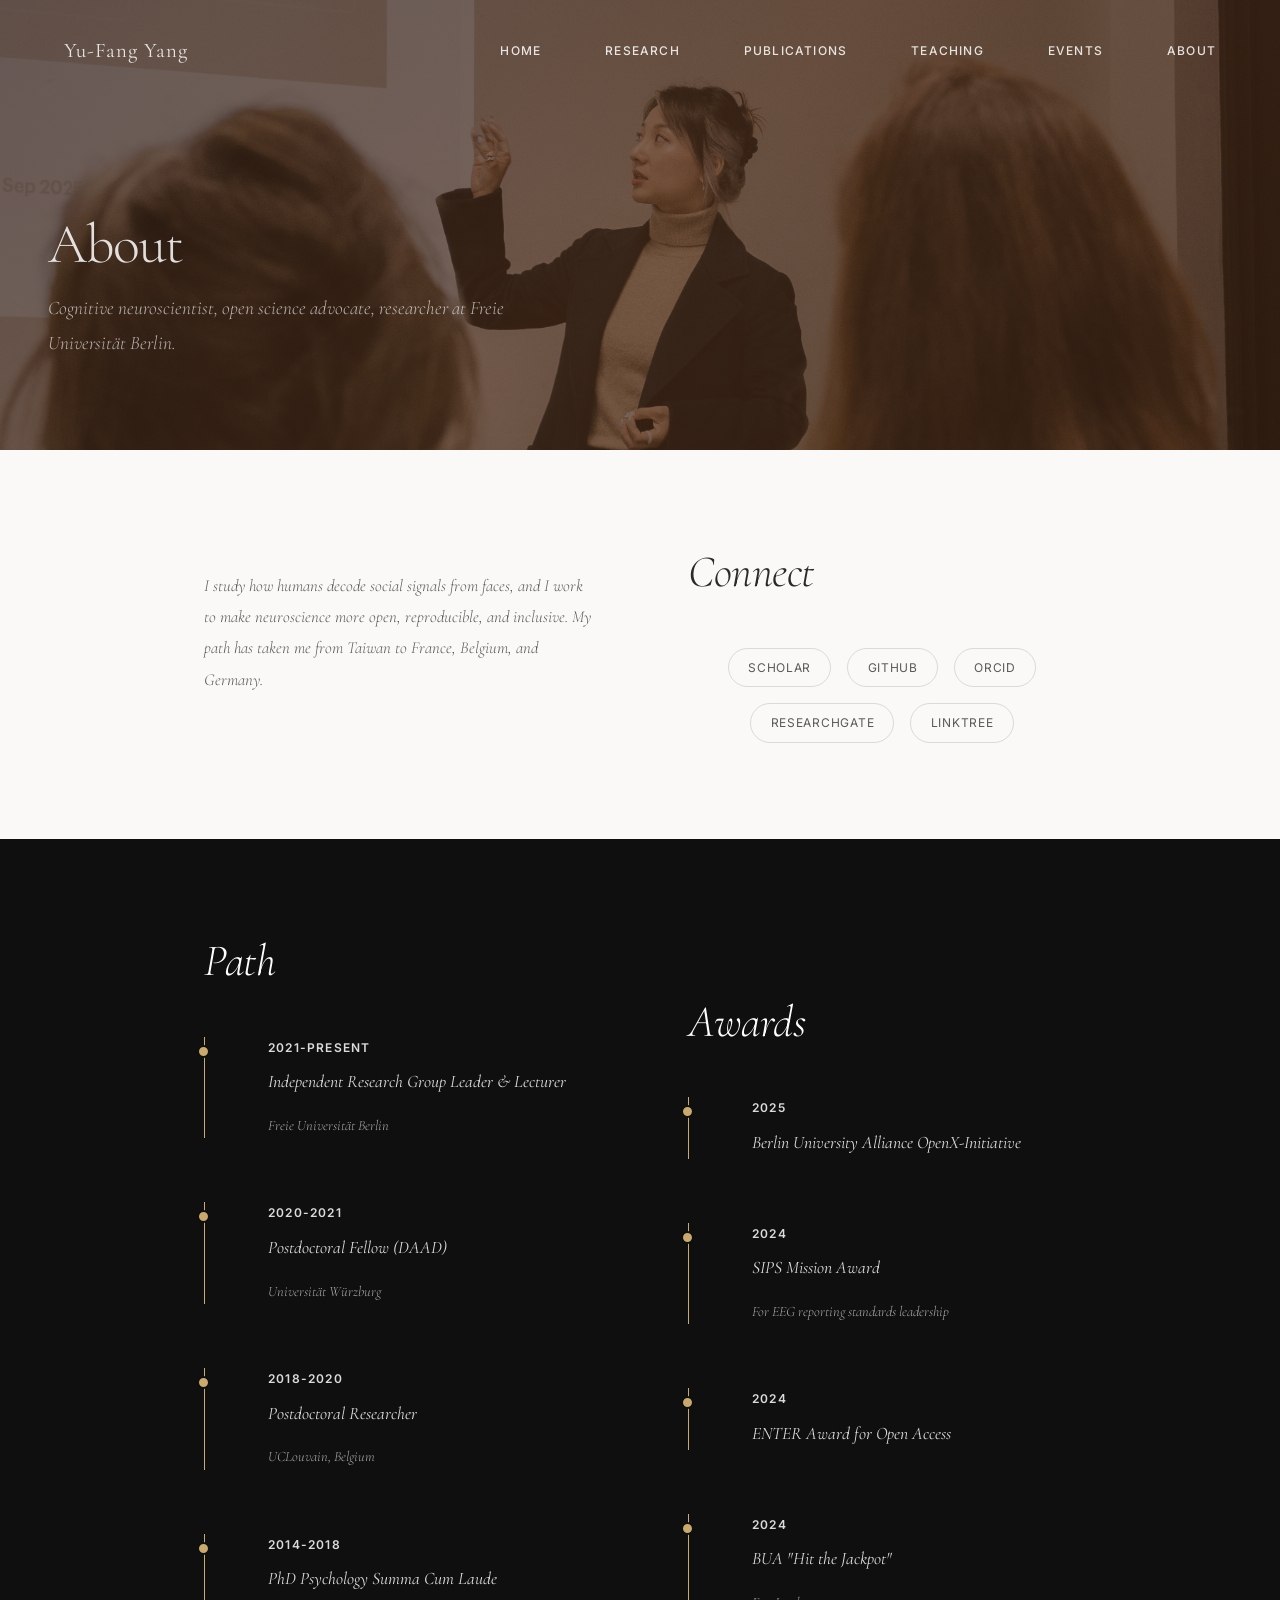
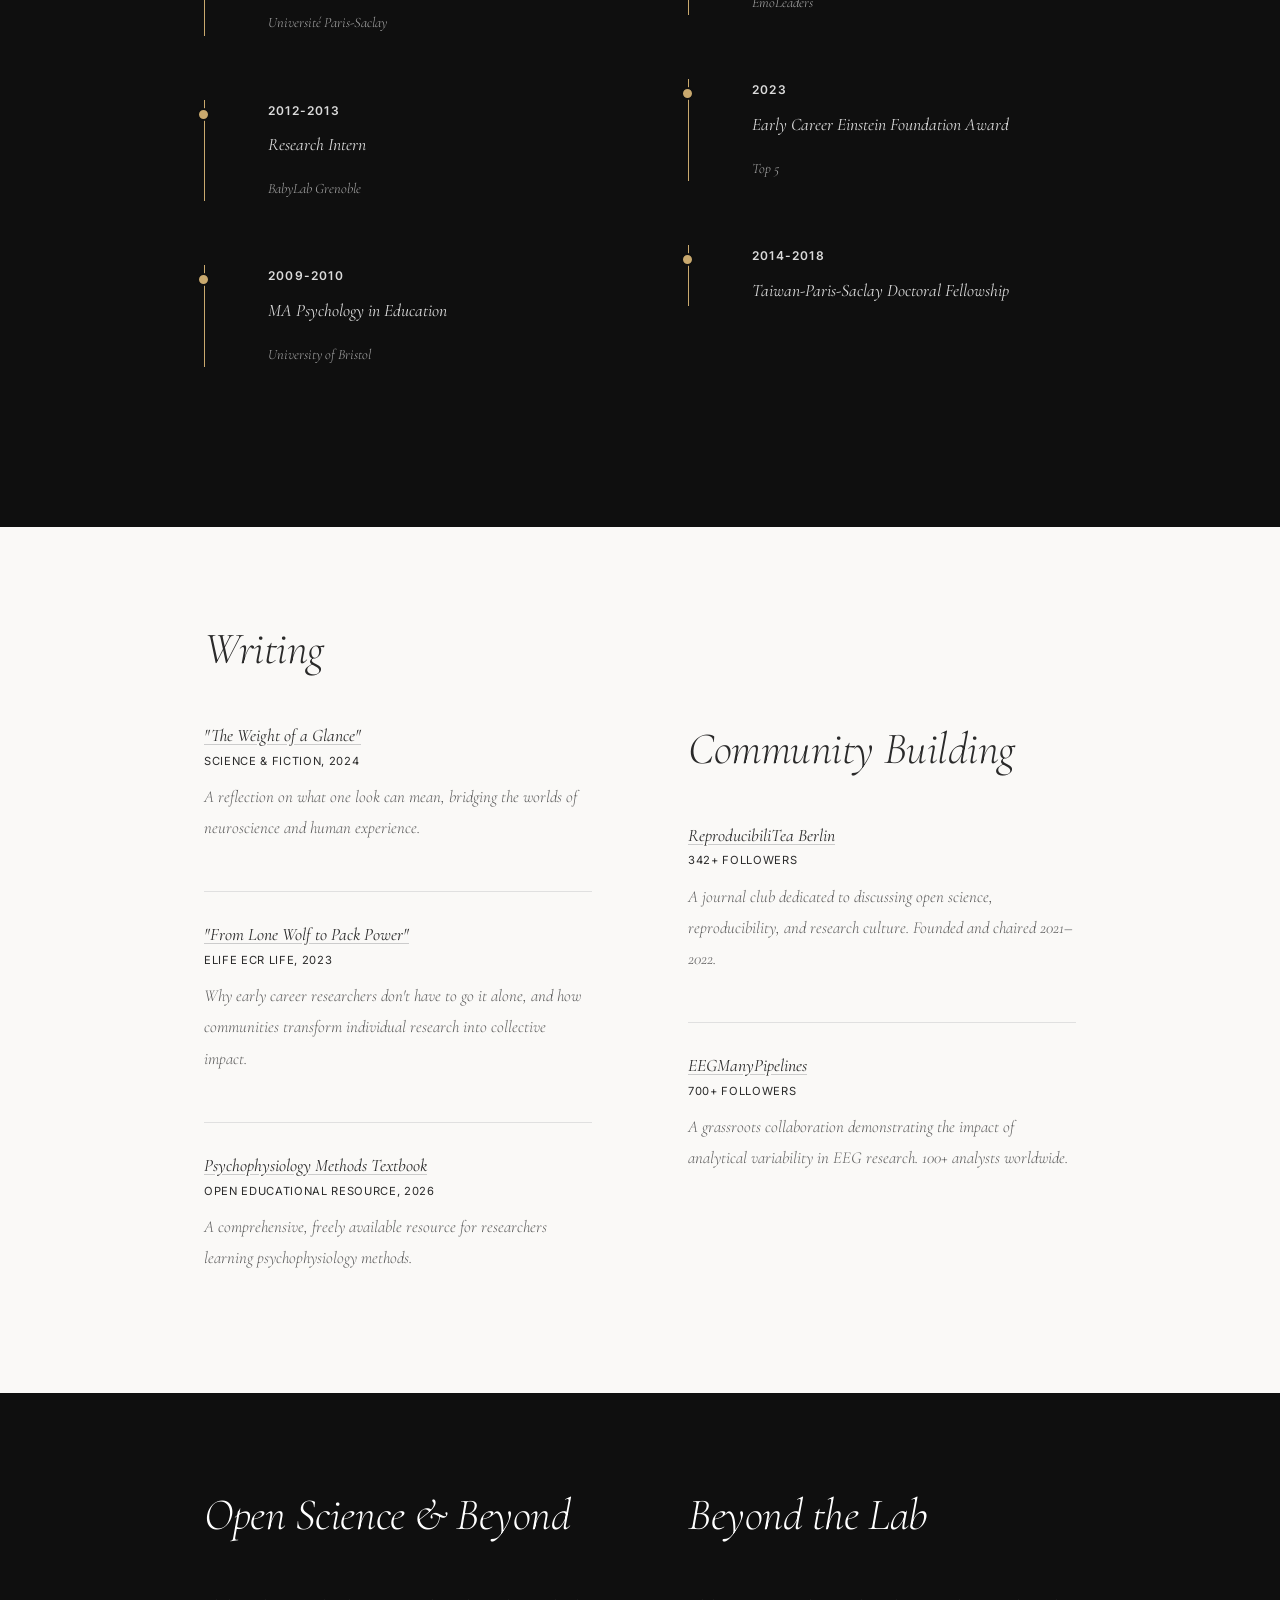
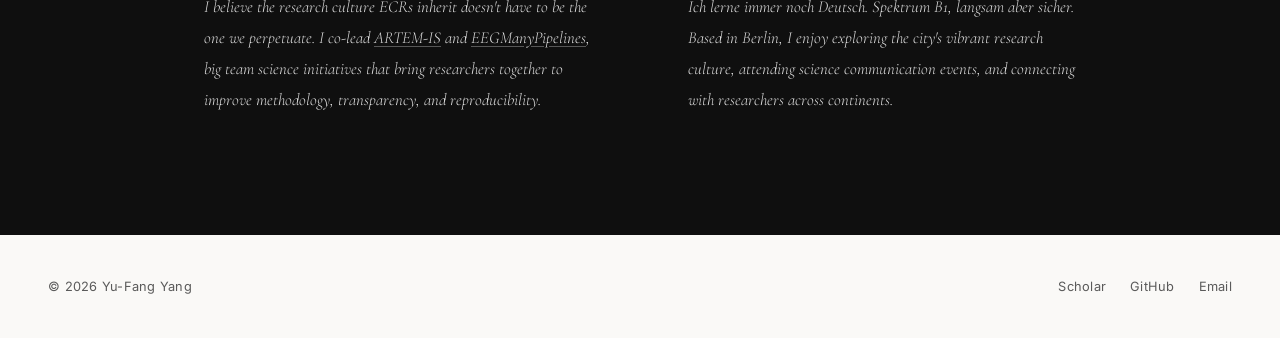
==== about.html @ 22cef68e "Add academic website Static HTML/CSS site: research, publications, teaching, events, about pages. Wa" ====
<!DOCTYPE html>
<html lang="en">
<head>
    <meta charset="UTF-8">
    <meta name="viewport" content="width=device-width, initial-scale=1.0">
    <title>About | Yu-Fang Yang</title>
    <link rel="preconnect" href="https://fonts.googleapis.com">
    <link rel="preconnect" href="https://fonts.gstatic.com" crossorigin>
    <link href="https://fonts.googleapis.com/css2?family=Cormorant+Garamond:ital,wght@0,300;0,400;0,500;0,600;1,300;1,400;1,500&family=Inter:wght@300;400&display=swap" rel="stylesheet">
    <link rel="stylesheet" href="style.css">
</head>
<body>
    <nav id="navbar">
        <a href="index.html" class="nav-logo">Yu-Fang Yang</a>
        <div class="nav-links" id="navLinks">
            <a href="index.html">Home</a>
            <a href="research.html">Research</a>
            <a href="publications.html">Publications</a>
            <a href="teaching.html">Teaching</a>
            <a href="events.html">Events</a>
            <a href="about.html" class="active">About</a>
        </div>
        <button class="nav-toggle" id="navToggle" aria-label="Toggle menu"><span></span><span></span><span></span></button>
    </nav>

    <section class="page-hero">
        <div class="hero-bg" style="background: linear-gradient(135deg, rgba(45, 24, 16, 0.7) 0%, rgba(74, 44, 26, 0.7) 50%, rgba(61, 35, 20, 0.7) 100%), url('img/@storiesbyshab-Charite(Berlin)-126.jpg') center/cover; filter:brightness(1);"></div>
        <div class="hero-content fade-in">
            <h1>About</h1>
            <p class="hero-sub">Cognitive neuroscientist, open science advocate, researcher at Freie Universität Berlin.</p>
        </div>
    </section>

    <section class="section-light">
        <div class="section-inner">
            <div class="two-col">
                <div class="fade-in">
                    <div class="serif-text">
                        <p>I study how humans decode social signals from faces, and I work to make neuroscience more open, reproducible, and inclusive. My path has taken me from Taiwan to France, Belgium, and Germany.</p>
                    </div>
                </div>

                <div class="fade-in">
                    <h2 class="section-title">Connect</h2>
                    <div class="social-row">
                        <a href="https://scholar.google.com/citations?user=dWGl1PAAAAAJ" target="_blank">Scholar</a>
                        <a href="https://github.com/ufangYang" target="_blank">GitHub</a>
                        <a href="https://orcid.org/0000-0002-8894-4541" target="_blank">ORCID</a>
                        <a href="https://www.researchgate.net/profile/Yu-Fang-Yang" target="_blank">ResearchGate</a>
                        <a href="https://linktr.ee/yufangxyang" target="_blank">Linktree</a>
                    </div>
                </div>
            </div>
        </div>
    </section>

    <section class="section-dark">
        <div class="section-inner">
            <div class="two-col">
                <div class="fade-in">
                    <h2 class="section-title" style="color: #fff;">Path</h2>
                    <div class="timeline-item">
                        <div class="timeline-date">2021-present</div>
                        <div class="timeline-title">Independent Research Group Leader & Lecturer</div>
                        <div class="timeline-desc">Freie Universität Berlin</div>
                    </div>
                    <div class="timeline-item">
                        <div class="timeline-date">2020-2021</div>
                        <div class="timeline-title">Postdoctoral Fellow (DAAD)</div>
                        <div class="timeline-desc">Universität Würzburg</div>
                    </div>
                    <div class="timeline-item">
                        <div class="timeline-date">2018-2020</div>
                        <div class="timeline-title">Postdoctoral Researcher</div>
                        <div class="timeline-desc">UCLouvain, Belgium</div>
                    </div>
                    <div class="timeline-item">
                        <div class="timeline-date">2014-2018</div>
                        <div class="timeline-title">PhD Psychology Summa Cum Laude</div>
                        <div class="timeline-desc">Université Paris-Saclay</div>
                    </div>
                    <div class="timeline-item">
                        <div class="timeline-date">2012-2013</div>
                        <div class="timeline-title">Research Intern</div>
                        <div class="timeline-desc">BabyLab Grenoble</div>
                    </div>
                    <div class="timeline-item">
                        <div class="timeline-date">2009-2010</div>
                        <div class="timeline-title">MA Psychology in Education</div>
                        <div class="timeline-desc">University of Bristol</div>
                    </div>
                </div>

                <div class="fade-in">
                    <h2 class="section-title" style="color: #fff;">Awards</h2>
                    <div class="timeline-item">
                        <div class="timeline-date">2025</div>
                        <div class="timeline-title">Berlin University Alliance OpenX-Initiative</div>
                    </div>
                    <div class="timeline-item">
                        <div class="timeline-date">2024</div>
                        <div class="timeline-title">SIPS Mission Award</div>
                        <div class="timeline-desc">For EEG reporting standards leadership</div>
                    </div>
                    <div class="timeline-item">
                        <div class="timeline-date">2024</div>
                        <div class="timeline-title">ENTER Award for Open Access</div>
                    </div>
                    <div class="timeline-item">
                        <div class="timeline-date">2024</div>
                        <div class="timeline-title">BUA "Hit the Jackpot"</div>
                        <div class="timeline-desc">EmoLeaders</div>
                    </div>
                    <div class="timeline-item">
                        <div class="timeline-date">2023</div>
                        <div class="timeline-title">Early Career Einstein Foundation Award</div>
                        <div class="timeline-desc">Top 5</div>
                    </div>
                    <div class="timeline-item">
                        <div class="timeline-date">2014-2018</div>
                        <div class="timeline-title">Taiwan-Paris-Saclay Doctoral Fellowship</div>
                    </div>
                </div>
            </div>
        </div>
    </section>

    <section class="section-light">
        <div class="section-inner">
            <div class="two-col">
                <div class="fade-in">
                    <h2 class="section-title">Writing</h2>
                    <div style="margin-bottom: 2rem; padding-bottom: 1.5rem; border-bottom: 1px solid #e0e0e0;">
                        <h3 style="font-family:var(--font-serif);font-size:1.1rem;font-weight:400;font-style:italic;color:var(--black);margin-bottom:0.3rem;">
                            <a href="https://scienceandfiction.net/stories/23_the-weight-of-a-glance/" target="_blank" style="color:var(--black);text-decoration:underline;text-decoration-color:#ccc;text-underline-offset:3px;">"The Weight of a Glance"</a>
                        </h3>
                        <p style="font-family:var(--font-sans);font-size:0.7rem;letter-spacing:0.06em;text-transform:uppercase;color:var(--grey-light);margin-bottom:0.6rem;">Science &amp; Fiction, 2024</p>
                        <p class="serif-text">A reflection on what one look can mean, bridging the worlds of neuroscience and human experience.</p>
                    </div>

                    <div style="margin-bottom: 2rem; padding-bottom: 1.5rem; border-bottom: 1px solid #e0e0e0;">
                        <h3 style="font-family:var(--font-serif);font-size:1.1rem;font-weight:400;font-style:italic;color:var(--black);margin-bottom:0.3rem;">
                            <a href="https://ecrlife.org/ecrs-and-scientific-communities/" target="_blank" style="color:var(--black);text-decoration:underline;text-decoration-color:#ccc;text-underline-offset:3px;">"From Lone Wolf to Pack Power"</a>
                        </h3>
                        <p style="font-family:var(--font-sans);font-size:0.7rem;letter-spacing:0.06em;text-transform:uppercase;color:var(--grey-light);margin-bottom:0.6rem;">eLife ECR Life, 2023</p>
                        <p class="serif-text">Why early career researchers don't have to go it alone, and how communities transform individual research into collective impact.</p>
                    </div>

                    <div>
                        <h3 style="font-family:var(--font-serif);font-size:1.1rem;font-weight:400;font-style:italic;color:var(--black);margin-bottom:0.3rem;">
                            <a href="https://ufangyang.github.io/psychophysio-methods-textbook/" target="_blank" style="color:var(--black);text-decoration:underline;text-decoration-color:#ccc;text-underline-offset:3px;">Psychophysiology Methods Textbook</a>
                        </h3>
                        <p style="font-family:var(--font-sans);font-size:0.7rem;letter-spacing:0.06em;text-transform:uppercase;color:var(--grey-light);margin-bottom:0.6rem;">Open Educational Resource, 2026</p>
                        <p class="serif-text">A comprehensive, freely available resource for researchers learning psychophysiology methods.</p>
                    </div>
                </div>

                <div class="fade-in">
                    <h2 class="section-title">Community Building</h2>
                    <div style="margin-bottom: 2rem; padding-bottom: 1.5rem; border-bottom: 1px solid #e0e0e0;">
                        <h3 style="font-family:var(--font-serif);font-size:1.1rem;font-weight:400;font-style:italic;color:var(--black);margin-bottom:0.3rem;">
                            <a href="https://twitter.com/reproberlintea" target="_blank" style="color:var(--black);text-decoration:underline;text-decoration-color:#ccc;text-underline-offset:3px;">ReproducibiliTea Berlin</a>
                        </h3>
                        <p style="font-family:var(--font-sans);font-size:0.7rem;letter-spacing:0.06em;text-transform:uppercase;color:var(--grey-light);margin-bottom:0.6rem;">342+ followers</p>
                        <p class="serif-text">A journal club dedicated to discussing open science, reproducibility, and research culture. Founded and chaired 2021&ndash;2022.</p>
                    </div>

                    <div>
                        <h3 style="font-family:var(--font-serif);font-size:1.1rem;font-weight:400;font-style:italic;color:var(--black);margin-bottom:0.3rem;">
                            <a href="https://github.com/eegmanypipelines" target="_blank" style="color:var(--black);text-decoration:underline;text-decoration-color:#ccc;text-underline-offset:3px;">EEGManyPipelines</a>
                        </h3>
                        <p style="font-family:var(--font-sans);font-size:0.7rem;letter-spacing:0.06em;text-transform:uppercase;color:var(--grey-light);margin-bottom:0.6rem;">700+ followers</p>
                        <p class="serif-text">A grassroots collaboration demonstrating the impact of analytical variability in EEG research. 100+ analysts worldwide.</p>
                    </div>
                </div>
            </div>
        </div>
    </section>

    <section class="section-dark">
        <div class="section-inner">
            <div class="two-col">
                <div class="fade-in">
                    <h2 class="section-title" style="color: #fff;">Open Science & Beyond</h2>
                    <div class="serif-text" style="color: #ddd;">
                        <p>I believe the research culture ECRs inherit doesn't have to be the one we perpetuate. I co-lead <a href="https://artemis.incf.org/about" style="color: #ddd; text-decoration: underline; text-decoration-color: rgba(255,255,255,0.3);">ARTEM-IS</a> and <a href="https://eegmanypipelines.github.io/" style="color: #ddd; text-decoration: underline; text-decoration-color: rgba(255,255,255,0.3);">EEGManyPipelines</a>, big team science initiatives that bring researchers together to improve methodology, transparency, and reproducibility.</p>
                    </div>
                </div>

                <div class="fade-in">
                    <h2 class="section-title" style="color: #fff;">Beyond the Lab</h2>
                    <div class="serif-text" style="color: #ddd;">
                        <p>Ich lerne immer noch Deutsch. Spektrum B1, langsam aber sicher. Based in Berlin, I enjoy exploring the city's vibrant research culture, attending science communication events, and connecting with researchers across continents.</p>
                    </div>
                </div>
            </div>
        </div>
    </section>

    <footer>
        <span>&copy; 2026 Yu-Fang Yang</span>
        <div class="footer-right">
            <a href="https://scholar.google.com/citations?user=dWGl1PAAAAAJ" target="_blank">Scholar</a>
            <a href="https://github.com/ufangYang" target="_blank">GitHub</a>
            <a href="mailto:yu-fang.yang@fu-berlin.de">Email</a>
        </div>
    </footer>

    <script>
        const navbar = document.getElementById('navbar');
        window.addEventListener('scroll', () => { navbar.classList.toggle('scrolled', window.scrollY > 80); });
        const navToggle = document.getElementById('navToggle');
        const navLinks = document.getElementById('navLinks');
        navToggle.addEventListener('click', () => { navLinks.classList.toggle('open'); });
        navLinks.querySelectorAll('a').forEach(link => { link.addEventListener('click', () => navLinks.classList.remove('open')); });
        const observer = new IntersectionObserver((entries) => { entries.forEach(entry => { if (entry.isIntersecting) entry.target.classList.add('visible'); }); }, { threshold: 0.12 });
        document.querySelectorAll('.fade-in').forEach(el => { observer.observe(el); if (el.getBoundingClientRect().top < window.innerHeight) el.classList.add('visible'); });
    </script>
</body>
</html>
---- style.css ----
/* ====================================
   COGNITIVE NEUROSCIENCE ACADEMIC WEBSITE
   Lucid Vision Coaching Style
   ==================================== */

/* ROOT VARIABLES */
:root {
  /* Colors */
  --color-dark-bg: #0f0f0f;
  --color-dark-bg-alt: #1a1a1a;
  --color-light-bg: #faf9f7;
  --color-accent: #c9a96e;
  --color-accent-alt: #d4af8a;
  --color-text-light: rgba(255, 255, 255, 0.85);
  --color-text-light-muted: rgba(255, 255, 255, 0.65);
  --color-text-dark: #2a2a2a;
  --color-text-dark-muted: #5a5a5a;
  --color-border-light: rgba(255, 255, 255, 0.1);
  --color-border-dark: rgba(42, 42, 42, 0.15);

  /* Typography */
  --font-serif: 'Cormorant Garamond', serif;
  --font-sans: 'Inter', -apple-system, BlinkMacSystemFont, 'Segoe UI', sans-serif;

  /* Spacing */
  --spacing-xs: 0.5rem;
  --spacing-sm: 1rem;
  --spacing-md: 1.5rem;
  --spacing-lg: 2rem;
  --spacing-xl: 3rem;
  --spacing-2xl: 4rem;
  --spacing-3xl: 6rem;

  /* Transitions */
  --transition-fast: 0.3s ease;
  --transition-smooth: 0.5s ease;

  /* Breakpoints */
  --bp-mobile: 768px;
}

/* ====================================
   RESET & BASE STYLES
   ==================================== */

*,
*::before,
*::after {
  margin: 0;
  padding: 0;
  box-sizing: border-box;
}

html {
  scroll-behavior: smooth;
}

body {
  font-family: var(--font-serif);
  font-size: 16px;
  line-height: 1.8;
  color: var(--color-text-light);
  background-color: var(--color-dark-bg);
  overflow-x: hidden;
  -webkit-font-smoothing: antialiased;
}

/* ====================================
   TYPOGRAPHY
   ==================================== */

a {
  color: inherit;
  text-decoration: none;
  transition: all var(--transition-fast);
}

h1, h2, h3, h4, h5, h6 {
  font-family: var(--font-serif);
  font-weight: 400;
  line-height: 1.2;
  margin-bottom: var(--spacing-md);
}

h1 {
  font-size: clamp(2.5rem, 8vw, 4rem);
  letter-spacing: -0.02em;
}

h2 {
  font-size: clamp(1.8rem, 5vw, 2.8rem);
  letter-spacing: -0.015em;
}

h3 {
  font-size: clamp(1.3rem, 3vw, 1.8rem);
}

h4 {
  font-size: 1.2rem;
}

p {
  margin-bottom: var(--spacing-md);
  line-height: 1.85;
}

p + p {
  margin-top: 0;
}

.small-caps {
  font-family: var(--font-sans);
  font-size: 0.75rem;
  font-weight: 600;
  letter-spacing: 0.15em;
  text-transform: uppercase;
  color: var(--color-text-light-muted);
}

.small-caps-dark {
  color: var(--color-text-dark-muted);
}

.heading-italic {
  font-style: italic;
  font-weight: 300;
}

/* ====================================
   NAVIGATION
   ==================================== */

nav.navbar {
  position: fixed;
  top: 0;
  left: 0;
  right: 0;
  z-index: 1000;
  display: flex;
  justify-content: space-between;
  align-items: center;
  padding: var(--spacing-lg) var(--spacing-2xl);
  background-color: transparent;
  transition: all var(--transition-smooth);
}

nav.navbar.scrolled {
  background-color: rgba(15, 15, 15, 0.8);
  backdrop-filter: blur(10px);
  border-bottom: 1px solid var(--color-border-light);
}

.nav-logo {
  font-family: var(--font-serif);
  font-size: 1.3rem;
  font-weight: 400;
  letter-spacing: 0.05em;
  color: var(--color-text-light);
}

.nav-links {
  display: flex;
  list-style: none;
  gap: var(--spacing-2xl);
}

.nav-links a {
  font-family: var(--font-sans);
  font-size: 0.75rem;
  font-weight: 500;
  letter-spacing: 0.1em;
  text-transform: uppercase;
  color: var(--color-text-light);
  position: relative;
}

.nav-links a::after {
  content: '';
  position: absolute;
  bottom: -4px;
  left: 0;
  width: 0;
  height: 1px;
  background-color: var(--color-accent);
  transition: width var(--transition-fast);
}

.nav-links a:hover::after {
  width: 100%;
}

.nav-toggle {
  display: none;
  flex-direction: column;
  gap: 0.4rem;
  background: none;
  border: none;
  cursor: pointer;
  padding: 0;
}

.nav-toggle span {
  width: 24px;
  height: 2px;
  background-color: var(--color-text-light);
  transition: all var(--transition-fast);
}

/* Mobile Menu Toggle */
@media (max-width: 768px) {
  nav.navbar {
    padding: var(--spacing-lg);
  }

  .nav-toggle {
    display: flex;
  }

  .nav-links {
    position: fixed;
    top: 0;
    left: 0;
    right: 0;
    bottom: 0;
    background-color: var(--color-dark-bg);
    flex-direction: column;
    gap: var(--spacing-xl);
    justify-content: center;
    align-items: center;
    opacity: 0;
    pointer-events: none;
    transition: opacity var(--transition-smooth);
    padding: var(--spacing-3xl) var(--spacing-lg);
    z-index: 999;
  }

  .nav-links.active {
    opacity: 1;
    pointer-events: auto;
  }

  .nav-links a {
    font-size: 1rem;
  }
}

/* ====================================
   HERO SECTIONS
   ==================================== */

.hero {
  position: relative;
  display: flex;
  align-items: center;
  justify-content: center;
  width: 100%;
  min-height: 100vh;
  padding-top: 80px;
  overflow: hidden;
}

.hero-home {
  min-height: 100vh;
}

.hero-page {
  min-height: 50vh;
}

.hero-bg {
  position: absolute;
  top: 0;
  left: 0;
  width: 100%;
  height: 100%;
  object-fit: cover;
  z-index: 1;
}

.hero-overlay {
  position: absolute;
  top: 0;
  left: 0;
  width: 100%;
  height: 100%;
  background-color: rgba(15, 15, 15, 0.5);
  z-index: 2;
}

.hero-neural {
  background: radial-gradient(circle at 20% 50%, rgba(201, 169, 110, 0.08) 0%, transparent 50%),
              radial-gradient(circle at 80% 80%, rgba(201, 169, 110, 0.05) 0%, transparent 50%),
              linear-gradient(135deg, #0f0f0f 0%, #1a1a1a 100%);
  position: relative;
}

.hero-neural::before {
  content: '';
  position: absolute;
  top: 0;
  left: 0;
  width: 100%;
  height: 100%;
  background-image:
    repeating-linear-gradient(
      0deg,
      transparent,
      transparent 2px,
      rgba(201, 169, 110, 0.03) 2px,
      rgba(201, 169, 110, 0.03) 4px
    ),
    repeating-linear-gradient(
      90deg,
      transparent,
      transparent 40px,
      rgba(201, 169, 110, 0.02) 40px,
      rgba(201, 169, 110, 0.02) 80px
    );
  pointer-events: none;
  z-index: 0;
}

.hero-gaze {
  background: radial-gradient(circle at 50% 50%, rgba(201, 169, 110, 0.1) 0%, transparent 25%),
              radial-gradient(circle at 50% 50%, rgba(201, 169, 110, 0.05) 25%, transparent 50%),
              radial-gradient(circle at 50% 50%, rgba(201, 169, 110, 0.03) 50%, transparent 75%),
              linear-gradient(135deg, #0f0f0f 0%, #1a1a1a 100%);
  position: relative;
}

.hero-gaze::before {
  content: '';
  position: absolute;
  top: 50%;
  left: 50%;
  width: 400px;
  height: 400px;
  border: 1px solid rgba(201, 169, 110, 0.1);
  border-radius: 50%;
  transform: translate(-50%, -50%);
  z-index: 0;
}

.hero-gaze::after {
  content: '';
  position: absolute;
  top: 50%;
  left: 50%;
  width: 600px;
  height: 600px;
  border: 1px solid rgba(201, 169, 110, 0.05);
  border-radius: 50%;
  transform: translate(-50%, -50%);
  z-index: 0;
}

.hero-content {
  position: relative;
  z-index: 3;
  text-align: center;
  max-width: 900px;
  padding: var(--spacing-2xl);
}

.hero-title {
  font-size: clamp(2.5rem, 10vw, 5rem);
  font-weight: 300;
  letter-spacing: -0.02em;
  margin-bottom: var(--spacing-lg);
  color: var(--color-text-light);
}

.hero-subtitle {
  font-size: clamp(1rem, 3vw, 1.5rem);
  font-weight: 300;
  font-style: italic;
  color: var(--color-text-light-muted);
  margin-bottom: var(--spacing-xl);
  line-height: 1.6;
}

.hero-cta {
  display: inline-block;
  padding: var(--spacing-sm) var(--spacing-xl);
  border: 1px solid var(--color-accent);
  color: var(--color-accent);
  font-family: var(--font-sans);
  font-size: 0.85rem;
  font-weight: 500;
  letter-spacing: 0.1em;
  text-transform: uppercase;
  transition: all var(--transition-smooth);
}

.hero-cta:hover {
  background-color: var(--color-accent);
  color: var(--color-dark-bg);
}

.hero-cta + .hero-cta {
  margin-left: var(--spacing-md);
}

@media (max-width: 768px) {
  .hero {
    min-height: 60vh;
  }

  .hero-home {
    min-height: 70vh;
  }

  .hero-page {
    min-height: 40vh;
  }

  .hero-content {
    padding: var(--spacing-lg);
  }

  .hero-cta + .hero-cta {
    margin-left: 0;
    margin-top: var(--spacing-md);
  }
}

/* ====================================
   SECTIONS
   ==================================== */

section {
  position: relative;
  width: 100%;
}

.section-dark {
  background-color: var(--color-dark-bg);
  color: var(--color-text-light);
}

.section-light {
  background-color: var(--color-light-bg);
  color: var(--color-text-dark);
}

.section-inner {
  max-width: 1000px;
  margin: 0 auto;
  padding: var(--spacing-3xl) var(--spacing-2xl);
}

.section-narrow {
  max-width: 700px;
  margin: 0 auto;
  padding: var(--spacing-3xl) var(--spacing-2xl);
}

@media (max-width: 768px) {
  .section-inner,
  .section-narrow {
    padding: var(--spacing-2xl) var(--spacing-lg);
  }
}

/* Section Headings */
.section-label {
  display: block;
  font-family: var(--font-sans);
  font-size: 0.75rem;
  font-weight: 600;
  letter-spacing: 0.15em;
  text-transform: uppercase;
  margin-bottom: var(--spacing-md);
}

.section-dark .section-label {
  color: var(--color-text-light-muted);
}

.section-light .section-label {
  color: var(--color-text-dark-muted);
}

.section-title {
  font-size: clamp(1.8rem, 5vw, 2.8rem);
  font-style: italic;
  font-weight: 300;
  margin-bottom: var(--spacing-xl);
  letter-spacing: -0.01em;
}

/* ====================================
   GRID LAYOUTS
   ==================================== */

.two-col {
  display: grid;
  grid-template-columns: 1fr 1fr;
  gap: var(--spacing-3xl);
  align-items: center;
}

@media (max-width: 768px) {
  .two-col {
    grid-template-columns: 1fr;
    gap: var(--spacing-2xl);
  }
}

/* Card Grid */
.card-grid {
  display: grid;
  grid-template-columns: repeat(2, 1fr);
  gap: var(--spacing-2xl);
}

@media (max-width: 768px) {
  .card-grid {
    grid-template-columns: 1fr;
  }
}

/* Cards */
.card-dark,
.card-light {
  padding: var(--spacing-2xl);
  transition: all var(--transition-smooth);
}

.card-dark {
  background-color: var(--color-dark-bg-alt);
  border: 1px solid var(--color-border-light);
  color: var(--color-text-light);
}

.card-dark:hover {
  border-color: var(--color-accent);
  box-shadow: 0 8px 24px rgba(201, 169, 110, 0.1);
}

.card-light {
  background-color: white;
  border: 1px solid var(--color-border-dark);
  color: var(--color-text-dark);
}

.card-light:hover {
  border-color: var(--color-accent);
  box-shadow: 0 8px 24px rgba(201, 169, 110, 0.08);
}

.card-title {
  font-size: 1.2rem;
  font-style: italic;
  font-weight: 300;
  margin-bottom: var(--spacing-sm);
}

.card-description {
  line-height: 1.8;
  margin-bottom: var(--spacing-sm);
}

.card-meta {
  font-family: var(--font-sans);
  font-size: 0.75rem;
  font-weight: 500;
  letter-spacing: 0.1em;
  text-transform: uppercase;
}

.card-dark .card-meta {
  color: var(--color-text-light-muted);
}

.card-light .card-meta {
  color: var(--color-text-dark-muted);
}

/* ====================================
   TIMELINE
   ==================================== */

.timeline-item {
  position: relative;
  padding-left: var(--spacing-2xl);
  margin-bottom: var(--spacing-2xl);
}

.timeline-item::before {
  content: '';
  position: absolute;
  left: 0;
  top: 0;
  bottom: 0;
  width: 1px;
  background-color: var(--color-accent);
}

.timeline-item::after {
  content: '';
  position: absolute;
  left: -7px;
  top: 8px;
  width: 13px;
  height: 13px;
  border-radius: 50%;
  background-color: var(--color-accent);
  border: 2px solid var(--color-dark-bg);
}

.section-light .timeline-item::after {
  border-color: var(--color-light-bg);
}

.timeline-date {
  font-family: var(--font-sans);
  font-size: 0.75rem;
  font-weight: 600;
  letter-spacing: 0.1em;
  text-transform: uppercase;
  margin-bottom: var(--spacing-xs);
}

.timeline-title {
  font-size: 1.1rem;
  font-style: italic;
  margin-bottom: var(--spacing-sm);
}

.timeline-description {
  line-height: 1.8;
}

/* ====================================
   PUBLICATIONS
   ==================================== */

.pub-year-group {
  margin-bottom: var(--spacing-3xl);
}

.pub-year-heading {
  font-size: 1.2rem;
  font-weight: 400;
  margin-bottom: var(--spacing-lg);
  padding-bottom: var(--spacing-lg);
  border-bottom: 1px solid var(--color-border-light);
}

.section-light .pub-year-heading {
  border-bottom-color: var(--color-border-dark);
}

.pub-item {
  margin-bottom: var(--spacing-xl);
  line-height: 1.8;
}

.pub-authors {
  font-family: var(--font-sans);
  font-size: 0.95rem;
  margin-bottom: var(--spacing-xs);
}

.pub-authors .me {
  font-weight: 600;
  color: var(--color-accent);
}

.pub-title-text {
  font-style: italic;
  margin: var(--spacing-xs) 0;
}

.pub-venue {
  font-family: var(--font-sans);
  font-size: 0.9rem;
  margin: var(--spacing-xs) 0;
}

.section-dark .pub-venue {
  color: var(--color-text-light-muted);
}

.section-light .pub-venue {
  color: var(--color-text-dark-muted);
}

.doi-link {
  font-family: var(--font-sans);
  font-size: 0.85rem;
  color: var(--color-accent);
  display: inline-block;
  margin-top: var(--spacing-sm);
}

.doi-link:hover {
  opacity: 0.8;
}

/* ====================================
   TALKS & PRESENTATIONS
   ==================================== */

.talk-year-group {
  margin-bottom: var(--spacing-3xl);
}

.talk-year-heading {
  font-size: 1.2rem;
  font-weight: 400;
  margin-bottom: var(--spacing-lg);
  padding-bottom: var(--spacing-lg);
  border-bottom: 1px solid var(--color-border-light);
}

.section-light .talk-year-heading {
  border-bottom-color: var(--color-border-dark);
}

.talk-item {
  margin-bottom: var(--spacing-xl);
}

.talk-meta {
  font-family: var(--font-sans);
  font-size: 0.75rem;
  font-weight: 600;
  letter-spacing: 0.1em;
  text-transform: uppercase;
  margin-bottom: var(--spacing-xs);
}

.section-dark .talk-meta {
  color: var(--color-text-light-muted);
}

.section-light .talk-meta {
  color: var(--color-text-dark-muted);
}

.talk-title {
  font-size: 1.1rem;
  font-style: italic;
  margin-bottom: var(--spacing-sm);
}

.talk-venue {
  font-family: var(--font-sans);
  font-size: 0.9rem;
}

.section-dark .talk-venue {
  color: var(--color-text-light-muted);
}

.section-light .talk-venue {
  color: var(--color-text-dark-muted);
}

/* ====================================
   TAGS
   ==================================== */

.tags {
  display: flex;
  flex-wrap: wrap;
  gap: var(--spacing-sm);
  margin: var(--spacing-lg) 0;
}

.tag {
  display: inline-block;
  padding: var(--spacing-xs) var(--spacing-md);
  border: 1px solid var(--color-border-light);
  font-family: var(--font-sans);
  font-size: 0.75rem;
  font-weight: 500;
  letter-spacing: 0.05em;
  text-transform: uppercase;
  border-radius: 20px;
  transition: all var(--transition-fast);
}

.section-dark .tag {
  color: var(--color-text-light-muted);
}

.section-dark .tag:hover {
  border-color: var(--color-accent);
  color: var(--color-accent);
}

.section-light .tag {
  border-color: var(--color-border-dark);
  color: var(--color-text-dark-muted);
}

.section-light .tag:hover {
  border-color: var(--color-accent);
  color: var(--color-accent);
}

/* ====================================
   STAT ROW
   ==================================== */

.stat-row {
  display: grid;
  grid-template-columns: repeat(4, 1fr);
  gap: var(--spacing-2xl);
  text-align: center;
}

@media (max-width: 768px) {
  .stat-row {
    grid-template-columns: repeat(2, 1fr);
    gap: var(--spacing-lg);
  }
}

.stat-item {
  display: flex;
  flex-direction: column;
  align-items: center;
}

.stat-number {
  font-size: clamp(2rem, 5vw, 3.5rem);
  font-style: italic;
  font-weight: 300;
  color: var(--color-accent);
  margin-bottom: var(--spacing-sm);
}

.stat-label {
  font-family: var(--font-sans);
  font-size: 0.75rem;
  font-weight: 600;
  letter-spacing: 0.1em;
  text-transform: uppercase;
}

.section-dark .stat-label {
  color: var(--color-text-light-muted);
}

.section-light .stat-label {
  color: var(--color-text-dark-muted);
}

/* ====================================
   SOCIAL LINKS
   ==================================== */

.social-links {
  display: flex;
  gap: var(--spacing-md);
  justify-content: center;
  margin: var(--spacing-xl) 0;
  flex-wrap: wrap;
}

.social-link {
  padding: var(--spacing-sm) var(--spacing-lg);
  border: 1px solid var(--color-border-light);
  font-family: var(--font-sans);
  font-size: 0.8rem;
  font-weight: 500;
  letter-spacing: 0.05em;
  text-transform: uppercase;
  border-radius: 25px;
  transition: all var(--transition-smooth);
}

.section-dark .social-link {
  color: var(--color-text-light);
}

.section-dark .social-link:hover {
  background-color: var(--color-accent);
  border-color: var(--color-accent);
  color: var(--color-dark-bg);
}

.section-light .social-link {
  border-color: var(--color-border-dark);
  color: var(--color-text-dark);
}

.section-light .social-link:hover {
  background-color: var(--color-accent);
  border-color: var(--color-accent);
  color: white;
}

/* ====================================
   IMAGE DIVIDER
   ==================================== */

.image-divider {
  position: relative;
  width: 100%;
  height: 400px;
  overflow: hidden;
}

@media (max-width: 768px) {
  .image-divider {
    height: 250px;
  }
}

.image-divider img {
  width: 100%;
  height: 100%;
  object-fit: cover;
  display: block;
}

.image-divider-overlay {
  position: absolute;
  top: 0;
  left: 0;
  width: 100%;
  height: 100%;
  background-color: rgba(15, 15, 15, 0.4);
  display: flex;
  align-items: center;
  justify-content: center;
  z-index: 2;
}

.image-divider-text {
  text-align: center;
  color: white;
  font-size: clamp(1.5rem, 4vw, 2.5rem);
  font-style: italic;
  font-weight: 300;
  max-width: 80%;
}

/* ====================================
   PORTRAIT SECTION
   ==================================== */

.portrait-section {
  display: grid;
  grid-template-columns: 1fr 1fr;
  gap: var(--spacing-3xl);
  align-items: center;
}

@media (max-width: 768px) {
  .portrait-section {
    grid-template-columns: 1fr;
    gap: var(--spacing-2xl);
  }
}

.portrait-image {
  position: relative;
  overflow: hidden;
}

.portrait-image img {
  width: 100%;
  height: auto;
  display: block;
}

.portrait-content h2 {
  margin-top: 0;
}

/* ====================================
   WRITING CARDS
   ==================================== */

.writing-card {
  transition: all var(--transition-smooth);
}

.writing-card a {
  display: block;
}

.section-dark .writing-card a:hover {
  color: var(--color-accent);
}

.section-light .writing-card a:hover {
  color: var(--color-accent);
}

.writing-date {
  font-family: var(--font-sans);
  font-size: 0.75rem;
  font-weight: 600;
  letter-spacing: 0.1em;
  text-transform: uppercase;
  margin-bottom: var(--spacing-sm);
}

.section-dark .writing-date {
  color: var(--color-text-light-muted);
}

.section-light .writing-date {
  color: var(--color-text-dark-muted);
}

.writing-title {
  font-size: 1.3rem;
  font-style: italic;
  margin-bottom: var(--spacing-sm);
}

.writing-description {
  line-height: 1.8;
  margin-bottom: var(--spacing-md);
}

.writing-link {
  display: inline-block;
  font-family: var(--font-sans);
  font-size: 0.8rem;
  font-weight: 600;
  letter-spacing: 0.08em;
  text-transform: uppercase;
  color: var(--color-accent);
}

.writing-link::after {
  content: ' →';
  margin-left: var(--spacing-xs);
}

/* ====================================
   FOOTER
   ==================================== */

footer {
  background-color: var(--color-light-bg);
  color: var(--color-text-dark);
  padding: var(--spacing-3xl) var(--spacing-2xl);
}

.footer-content {
  max-width: 1200px;
  margin: 0 auto;
  display: grid;
  grid-template-columns: repeat(3, 1fr);
  gap: var(--spacing-2xl);
  margin-bottom: var(--spacing-2xl);
}

@media (max-width: 768px) {
  .footer-content {
    grid-template-columns: 1fr;
    gap: var(--spacing-xl);
  }
}

.footer-section h4 {
  margin-bottom: var(--spacing-md);
  color: var(--color-text-dark);
}

.footer-section ul {
  list-style: none;
}

.footer-section ul li {
  margin-bottom: var(--spacing-sm);
}

.footer-section a {
  color: var(--color-text-dark-muted);
  transition: all var(--transition-fast);
}

.footer-section a:hover {
  color: var(--color-accent);
}

.footer-divider {
  border-top: 1px solid var(--color-border-dark);
  padding-top: var(--spacing-xl);
  text-align: center;
  color: var(--color-text-dark-muted);
  font-family: var(--font-sans);
  font-size: 0.85rem;
}

/* ====================================
   ANIMATIONS
   ==================================== */

@keyframes fadeInUp {
  from {
    opacity: 0;
    transform: translateY(30px);
  }
  to {
    opacity: 1;
    transform: translateY(0);
  }
}

.fade-in {
  opacity: 0;
  animation: fadeInUp 0.8s ease forwards;
}

.fade-in.visible {
  opacity: 1;
  animation: none;
}

.fade-in:nth-child(1) { animation-delay: 0s; }
.fade-in:nth-child(2) { animation-delay: 0.1s; }
.fade-in:nth-child(3) { animation-delay: 0.2s; }
.fade-in:nth-child(4) { animation-delay: 0.3s; }
.fade-in:nth-child(5) { animation-delay: 0.4s; }

/* ====================================
   UTILITY CLASSES
   ==================================== */

.container {
  max-width: 1200px;
  margin: 0 auto;
  padding: 0 var(--spacing-2xl);
}

.container-narrow {
  max-width: 900px;
  margin: 0 auto;
  padding: 0 var(--spacing-2xl);
}

.text-center {
  text-align: center;
}

.text-italic {
  font-style: italic;
}

.text-accent {
  color: var(--color-accent);
}

.muted {
  opacity: 0.7;
}

.spacer {
  margin-top: var(--spacing-2xl);
  margin-bottom: var(--spacing-2xl);
}

.spacer-lg {
  margin-top: var(--spacing-3xl);
  margin-bottom: var(--spacing-3xl);
}

/* ====================================
   FORMS
   ==================================== */

input,
textarea,
select {
  font-family: var(--font-sans);
  font-size: 1rem;
  background-color: rgba(255, 255, 255, 0.05);
  border: 1px solid var(--color-border-light);
  color: var(--color-text-light);
  padding: var(--spacing-sm) var(--spacing-md);
  margin-bottom: var(--spacing-md);
  transition: all var(--transition-fast);
}

.section-light input,
.section-light textarea,
.section-light select {
  background-color: rgba(42, 42, 42, 0.03);
  border-color: var(--color-border-dark);
  color: var(--color-text-dark);
}

input:focus,
textarea:focus,
select:focus {
  outline: none;
  border-color: var(--color-accent);
  box-shadow: 0 0 0 2px rgba(201, 169, 110, 0.1);
}

button {
  font-family: var(--font-sans);
  font-size: 1rem;
  font-weight: 500;
  padding: var(--spacing-sm) var(--spacing-lg);
  background-color: var(--color-accent);
  color: var(--color-dark-bg);
  border: none;
  cursor: pointer;
  transition: all var(--transition-fast);
  letter-spacing: 0.05em;
  text-transform: uppercase;
}

button:hover {
  opacity: 0.9;
  transform: translateY(-2px);
}

button:active {
  transform: translateY(0);
}

/* ====================================
   BLOCKQUOTES & CALLOUTS
   ==================================== */

blockquote {
  border-left: 3px solid var(--color-accent);
  padding-left: var(--spacing-lg);
  margin: var(--spacing-lg) 0;
  font-style: italic;
  line-height: 1.8;
}

.section-dark blockquote {
  color: var(--color-text-light-muted);
}

.section-light blockquote {
  color: var(--color-text-dark-muted);
}

.callout {
  padding: var(--spacing-lg);
  border-left: 3px solid var(--color-accent);
  background-color: rgba(201, 169, 110, 0.05);
  margin: var(--spacing-lg) 0;
}

.section-light .callout {
  background-color: rgba(201, 169, 110, 0.03);
}

/* ====================================
   PRINT STYLES
   ==================================== */

@media print {
  nav,
  footer,
  .nav-toggle {
    display: none;
  }

  .hero {
    min-height: auto;
    padding-top: 0;
  }

  body {
    background-color: white;
    color: black;
  }
}

/* ====================================
   ACCESSIBILITY
   ==================================== */

.sr-only {
  position: absolute;
  width: 1px;
  height: 1px;
  padding: 0;
  margin: -1px;
  overflow: hidden;
  clip: rect(0, 0, 0, 0);
  white-space: nowrap;
  border-width: 0;
}

@media (prefers-contrast: more) {
  :root {
    --color-border-light: rgba(255, 255, 255, 0.2);
    --color-border-dark: rgba(42, 42, 42, 0.3);
    --color-text-light-muted: rgba(255, 255, 255, 0.75);
    --color-text-dark-muted: rgba(42, 42, 42, 0.75);
  }
}

@media (prefers-reduced-motion: reduce) {
  * {
    animation-duration: 0.01ms !important;
    animation-iteration-count: 1 !important;
    transition-duration: 0.01ms !important;
    scroll-behavior: auto !important;
  }
}

/* ====================================
   HTML COMPATIBILITY LAYER
   Bridges CSS class names with actual HTML markup
   ==================================== */

/* Nav: HTML uses <nav id="navbar"> not <nav class="navbar"> */
nav {
  position: fixed;
  top: 0;
  left: 0;
  right: 0;
  z-index: 1000;
  display: flex;
  justify-content: space-between;
  align-items: center;
  padding: var(--spacing-lg) var(--spacing-2xl);
  background-color: transparent;
  transition: all var(--transition-smooth);
}

nav.scrolled {
  background-color: rgba(15, 15, 15, 0.92);
  backdrop-filter: blur(10px);
  border-bottom: 1px solid var(--color-border-light);
}

/* Mobile nav: JS toggles .open not .active */
.nav-links.open {
  opacity: 1;
  pointer-events: auto;
  display: flex;
}

@media (max-width: 768px) {
  nav { padding: var(--spacing-lg); }
  .nav-links {
    display: none;
    position: fixed;
    top: 0; left: 0; right: 0; bottom: 0;
    background-color: rgba(15, 15, 15, 0.97);
    flex-direction: column;
    justify-content: center;
    align-items: center;
    gap: var(--spacing-xl);
    z-index: 999;
  }
  .nav-links.open { display: flex; }
  .nav-links.open a { font-size: 1rem; }
  .nav-toggle { display: flex; }
}

/* Hero: index.html puts background-image on section.hero directly */
.hero {
  background-size: cover;
  background-position: center;
  background-repeat: no-repeat;
}

/* Hero buttons */
.hero-buttons {
  display: flex;
  gap: var(--spacing-sm);
  justify-content: center;
  flex-wrap: wrap;
  margin-top: var(--spacing-xl);
}

.btn-bordered {
  display: inline-block;
  padding: 0.75rem 1.8rem;
  border: 1px solid rgba(255,255,255,0.3);
  color: var(--color-text-light);
  font-family: var(--font-serif);
  font-size: 0.95rem;
  font-weight: 400;
  transition: all var(--transition-fast);
}

.btn-bordered:hover {
  background: rgba(255,255,255,0.08);
  border-color: var(--color-accent);
  color: var(--color-accent);
}

/* Page hero for inner pages */
.page-hero {
  position: relative;
  min-height: 50vh;
  display: flex;
  flex-direction: column;
  justify-content: flex-end;
  padding: 6rem 3rem 4rem;
  overflow: hidden;
}

.page-hero .hero-bg {
  position: absolute;
  inset: 0;
  background-size: cover;
  background-position: center;
  z-index: 0;
}

.page-hero .hero-content {
  position: relative;
  z-index: 1;
  max-width: 900px;
  text-align: left;
  padding: 0;
}

.page-hero h1 {
  font-size: clamp(2.2rem, 5vw, 3.5rem);
  font-weight: 300;
  margin-bottom: 0.8rem;
}

.page-hero .hero-sub {
  font-family: var(--font-serif);
  font-size: clamp(1rem, 2vw, 1.2rem);
  font-weight: 300;
  font-style: italic;
  color: var(--color-text-light-muted);
  max-width: 520px;
}

@media (max-width: 768px) {
  .page-hero { padding: 5rem 1.5rem 3rem; min-height: 40vh; }
}

/* Stat row on section directly (index.html) */
section.stat-row {
  display: grid;
  grid-template-columns: repeat(4, 1fr);
  gap: var(--spacing-2xl);
  text-align: center;
  padding: var(--spacing-3xl) var(--spacing-2xl);
  max-width: 1000px;
  margin: 0 auto;
}

@media (max-width: 768px) {
  section.stat-row { grid-template-columns: repeat(2, 1fr); gap: var(--spacing-lg); padding: var(--spacing-2xl) var(--spacing-lg); }
}

/* About roles section (index.html) */
.about-roles { padding: var(--spacing-3xl) var(--spacing-2xl); }
.about-roles-container {
  max-width: 1000px;
  margin: 0 auto;
  display: grid;
  grid-template-columns: 1fr 1fr;
  gap: var(--spacing-3xl);
  align-items: start;
}
@media (max-width: 768px) { .about-roles-container { grid-template-columns: 1fr; gap: var(--spacing-2xl); } }

.serif-text {
  font-family: var(--font-serif);
  font-size: 1.05rem;
  font-weight: 300;
  font-style: italic;
  line-height: 1.85;
  color: var(--color-text-light-muted);
}
.section-light .serif-text { color: var(--color-text-dark-muted); }
.section-dark .serif-text a {
  color: var(--color-text-light-muted);
  text-decoration: underline;
  text-decoration-color: rgba(255,255,255,0.3);
  text-underline-offset: 3px;
}
.section-dark .serif-text a:hover { color: var(--color-accent); text-decoration-color: var(--color-accent); }

.roles-tags, .tags {
  display: flex;
  flex-wrap: wrap;
  gap: 0.6rem;
  margin-top: var(--spacing-md);
}

.role-tag {
  padding: 0.4rem 1rem;
  border: 1px solid rgba(255,255,255,0.15);
  font-family: var(--font-sans);
  font-size: 0.75rem;
  font-weight: 400;
  letter-spacing: 0.05em;
  text-transform: uppercase;
  color: var(--color-text-light-muted);
  border-radius: 20px;
  transition: all var(--transition-fast);
}
.role-tag:hover { border-color: var(--color-accent); color: var(--color-accent); }

/* Recent work section (index.html) */
.recent-work { padding: var(--spacing-3xl) var(--spacing-2xl); }
.section-heading {
  font-family: var(--font-sans);
  font-size: 0.75rem;
  font-weight: 600;
  letter-spacing: 0.15em;
  text-transform: uppercase;
  color: var(--color-text-dark-muted);
  margin-bottom: var(--spacing-xl);
}

.work-grid {
  display: grid;
  grid-template-columns: 1fr 1fr;
  gap: var(--spacing-lg);
  max-width: 1000px;
  margin: 0 auto;
}
@media (max-width: 768px) { .work-grid { grid-template-columns: 1fr; } }

.work-card {
  background: white;
  border: 1px solid rgba(42,42,42,0.1);
  padding: var(--spacing-2xl);
  transition: all var(--transition-fast);
}
.work-card:hover { border-color: var(--color-accent); box-shadow: 0 8px 24px rgba(201,169,110,0.08); }
.work-card .card-title { color: var(--color-text-dark); }
.work-card .card-description { color: var(--color-text-dark-muted); font-style: italic; }
.work-card .card-meta { color: var(--color-text-dark-muted); }
.work-card a { color: var(--color-text-dark-muted); text-decoration: underline; text-underline-offset: 3px; }
.work-card a:hover { color: var(--color-accent); }

/* Image divider (index.html) */
.image-divider {
  position: relative;
  height: 400px;
  background-size: cover;
  background-position: center;
  overflow: hidden;
}
@media (max-width: 768px) { .image-divider { height: 280px; } }

.divider-overlay {
  position: absolute;
  inset: 0;
  background: rgba(15,15,15,0.55);
  z-index: 1;
}

.divider-quote {
  position: relative;
  z-index: 2;
  display: flex;
  align-items: center;
  justify-content: center;
  height: 100%;
  padding: 0 var(--spacing-2xl);
}

.quote-text {
  font-family: var(--font-serif);
  font-size: clamp(1.3rem, 3vw, 2rem);
  font-weight: 300;
  font-style: italic;
  color: var(--color-text-light);
  text-align: center;
  max-width: 650px;
  line-height: 1.5;
}

/* Connect section (index.html) */
.connect {
  padding: var(--spacing-3xl) var(--spacing-2xl);
  text-align: center;
}

.social-row {
  display: flex;
  gap: var(--spacing-sm);
  flex-wrap: wrap;
  justify-content: center;
  margin-top: var(--spacing-md);
}

.social-row a, .social-link {
  padding: 0.5rem 1.2rem;
  border: 1px solid rgba(255,255,255,0.2);
  font-family: var(--font-sans);
  font-size: 0.75rem;
  font-weight: 400;
  letter-spacing: 0.06em;
  text-transform: uppercase;
  color: var(--color-text-light-muted);
  border-radius: 20px;
  transition: all var(--transition-fast);
}

.social-row a:hover, .social-link:hover {
  border-color: var(--color-accent);
  color: var(--color-accent);
}

.section-light .social-row a {
  border-color: rgba(42,42,42,0.15);
  color: var(--color-text-dark-muted);
}
.section-light .social-row a:hover {
  border-color: var(--color-accent);
  color: var(--color-accent);
}

/* Simple footer (used in most pages) */
footer {
  background: var(--color-light-bg);
  color: var(--color-text-dark-muted);
  padding: 2.5rem 3rem;
  display: flex;
  justify-content: space-between;
  align-items: center;
  font-family: var(--font-sans);
  font-size: 0.8rem;
  font-weight: 400;
  letter-spacing: 0.02em;
}
footer a { color: var(--color-text-dark-muted); }
footer a:hover { color: var(--color-accent); }
.footer-right { display: flex; gap: 1.5rem; align-items: center; }
@media (max-width: 768px) {
  footer { flex-direction: column; gap: 1rem; text-align: center; padding: 2rem 1.5rem; }
  .footer-right { flex-direction: column; gap: 0.5rem; }
}

/* Research page: card and layout compat */
.research-card {
  background-color: var(--color-dark-bg-alt);
  border: 1px solid var(--color-border-light);
  padding: var(--spacing-2xl);
  transition: all var(--transition-fast);
}
.research-card:hover { border-color: var(--color-accent); }
.research-card h3 {
  font-family: var(--font-serif);
  font-size: 1.2rem;
  font-weight: 400;
  font-style: italic;
  color: var(--color-text-light);
  margin-bottom: var(--spacing-sm);
}
.research-card p {
  font-family: var(--font-serif);
  font-size: 0.95rem;
  font-weight: 300;
  font-style: italic;
  color: var(--color-text-light-muted);
  line-height: 1.8;
}
.research-card .card-meta {
  font-family: var(--font-sans);
  font-size: 0.7rem;
  color: var(--color-text-light-muted);
  letter-spacing: 0.05em;
  text-transform: uppercase;
  margin-top: var(--spacing-sm);
  font-style: normal;
}

.two-column-layout {
  display: grid;
  grid-template-columns: 1fr 1fr;
  gap: var(--spacing-3xl);
  max-width: 1000px;
  margin: 0 auto;
}
@media (max-width: 768px) { .two-column-layout { grid-template-columns: 1fr; } }

/* Section padding for pages using section-dark/light directly */
.section-dark, .section-light {
  padding: 0;
}
.section-dark > .section-inner,
.section-dark > .section-narrow,
.section-light > .section-inner,
.section-light > .section-narrow {
  padding: var(--spacing-3xl) var(--spacing-2xl);
}

/* Research page sections without .section-inner */
.section-dark > .card-grid,
.section-dark > .two-column-layout,
.section-light > .card-grid,
.section-light > .two-column-layout {
  max-width: 1000px;
  margin: 0 auto;
  padding: var(--spacing-3xl) var(--spacing-2xl);
}

/* Publication inline styles compat */
.pub-item {
  display: flex;
  gap: 0.7rem;
  margin-bottom: var(--spacing-lg);
  line-height: 1.75;
}

.pub-item .bullet {
  flex-shrink: 0;
  color: var(--color-text-light-muted);
}

.pub-item .pub-authors {
  display: block;
  font-size: 0.9rem;
  color: var(--color-text-light-muted);
}

.pub-item .pub-title-text {
  display: block;
  font-family: var(--font-serif);
  font-style: italic;
  color: var(--color-text-light);
}

.pub-item .pub-venue {
  display: block;
  font-size: 0.85rem;
}

.pub-footer {
  margin-top: var(--spacing-2xl);
  padding-top: var(--spacing-lg);
  border-top: 1px solid var(--color-border-light);
}
.pub-footer a {
  font-family: var(--font-sans);
  font-size: 0.85rem;
  color: var(--color-accent);
  letter-spacing: 0.04em;
}
.pub-footer a:hover { opacity: 0.8; }

/* Timeline desc alias */
.timeline-desc {
  font-family: var(--font-serif);
  font-size: 0.9rem;
  font-weight: 300;
  font-style: italic;
  color: var(--color-text-light-muted);
  line-height: 1.7;
}
.section-light .timeline-desc { color: var(--color-text-dark-muted); }
.section-light .timeline-item::before { background-color: var(--color-accent); }
.section-light .timeline-item::after { border-color: var(--color-light-bg); }
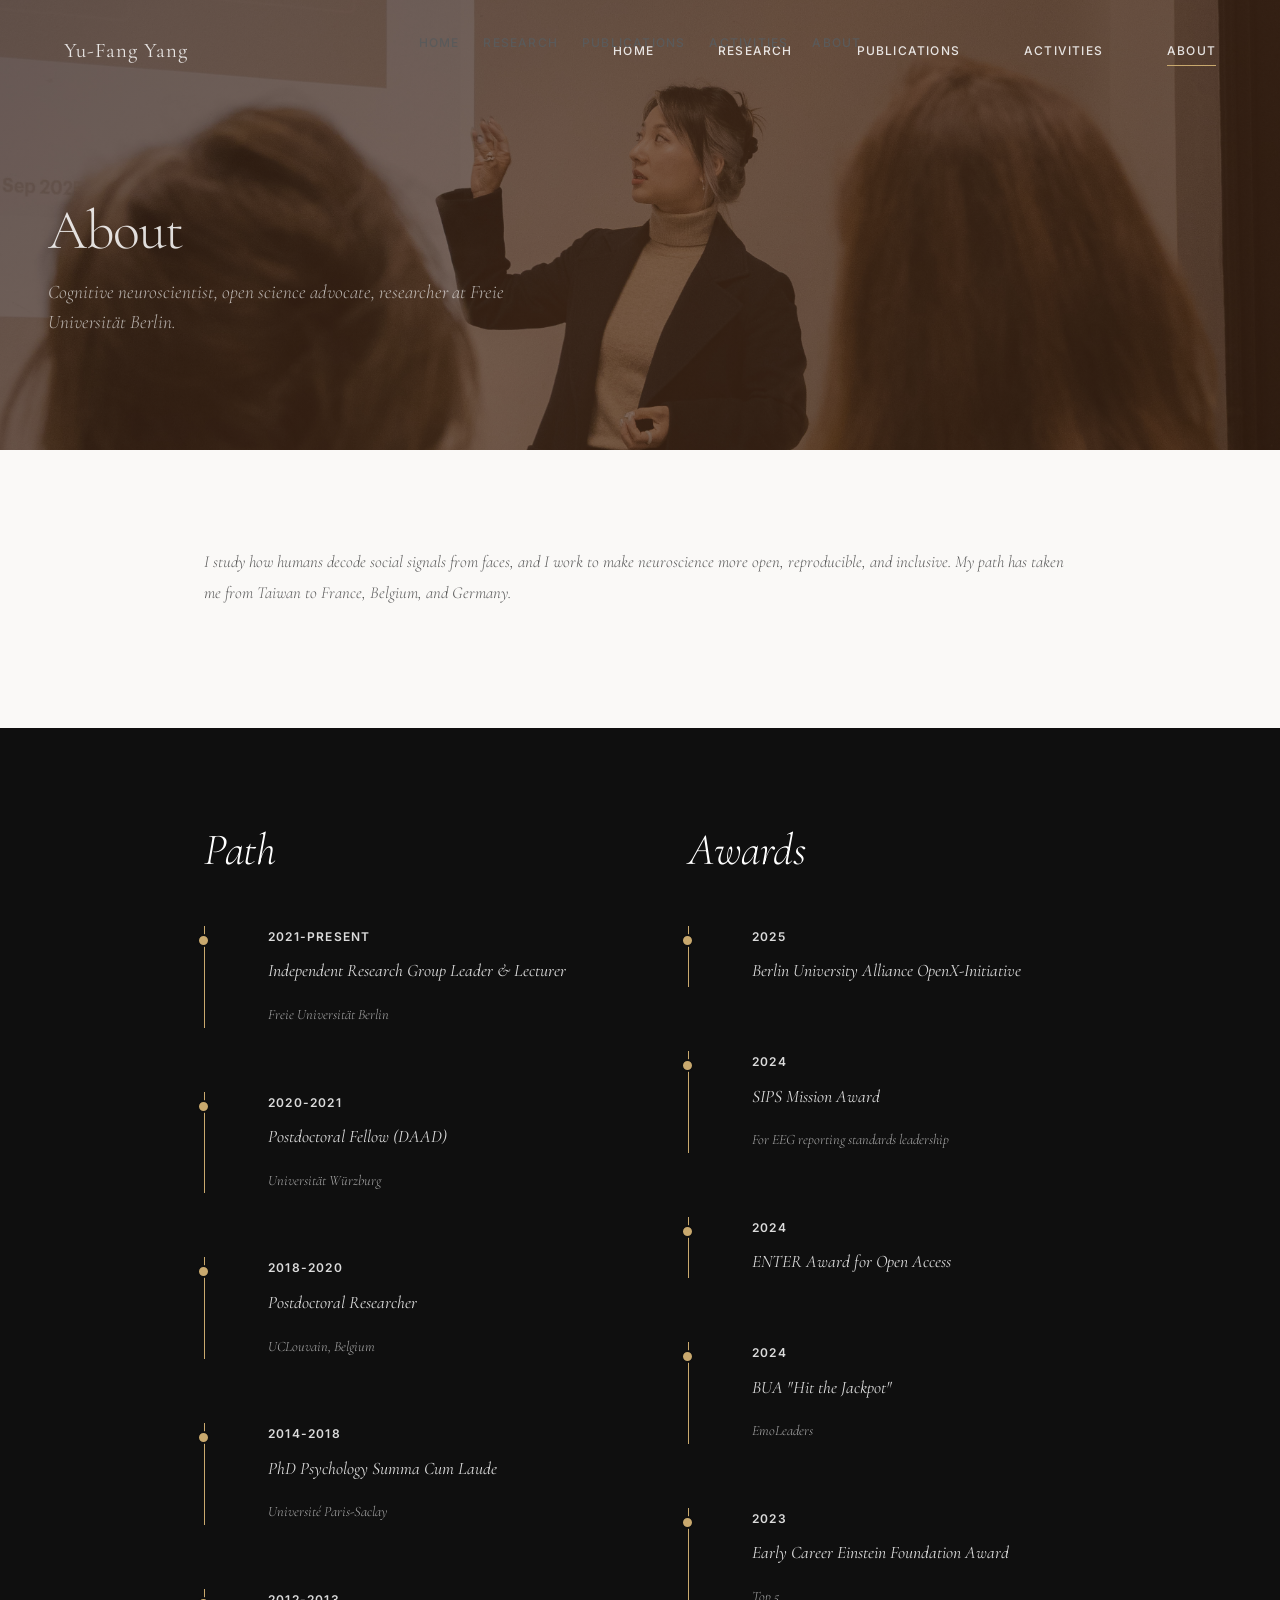
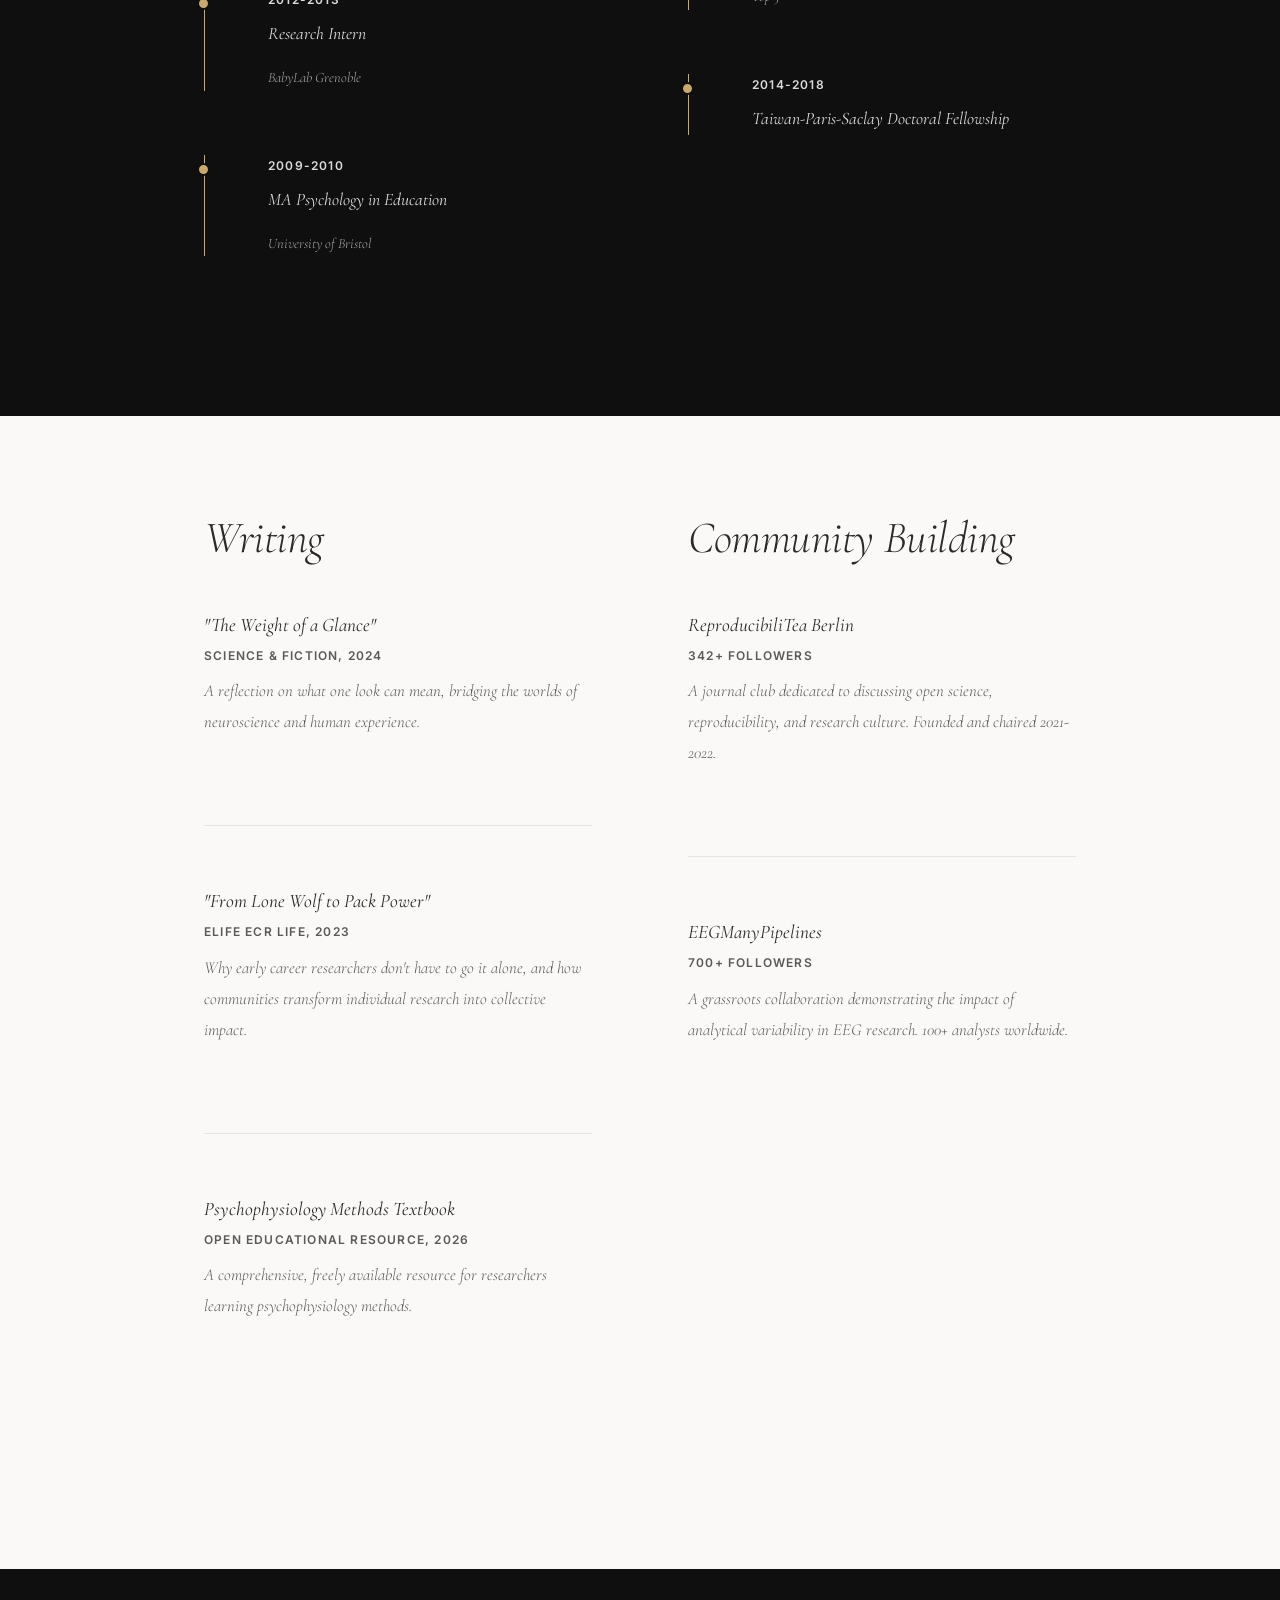
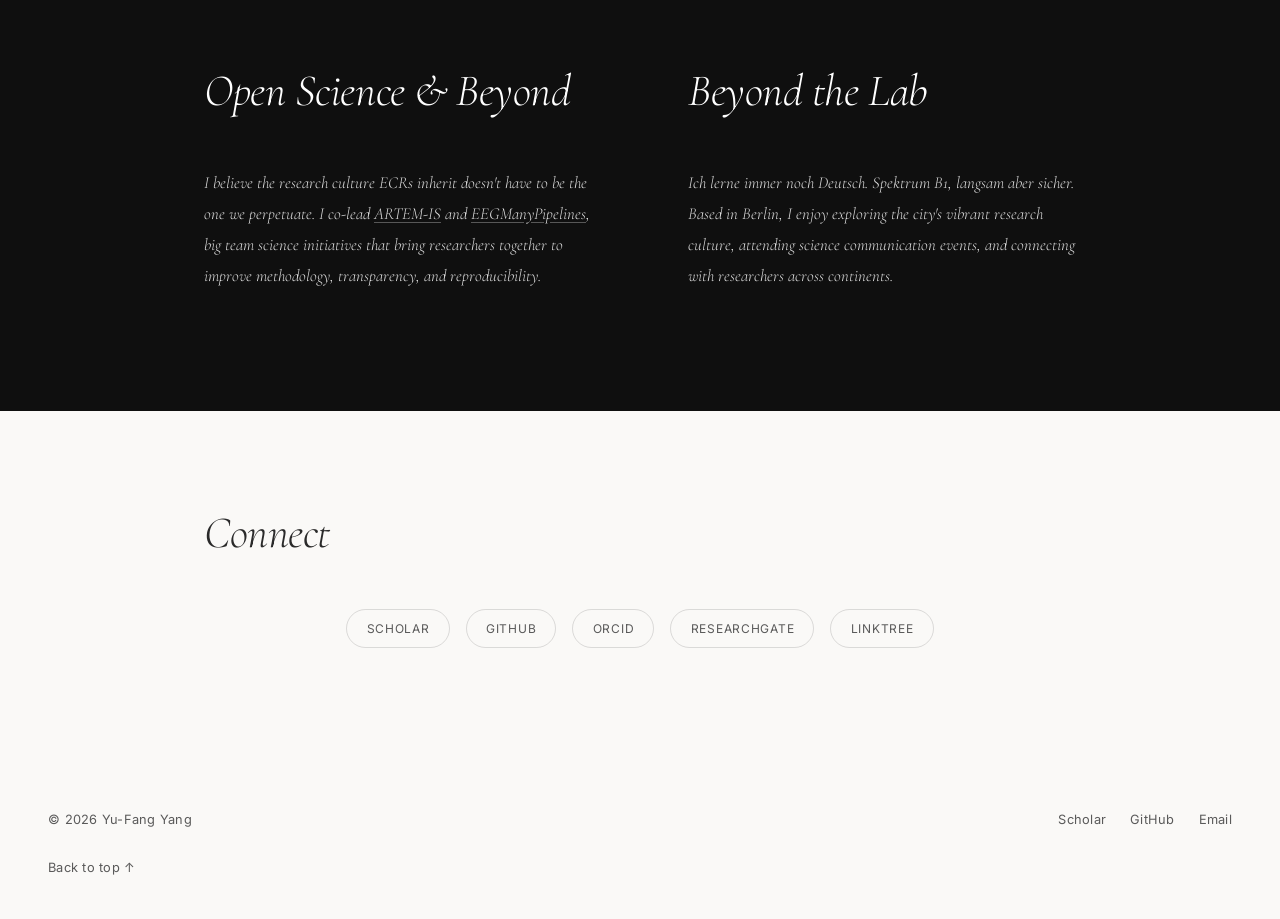
==== commit 3ee54970: "Restructure site as PI-level academic page - Merge teaching + events into Activities page - Rewrite " ====
--- a/about.html
+++ b/about.html
@@ -3,6 +3,7 @@
 <head>
     <meta charset="UTF-8">
     <meta name="viewport" content="width=device-width, initial-scale=1.0">
+    <meta name="description" content="About Yu-Fang Yang - Cognitive neuroscientist and Independent Research Group Leader at Freie Universität Berlin, advancing open science and reproducible research.">
     <title>About | Yu-Fang Yang</title>
     <link rel="preconnect" href="https://fonts.googleapis.com">
     <link rel="preconnect" href="https://fonts.gstatic.com" crossorigin>
@@ -10,200 +11,210 @@
     <link rel="stylesheet" href="style.css">
 </head>
 <body>
+    <a href="#main" class="skip-nav">Skip to main content</a>
     <nav id="navbar">
         <a href="index.html" class="nav-logo">Yu-Fang Yang</a>
         <div class="nav-links" id="navLinks">
             <a href="index.html">Home</a>
             <a href="research.html">Research</a>
             <a href="publications.html">Publications</a>
-            <a href="teaching.html">Teaching</a>
-            <a href="events.html">Events</a>
+            <a href="activities.html">Activities</a>
             <a href="about.html" class="active">About</a>
         </div>
-        <button class="nav-toggle" id="navToggle" aria-label="Toggle menu"><span></span><span></span><span></span></button>
+        <button class="nav-toggle" id="navToggle" aria-label="Toggle menu"><span aria-hidden="true"></span><span aria-hidden="true"></span><span aria-hidden="true"></span></button>
     </nav>
 
-    <section class="page-hero">
-        <div class="hero-bg" style="background: linear-gradient(135deg, rgba(45, 24, 16, 0.7) 0%, rgba(74, 44, 26, 0.7) 50%, rgba(61, 35, 20, 0.7) 100%), url('img/@storiesbyshab-Charite(Berlin)-126.jpg') center/cover; filter:brightness(1);"></div>
-        <div class="hero-content fade-in">
-            <h1>About</h1>
-            <p class="hero-sub">Cognitive neuroscientist, open science advocate, researcher at Freie Universität Berlin.</p>
+    <main id="main">
+        <section class="page-hero">
+            <div class="hero-bg" style="background: linear-gradient(135deg, rgba(45, 24, 16, 0.7) 0%, rgba(74, 44, 26, 0.7) 50%, rgba(61, 35, 20, 0.7) 100%), url('img/@storiesbyshab-Charite(Berlin)-126.jpg') center/cover;"></div>
+            <div class="hero-content fade-in">
+                <h1>About</h1>
+                <p class="hero-sub">Cognitive neuroscientist, open science advocate, researcher at Freie Universität Berlin.</p>
+            </div>
+        </section>
+
+        <section class="section-light">
+            <div class="section-inner">
+                <div class="serif-text fade-in">
+                    <p>I study how humans decode social signals from faces, and I work to make neuroscience more open, reproducible, and inclusive. My path has taken me from Taiwan to France, Belgium, and Germany.</p>
+                </div>
+            </div>
+        </section>
+
+        <section class="section-dark">
+            <div class="section-inner">
+                <div class="two-col">
+                    <div class="fade-in">
+                        <h2 class="section-title" style="color: #fff;">Path</h2>
+                        <div class="timeline-item">
+                            <div class="timeline-date">2021-present</div>
+                            <div class="timeline-title">Independent Research Group Leader & Lecturer</div>
+                            <div class="timeline-desc">Freie Universität Berlin</div>
+                        </div>
+                        <div class="timeline-item">
+                            <div class="timeline-date">2020-2021</div>
+                            <div class="timeline-title">Postdoctoral Fellow (DAAD)</div>
+                            <div class="timeline-desc">Universität Würzburg</div>
+                        </div>
+                        <div class="timeline-item">
+                            <div class="timeline-date">2018-2020</div>
+                            <div class="timeline-title">Postdoctoral Researcher</div>
+                            <div class="timeline-desc">UCLouvain, Belgium</div>
+                        </div>
+                        <div class="timeline-item">
+                            <div class="timeline-date">2014-2018</div>
+                            <div class="timeline-title">PhD Psychology Summa Cum Laude</div>
+                            <div class="timeline-desc">Université Paris-Saclay</div>
+                        </div>
+                        <div class="timeline-item">
+                            <div class="timeline-date">2012-2013</div>
+                            <div class="timeline-title">Research Intern</div>
+                            <div class="timeline-desc">BabyLab Grenoble</div>
+                        </div>
+                        <div class="timeline-item">
+                            <div class="timeline-date">2009-2010</div>
+                            <div class="timeline-title">MA Psychology in Education</div>
+                            <div class="timeline-desc">University of Bristol</div>
+                        </div>
+                    </div>
+
+                    <div class="fade-in">
+                        <h2 class="section-title" style="color: #fff;">Awards</h2>
+                        <div class="timeline-item">
+                            <div class="timeline-date">2025</div>
+                            <div class="timeline-title">Berlin University Alliance OpenX-Initiative</div>
+                        </div>
+                        <div class="timeline-item">
+                            <div class="timeline-date">2024</div>
+                            <div class="timeline-title">SIPS Mission Award</div>
+                            <div class="timeline-desc">For EEG reporting standards leadership</div>
+                        </div>
+                        <div class="timeline-item">
+                            <div class="timeline-date">2024</div>
+                            <div class="timeline-title">ENTER Award for Open Access</div>
+                        </div>
+                        <div class="timeline-item">
+                            <div class="timeline-date">2024</div>
+                            <div class="timeline-title">BUA "Hit the Jackpot"</div>
+                            <div class="timeline-desc">EmoLeaders</div>
+                        </div>
+                        <div class="timeline-item">
+                            <div class="timeline-date">2023</div>
+                            <div class="timeline-title">Early Career Einstein Foundation Award</div>
+                            <div class="timeline-desc">Top 5</div>
+                        </div>
+                        <div class="timeline-item">
+                            <div class="timeline-date">2014-2018</div>
+                            <div class="timeline-title">Taiwan-Paris-Saclay Doctoral Fellowship</div>
+                        </div>
+                    </div>
+                </div>
+            </div>
+        </section>
+
+        <section class="section-light">
+            <div class="section-inner">
+                <div class="two-col">
+                    <div class="fade-in">
+                        <h2 class="section-title">Writing</h2>
+                        <div class="writing-item">
+                            <h3 class="writing-item-title">
+                                <a href="https://scienceandfiction.net/stories/23_the-weight-of-a-glance/" target="_blank">"The Weight of a Glance"</a>
+                            </h3>
+                            <p class="writing-item-meta">Science & Fiction, 2024</p>
+                            <p class="serif-text">A reflection on what one look can mean, bridging the worlds of neuroscience and human experience.</p>
+                        </div>
+
+                        <div class="writing-item">
+                            <h3 class="writing-item-title">
+                                <a href="https://ecrlife.org/ecrs-and-scientific-communities/" target="_blank">"From Lone Wolf to Pack Power"</a>
+                            </h3>
+                            <p class="writing-item-meta">eLife ECR Life, 2023</p>
+                            <p class="serif-text">Why early career researchers don't have to go it alone, and how communities transform individual research into collective impact.</p>
+                        </div>
+
+                        <div class="writing-item">
+                            <h3 class="writing-item-title">
+                                <a href="https://ufangyang.github.io/psychophysio-methods-textbook/" target="_blank">Psychophysiology Methods Textbook</a>
+                            </h3>
+                            <p class="writing-item-meta">Open Educational Resource, 2026</p>
+                            <p class="serif-text">A comprehensive, freely available resource for researchers learning psychophysiology methods.</p>
+                        </div>
+                    </div>
+
+                    <div class="fade-in">
+                        <h2 class="section-title">Community Building</h2>
+                        <div class="writing-item">
+                            <h3 class="writing-item-title">
+                                <a href="https://twitter.com/reproberlintea" target="_blank">ReproducibiliTea Berlin</a>
+                            </h3>
+                            <p class="writing-item-meta">342+ followers</p>
+                            <p class="serif-text">A journal club dedicated to discussing open science, reproducibility, and research culture. Founded and chaired 2021-2022.</p>
+                        </div>
+
+                        <div class="writing-item">
+                            <h3 class="writing-item-title">
+                                <a href="https://github.com/eegmanypipelines" target="_blank">EEGManyPipelines</a>
+                            </h3>
+                            <p class="writing-item-meta">700+ followers</p>
+                            <p class="serif-text">A grassroots collaboration demonstrating the impact of analytical variability in EEG research. 100+ analysts worldwide.</p>
+                        </div>
+                    </div>
+                </div>
+            </div>
+        </section>
+
+        <section class="section-dark">
+            <div class="section-inner">
+                <div class="two-col">
+                    <div class="fade-in">
+                        <h2 class="section-title" style="color: #fff;">Open Science & Beyond</h2>
+                        <div class="serif-text" style="color: #ddd;">
+                            <p>I believe the research culture ECRs inherit doesn't have to be the one we perpetuate. I co-lead <a href="https://artemis.incf.org/about" style="color: #ddd; text-decoration: underline; text-decoration-color: rgba(255,255,255,0.3);">ARTEM-IS</a> and <a href="https://eegmanypipelines.github.io/" style="color: #ddd; text-decoration: underline; text-decoration-color: rgba(255,255,255,0.3);">EEGManyPipelines</a>, big team science initiatives that bring researchers together to improve methodology, transparency, and reproducibility.</p>
+                        </div>
+                    </div>
+
+                    <div class="fade-in">
+                        <h2 class="section-title" style="color: #fff;">Beyond the Lab</h2>
+                        <div class="serif-text" style="color: #ddd;">
+                            <p><span lang="de">Ich lerne immer noch Deutsch. Spektrum B1, langsam aber sicher.</span> Based in Berlin, I enjoy exploring the city's vibrant research culture, attending science communication events, and connecting with researchers across continents.</p>
+                        </div>
+                    </div>
+                </div>
+            </div>
+        </section>
+
+        <section class="section-light">
+            <div class="section-inner">
+                <h2 class="section-title">Connect</h2>
+                <div class="social-row fade-in">
+                    <a href="https://scholar.google.com/citations?user=dWGl1PAAAAAJ" target="_blank" class="social-link">Scholar</a>
+                    <a href="https://github.com/ufangYang" target="_blank" class="social-link">GitHub</a>
+                    <a href="https://orcid.org/0000-0002-8894-4541" target="_blank" class="social-link">ORCID</a>
+                    <a href="https://www.researchgate.net/profile/Yu-Fang-Yang" target="_blank" class="social-link">ResearchGate</a>
+                    <a href="https://linktr.ee/yufangxyang" target="_blank" class="social-link">Linktree</a>
+                </div>
+            </div>
+        </section>
+    </main>
+
+    <footer>
+        <nav class="footer-nav" aria-label="Footer navigation">
+            <a href="index.html">Home</a>
+            <a href="research.html">Research</a>
+            <a href="publications.html">Publications</a>
+            <a href="activities.html">Activities</a>
+            <a href="about.html">About</a>
+        </nav>
+        <div style="display:flex;justify-content:space-between;align-items:center;flex-wrap:wrap;gap:1rem;">
+            <span>&copy; 2026 Yu-Fang Yang</span>
+            <div class="footer-right">
+                <a href="https://scholar.google.com/citations?user=dWGl1PAAAAAJ" target="_blank">Scholar</a>
+                <a href="https://github.com/ufangYang" target="_blank">GitHub</a>
+                <a href="mailto:yu-fang.yang@fu-berlin.de">Email</a>
+            </div>
         </div>
-    </section>
-
-    <section class="section-light">
-        <div class="section-inner">
-            <div class="two-col">
-                <div class="fade-in">
-                    <div class="serif-text">
-                        <p>I study how humans decode social signals from faces, and I work to make neuroscience more open, reproducible, and inclusive. My path has taken me from Taiwan to France, Belgium, and Germany.</p>
-                    </div>
-                </div>
-
-                <div class="fade-in">
-                    <h2 class="section-title">Connect</h2>
-                    <div class="social-row">
-                        <a href="https://scholar.google.com/citations?user=dWGl1PAAAAAJ" target="_blank">Scholar</a>
-                        <a href="https://github.com/ufangYang" target="_blank">GitHub</a>
-                        <a href="https://orcid.org/0000-0002-8894-4541" target="_blank">ORCID</a>
-                        <a href="https://www.researchgate.net/profile/Yu-Fang-Yang" target="_blank">ResearchGate</a>
-                        <a href="https://linktr.ee/yufangxyang" target="_blank">Linktree</a>
-                    </div>
-                </div>
-            </div>
-        </div>
-    </section>
-
-    <section class="section-dark">
-        <div class="section-inner">
-            <div class="two-col">
-                <div class="fade-in">
-                    <h2 class="section-title" style="color: #fff;">Path</h2>
-                    <div class="timeline-item">
-                        <div class="timeline-date">2021-present</div>
-                        <div class="timeline-title">Independent Research Group Leader & Lecturer</div>
-                        <div class="timeline-desc">Freie Universität Berlin</div>
-                    </div>
-                    <div class="timeline-item">
-                        <div class="timeline-date">2020-2021</div>
-                        <div class="timeline-title">Postdoctoral Fellow (DAAD)</div>
-                        <div class="timeline-desc">Universität Würzburg</div>
-                    </div>
-                    <div class="timeline-item">
-                        <div class="timeline-date">2018-2020</div>
-                        <div class="timeline-title">Postdoctoral Researcher</div>
-                        <div class="timeline-desc">UCLouvain, Belgium</div>
-                    </div>
-                    <div class="timeline-item">
-                        <div class="timeline-date">2014-2018</div>
-                        <div class="timeline-title">PhD Psychology Summa Cum Laude</div>
-                        <div class="timeline-desc">Université Paris-Saclay</div>
-                    </div>
-                    <div class="timeline-item">
-                        <div class="timeline-date">2012-2013</div>
-                        <div class="timeline-title">Research Intern</div>
-                        <div class="timeline-desc">BabyLab Grenoble</div>
-                    </div>
-                    <div class="timeline-item">
-                        <div class="timeline-date">2009-2010</div>
-                        <div class="timeline-title">MA Psychology in Education</div>
-                        <div class="timeline-desc">University of Bristol</div>
-                    </div>
-                </div>
-
-                <div class="fade-in">
-                    <h2 class="section-title" style="color: #fff;">Awards</h2>
-                    <div class="timeline-item">
-                        <div class="timeline-date">2025</div>
-                        <div class="timeline-title">Berlin University Alliance OpenX-Initiative</div>
-                    </div>
-                    <div class="timeline-item">
-                        <div class="timeline-date">2024</div>
-                        <div class="timeline-title">SIPS Mission Award</div>
-                        <div class="timeline-desc">For EEG reporting standards leadership</div>
-                    </div>
-                    <div class="timeline-item">
-                        <div class="timeline-date">2024</div>
-                        <div class="timeline-title">ENTER Award for Open Access</div>
-                    </div>
-                    <div class="timeline-item">
-                        <div class="timeline-date">2024</div>
-                        <div class="timeline-title">BUA "Hit the Jackpot"</div>
-                        <div class="timeline-desc">EmoLeaders</div>
-                    </div>
-                    <div class="timeline-item">
-                        <div class="timeline-date">2023</div>
-                        <div class="timeline-title">Early Career Einstein Foundation Award</div>
-                        <div class="timeline-desc">Top 5</div>
-                    </div>
-                    <div class="timeline-item">
-                        <div class="timeline-date">2014-2018</div>
-                        <div class="timeline-title">Taiwan-Paris-Saclay Doctoral Fellowship</div>
-                    </div>
-                </div>
-            </div>
-        </div>
-    </section>
-
-    <section class="section-light">
-        <div class="section-inner">
-            <div class="two-col">
-                <div class="fade-in">
-                    <h2 class="section-title">Writing</h2>
-                    <div style="margin-bottom: 2rem; padding-bottom: 1.5rem; border-bottom: 1px solid #e0e0e0;">
-                        <h3 style="font-family:var(--font-serif);font-size:1.1rem;font-weight:400;font-style:italic;color:var(--black);margin-bottom:0.3rem;">
-                            <a href="https://scienceandfiction.net/stories/23_the-weight-of-a-glance/" target="_blank" style="color:var(--black);text-decoration:underline;text-decoration-color:#ccc;text-underline-offset:3px;">"The Weight of a Glance"</a>
-                        </h3>
-                        <p style="font-family:var(--font-sans);font-size:0.7rem;letter-spacing:0.06em;text-transform:uppercase;color:var(--grey-light);margin-bottom:0.6rem;">Science &amp; Fiction, 2024</p>
-                        <p class="serif-text">A reflection on what one look can mean, bridging the worlds of neuroscience and human experience.</p>
-                    </div>
-
-                    <div style="margin-bottom: 2rem; padding-bottom: 1.5rem; border-bottom: 1px solid #e0e0e0;">
-                        <h3 style="font-family:var(--font-serif);font-size:1.1rem;font-weight:400;font-style:italic;color:var(--black);margin-bottom:0.3rem;">
-                            <a href="https://ecrlife.org/ecrs-and-scientific-communities/" target="_blank" style="color:var(--black);text-decoration:underline;text-decoration-color:#ccc;text-underline-offset:3px;">"From Lone Wolf to Pack Power"</a>
-                        </h3>
-                        <p style="font-family:var(--font-sans);font-size:0.7rem;letter-spacing:0.06em;text-transform:uppercase;color:var(--grey-light);margin-bottom:0.6rem;">eLife ECR Life, 2023</p>
-                        <p class="serif-text">Why early career researchers don't have to go it alone, and how communities transform individual research into collective impact.</p>
-                    </div>
-
-                    <div>
-                        <h3 style="font-family:var(--font-serif);font-size:1.1rem;font-weight:400;font-style:italic;color:var(--black);margin-bottom:0.3rem;">
-                            <a href="https://ufangyang.github.io/psychophysio-methods-textbook/" target="_blank" style="color:var(--black);text-decoration:underline;text-decoration-color:#ccc;text-underline-offset:3px;">Psychophysiology Methods Textbook</a>
-                        </h3>
-                        <p style="font-family:var(--font-sans);font-size:0.7rem;letter-spacing:0.06em;text-transform:uppercase;color:var(--grey-light);margin-bottom:0.6rem;">Open Educational Resource, 2026</p>
-                        <p class="serif-text">A comprehensive, freely available resource for researchers learning psychophysiology methods.</p>
-                    </div>
-                </div>
-
-                <div class="fade-in">
-                    <h2 class="section-title">Community Building</h2>
-                    <div style="margin-bottom: 2rem; padding-bottom: 1.5rem; border-bottom: 1px solid #e0e0e0;">
-                        <h3 style="font-family:var(--font-serif);font-size:1.1rem;font-weight:400;font-style:italic;color:var(--black);margin-bottom:0.3rem;">
-                            <a href="https://twitter.com/reproberlintea" target="_blank" style="color:var(--black);text-decoration:underline;text-decoration-color:#ccc;text-underline-offset:3px;">ReproducibiliTea Berlin</a>
-                        </h3>
-                        <p style="font-family:var(--font-sans);font-size:0.7rem;letter-spacing:0.06em;text-transform:uppercase;color:var(--grey-light);margin-bottom:0.6rem;">342+ followers</p>
-                        <p class="serif-text">A journal club dedicated to discussing open science, reproducibility, and research culture. Founded and chaired 2021&ndash;2022.</p>
-                    </div>
-
-                    <div>
-                        <h3 style="font-family:var(--font-serif);font-size:1.1rem;font-weight:400;font-style:italic;color:var(--black);margin-bottom:0.3rem;">
-                            <a href="https://github.com/eegmanypipelines" target="_blank" style="color:var(--black);text-decoration:underline;text-decoration-color:#ccc;text-underline-offset:3px;">EEGManyPipelines</a>
-                        </h3>
-                        <p style="font-family:var(--font-sans);font-size:0.7rem;letter-spacing:0.06em;text-transform:uppercase;color:var(--grey-light);margin-bottom:0.6rem;">700+ followers</p>
-                        <p class="serif-text">A grassroots collaboration demonstrating the impact of analytical variability in EEG research. 100+ analysts worldwide.</p>
-                    </div>
-                </div>
-            </div>
-        </div>
-    </section>
-
-    <section class="section-dark">
-        <div class="section-inner">
-            <div class="two-col">
-                <div class="fade-in">
-                    <h2 class="section-title" style="color: #fff;">Open Science & Beyond</h2>
-                    <div class="serif-text" style="color: #ddd;">
-                        <p>I believe the research culture ECRs inherit doesn't have to be the one we perpetuate. I co-lead <a href="https://artemis.incf.org/about" style="color: #ddd; text-decoration: underline; text-decoration-color: rgba(255,255,255,0.3);">ARTEM-IS</a> and <a href="https://eegmanypipelines.github.io/" style="color: #ddd; text-decoration: underline; text-decoration-color: rgba(255,255,255,0.3);">EEGManyPipelines</a>, big team science initiatives that bring researchers together to improve methodology, transparency, and reproducibility.</p>
-                    </div>
-                </div>
-
-                <div class="fade-in">
-                    <h2 class="section-title" style="color: #fff;">Beyond the Lab</h2>
-                    <div class="serif-text" style="color: #ddd;">
-                        <p>Ich lerne immer noch Deutsch. Spektrum B1, langsam aber sicher. Based in Berlin, I enjoy exploring the city's vibrant research culture, attending science communication events, and connecting with researchers across continents.</p>
-                    </div>
-                </div>
-            </div>
-        </div>
-    </section>
-
-    <footer>
-        <span>&copy; 2026 Yu-Fang Yang</span>
-        <div class="footer-right">
-            <a href="https://scholar.google.com/citations?user=dWGl1PAAAAAJ" target="_blank">Scholar</a>
-            <a href="https://github.com/ufangYang" target="_blank">GitHub</a>
-            <a href="mailto:yu-fang.yang@fu-berlin.de">Email</a>
-        </div>
+        <a href="#" class="back-to-top">Back to top &uarr;</a>
     </footer>
 
     <script>
--- a/style.css
+++ b/style.css
@@ -1,16 +1,13 @@
 /* ====================================
    COGNITIVE NEUROSCIENCE ACADEMIC WEBSITE
-   Lucid Vision Coaching Style
-   ==================================== */
-
-/* ROOT VARIABLES */
+   Consolidated & Optimized Stylesheet
+   ==================================== */
+
 :root {
-  /* Colors */
   --color-dark-bg: #0f0f0f;
   --color-dark-bg-alt: #1a1a1a;
   --color-light-bg: #faf9f7;
   --color-accent: #c9a96e;
-  --color-accent-alt: #d4af8a;
   --color-text-light: rgba(255, 255, 255, 0.85);
   --color-text-light-muted: rgba(255, 255, 255, 0.65);
   --color-text-dark: #2a2a2a;
@@ -18,11 +15,9 @@
   --color-border-light: rgba(255, 255, 255, 0.1);
   --color-border-dark: rgba(42, 42, 42, 0.15);
 
-  /* Typography */
   --font-serif: 'Cormorant Garamond', serif;
   --font-sans: 'Inter', -apple-system, BlinkMacSystemFont, 'Segoe UI', sans-serif;
 
-  /* Spacing */
   --spacing-xs: 0.5rem;
   --spacing-sm: 1rem;
   --spacing-md: 1.5rem;
@@ -31,11 +26,10 @@
   --spacing-2xl: 4rem;
   --spacing-3xl: 6rem;
 
-  /* Transitions */
   --transition-fast: 0.3s ease;
   --transition-smooth: 0.5s ease;
 
-  /* Breakpoints */
+  --bp-tablet: 1024px;
   --bp-mobile: 768px;
 }
 
@@ -128,10 +122,42 @@
 }
 
 /* ====================================
+   ACCESSIBILITY
+   ==================================== */
+
+.skip-nav {
+  position: absolute;
+  top: -100%;
+  left: 0;
+  background-color: var(--color-accent);
+  color: var(--color-dark-bg);
+  padding: var(--spacing-sm) var(--spacing-md);
+  text-decoration: none;
+  z-index: 9999;
+  font-weight: 600;
+}
+
+.skip-nav:focus {
+  top: 1rem;
+}
+
+.sr-only {
+  position: absolute;
+  width: 1px;
+  height: 1px;
+  padding: 0;
+  margin: -1px;
+  overflow: hidden;
+  clip: rect(0, 0, 0, 0);
+  white-space: nowrap;
+  border-width: 0;
+}
+
+/* ====================================
    NAVIGATION
    ==================================== */
 
-nav.navbar {
+nav {
   position: fixed;
   top: 0;
   left: 0;
@@ -145,8 +171,8 @@
   transition: all var(--transition-smooth);
 }
 
-nav.navbar.scrolled {
-  background-color: rgba(15, 15, 15, 0.8);
+nav.scrolled {
+  background-color: rgba(15, 15, 15, 0.92);
   backdrop-filter: blur(10px);
   border-bottom: 1px solid var(--color-border-light);
 }
@@ -190,6 +216,15 @@
   width: 100%;
 }
 
+.nav-links a.active::after {
+  width: 100%;
+}
+
+.nav-links a:focus-visible {
+  outline: 2px solid var(--color-accent);
+  outline-offset: 2px;
+}
+
 .nav-toggle {
   display: none;
   flex-direction: column;
@@ -207,9 +242,13 @@
   transition: all var(--transition-fast);
 }
 
-/* Mobile Menu Toggle */
+.nav-toggle:focus-visible {
+  outline: 2px solid var(--color-accent);
+  outline-offset: 2px;
+}
+
 @media (max-width: 768px) {
-  nav.navbar {
+  nav {
     padding: var(--spacing-lg);
   }
 
@@ -218,26 +257,22 @@
   }
 
   .nav-links {
+    display: none;
     position: fixed;
     top: 0;
     left: 0;
     right: 0;
     bottom: 0;
-    background-color: var(--color-dark-bg);
+    background-color: rgba(15, 15, 15, 0.97);
     flex-direction: column;
     gap: var(--spacing-xl);
     justify-content: center;
     align-items: center;
-    opacity: 0;
-    pointer-events: none;
-    transition: opacity var(--transition-smooth);
-    padding: var(--spacing-3xl) var(--spacing-lg);
     z-index: 999;
   }
 
-  .nav-links.active {
-    opacity: 1;
-    pointer-events: auto;
+  .nav-links.open {
+    display: flex;
   }
 
   .nav-links a {
@@ -258,14 +293,9 @@
   min-height: 100vh;
   padding-top: 80px;
   overflow: hidden;
-}
-
-.hero-home {
-  min-height: 100vh;
-}
-
-.hero-page {
-  min-height: 50vh;
+  background-size: cover;
+  background-position: center;
+  background-repeat: no-repeat;
 }
 
 .hero-bg {
@@ -371,7 +401,8 @@
   color: var(--color-text-light);
 }
 
-.hero-subtitle {
+.hero-subtitle,
+.hero-sub {
   font-size: clamp(1rem, 3vw, 1.5rem);
   font-weight: 300;
   font-style: italic;
@@ -380,46 +411,101 @@
   line-height: 1.6;
 }
 
-.hero-cta {
+.hero-buttons {
+  display: flex;
+  gap: var(--spacing-sm);
+  justify-content: center;
+  flex-wrap: wrap;
+  margin-top: var(--spacing-xl);
+}
+
+.btn,
+.btn-bordered {
   display: inline-block;
-  padding: var(--spacing-sm) var(--spacing-xl);
-  border: 1px solid var(--color-accent);
+  padding: 0.75rem 1.8rem;
+  border: 1px solid rgba(255, 255, 255, 0.3);
+  color: var(--color-text-light);
+  font-family: var(--font-serif);
+  font-size: 0.95rem;
+  font-weight: 400;
+  transition: all var(--transition-fast);
+}
+
+.btn:focus-visible,
+.btn-bordered:focus-visible {
+  outline: 2px solid var(--color-accent);
+  outline-offset: 2px;
+}
+
+.btn:hover,
+.btn-bordered:hover {
+  background: rgba(255, 255, 255, 0.08);
+  border-color: var(--color-accent);
   color: var(--color-accent);
-  font-family: var(--font-sans);
-  font-size: 0.85rem;
-  font-weight: 500;
-  letter-spacing: 0.1em;
-  text-transform: uppercase;
-  transition: all var(--transition-smooth);
-}
-
-.hero-cta:hover {
-  background-color: var(--color-accent);
-  color: var(--color-dark-bg);
-}
-
-.hero-cta + .hero-cta {
-  margin-left: var(--spacing-md);
+}
+
+.page-hero {
+  position: relative;
+  min-height: 50vh;
+  display: flex;
+  flex-direction: column;
+  justify-content: flex-end;
+  padding: 6rem 3rem 4rem;
+  overflow: hidden;
+}
+
+.page-hero .hero-bg {
+  position: absolute;
+  inset: 0;
+  background-size: cover;
+  background-position: center;
+  z-index: 0;
+}
+
+.page-hero .hero-content {
+  position: relative;
+  z-index: 1;
+  max-width: 900px;
+  text-align: left;
+  padding: 0;
+}
+
+.page-hero h1 {
+  font-size: clamp(2.2rem, 5vw, 3.5rem);
+  font-weight: 300;
+  margin-bottom: 0.8rem;
+}
+
+.page-hero .hero-sub {
+  font-family: var(--font-serif);
+  font-size: clamp(1rem, 2vw, 1.2rem);
+  font-weight: 300;
+  font-style: italic;
+  color: var(--color-text-light-muted);
+  max-width: 520px;
 }
 
 @media (max-width: 768px) {
   .hero {
     min-height: 60vh;
-  }
-
-  .hero-home {
-    min-height: 70vh;
-  }
-
-  .hero-page {
-    min-height: 40vh;
+    padding-top: 70px;
   }
 
   .hero-content {
     padding: var(--spacing-lg);
   }
 
-  .hero-cta + .hero-cta {
+  .page-hero {
+    padding: 5rem 1.5rem 3rem;
+    min-height: 40vh;
+  }
+
+  .hero-buttons {
+    flex-direction: column;
+    align-items: center;
+  }
+
+  .btn + .btn {
     margin-left: 0;
     margin-top: var(--spacing-md);
   }
@@ -463,7 +549,6 @@
   }
 }
 
-/* Section Headings */
 .section-label {
   display: block;
   font-family: var(--font-sans);
@@ -490,15 +575,32 @@
   letter-spacing: -0.01em;
 }
 
-/* ====================================
-   GRID LAYOUTS
+.section-heading {
+  font-family: var(--font-sans);
+  font-size: 0.75rem;
+  font-weight: 600;
+  letter-spacing: 0.15em;
+  text-transform: uppercase;
+  color: var(--color-text-dark-muted);
+  margin-bottom: var(--spacing-xl);
+}
+
+/* ====================================
+   GRID LAYOUTS & CARDS
    ==================================== */
 
 .two-col {
   display: grid;
   grid-template-columns: 1fr 1fr;
   gap: var(--spacing-3xl);
-  align-items: center;
+  align-items: start;
+}
+
+@media (max-width: 1024px) {
+  .two-col {
+    grid-template-columns: 1fr;
+    gap: var(--spacing-2xl);
+  }
 }
 
 @media (max-width: 768px) {
@@ -508,20 +610,24 @@
   }
 }
 
-/* Card Grid */
 .card-grid {
   display: grid;
   grid-template-columns: repeat(2, 1fr);
   gap: var(--spacing-2xl);
 }
 
+@media (max-width: 1024px) {
+  .card-grid {
+    grid-template-columns: 1fr;
+  }
+}
+
 @media (max-width: 768px) {
   .card-grid {
     grid-template-columns: 1fr;
   }
 }
 
-/* Cards */
 .card-dark,
 .card-light {
   padding: var(--spacing-2xl);
@@ -575,6 +681,45 @@
 }
 
 .card-light .card-meta {
+  color: var(--color-text-dark-muted);
+}
+
+.work-grid {
+  display: grid;
+  grid-template-columns: 1fr 1fr;
+  gap: var(--spacing-lg);
+  max-width: 1000px;
+  margin: 0 auto;
+}
+
+@media (max-width: 768px) {
+  .work-grid {
+    grid-template-columns: 1fr;
+  }
+}
+
+.work-card {
+  background: white;
+  border: 1px solid rgba(42, 42, 42, 0.1);
+  padding: var(--spacing-2xl);
+  transition: all var(--transition-fast);
+}
+
+.work-card:hover {
+  border-color: var(--color-accent);
+  box-shadow: 0 8px 24px rgba(201, 169, 110, 0.08);
+}
+
+.work-card .card-title {
+  color: var(--color-text-dark);
+}
+
+.work-card .card-description {
+  color: var(--color-text-dark-muted);
+  font-style: italic;
+}
+
+.work-card .card-meta {
   color: var(--color-text-dark-muted);
 }
 
@@ -629,8 +774,25 @@
   margin-bottom: var(--spacing-sm);
 }
 
+.timeline-desc,
 .timeline-description {
-  line-height: 1.8;
+  font-family: var(--font-serif);
+  font-size: 0.9rem;
+  font-weight: 300;
+  font-style: italic;
+  line-height: 1.7;
+}
+
+.section-dark .timeline-desc {
+  color: var(--color-text-light-muted);
+}
+
+.section-light .timeline-desc {
+  color: var(--color-text-dark-muted);
+}
+
+.timeline-section {
+  margin-top: var(--spacing-2xl);
 }
 
 /* ====================================
@@ -654,14 +816,22 @@
 }
 
 .pub-item {
-  margin-bottom: var(--spacing-xl);
-  line-height: 1.8;
+  margin-bottom: var(--spacing-lg);
+  line-height: 1.75;
+  display: flex;
+  gap: 0.7rem;
+}
+
+.pub-item .bullet {
+  flex-shrink: 0;
+  color: var(--color-text-light-muted);
 }
 
 .pub-authors {
   font-family: var(--font-sans);
   font-size: 0.95rem;
-  margin-bottom: var(--spacing-xs);
+  display: block;
+  color: var(--color-text-light-muted);
 }
 
 .pub-authors .me {
@@ -672,12 +842,16 @@
 .pub-title-text {
   font-style: italic;
   margin: var(--spacing-xs) 0;
+  display: block;
+  font-family: var(--font-serif);
+  color: var(--color-text-light);
 }
 
 .pub-venue {
   font-family: var(--font-sans);
   font-size: 0.9rem;
   margin: var(--spacing-xs) 0;
+  display: block;
 }
 
 .section-dark .pub-venue {
@@ -694,14 +868,37 @@
   color: var(--color-accent);
   display: inline-block;
   margin-top: var(--spacing-sm);
+  transition: all var(--transition-fast);
 }
 
 .doi-link:hover {
   opacity: 0.8;
 }
 
-/* ====================================
-   TALKS & PRESENTATIONS
+.doi-link:focus-visible {
+  outline: 2px solid var(--color-accent);
+  outline-offset: 2px;
+}
+
+.pub-footer {
+  margin-top: var(--spacing-2xl);
+  padding-top: var(--spacing-lg);
+  border-top: 1px solid var(--color-border-light);
+}
+
+.pub-footer a {
+  font-family: var(--font-sans);
+  font-size: 0.85rem;
+  color: var(--color-accent);
+  letter-spacing: 0.04em;
+}
+
+.pub-footer a:hover {
+  opacity: 0.8;
+}
+
+/* ====================================
+   TALKS
    ==================================== */
 
 .talk-year-group {
@@ -761,139 +958,78 @@
 }
 
 /* ====================================
-   TAGS
-   ==================================== */
-
-.tags {
-  display: flex;
-  flex-wrap: wrap;
-  gap: var(--spacing-sm);
-  margin: var(--spacing-lg) 0;
-}
-
-.tag {
-  display: inline-block;
-  padding: var(--spacing-xs) var(--spacing-md);
-  border: 1px solid var(--color-border-light);
-  font-family: var(--font-sans);
-  font-size: 0.75rem;
-  font-weight: 500;
-  letter-spacing: 0.05em;
-  text-transform: uppercase;
-  border-radius: 20px;
-  transition: all var(--transition-fast);
-}
-
-.section-dark .tag {
-  color: var(--color-text-light-muted);
-}
-
-.section-dark .tag:hover {
-  border-color: var(--color-accent);
+   WRITING & CONTENT
+   ==================================== */
+
+.serif-text {
+  font-family: var(--font-serif);
+  font-size: 1.05rem;
+  font-weight: 300;
+  font-style: italic;
+  line-height: 1.85;
+}
+
+.section-dark .serif-text {
+  color: var(--color-text-light-muted);
+}
+
+.section-light .serif-text {
+  color: var(--color-text-dark-muted);
+}
+
+.section-dark .serif-text a {
+  color: var(--color-text-light-muted);
+  text-decoration: underline;
+  text-decoration-color: rgba(255, 255, 255, 0.3);
+  text-underline-offset: 3px;
+}
+
+.section-dark .serif-text a:hover {
   color: var(--color-accent);
-}
-
-.section-light .tag {
-  border-color: var(--color-border-dark);
-  color: var(--color-text-dark-muted);
-}
-
-.section-light .tag:hover {
-  border-color: var(--color-accent);
+  text-decoration-color: var(--color-accent);
+}
+
+.writing-item {
+  margin-bottom: var(--spacing-2xl);
+  padding-bottom: var(--spacing-2xl);
+  border-bottom: 1px solid var(--color-border-dark);
+}
+
+.section-light .writing-item {
+  border-bottom-color: rgba(42, 42, 42, 0.1);
+}
+
+.writing-item:last-child {
+  border-bottom: none;
+}
+
+.writing-item-title {
+  font-size: 1.2rem;
+  font-style: italic;
+  font-weight: 400;
+  margin-bottom: var(--spacing-xs);
+}
+
+.writing-item-title a {
+  color: var(--color-text-dark);
+  transition: color var(--transition-fast);
+}
+
+.section-light .writing-item-title a:hover {
   color: var(--color-accent);
 }
 
-/* ====================================
-   STAT ROW
-   ==================================== */
-
-.stat-row {
-  display: grid;
-  grid-template-columns: repeat(4, 1fr);
-  gap: var(--spacing-2xl);
-  text-align: center;
-}
-
-@media (max-width: 768px) {
-  .stat-row {
-    grid-template-columns: repeat(2, 1fr);
-    gap: var(--spacing-lg);
-  }
-}
-
-.stat-item {
-  display: flex;
-  flex-direction: column;
-  align-items: center;
-}
-
-.stat-number {
-  font-size: clamp(2rem, 5vw, 3.5rem);
-  font-style: italic;
-  font-weight: 300;
-  color: var(--color-accent);
-  margin-bottom: var(--spacing-sm);
-}
-
-.stat-label {
+.writing-item-meta {
   font-family: var(--font-sans);
   font-size: 0.75rem;
   font-weight: 600;
   letter-spacing: 0.1em;
   text-transform: uppercase;
-}
-
-.section-dark .stat-label {
-  color: var(--color-text-light-muted);
-}
-
-.section-light .stat-label {
-  color: var(--color-text-dark-muted);
-}
-
-/* ====================================
-   SOCIAL LINKS
-   ==================================== */
-
-.social-links {
-  display: flex;
-  gap: var(--spacing-md);
-  justify-content: center;
-  margin: var(--spacing-xl) 0;
-  flex-wrap: wrap;
-}
-
-.social-link {
-  padding: var(--spacing-sm) var(--spacing-lg);
-  border: 1px solid var(--color-border-light);
-  font-family: var(--font-sans);
-  font-size: 0.8rem;
-  font-weight: 500;
-  letter-spacing: 0.05em;
-  text-transform: uppercase;
-  border-radius: 25px;
-  transition: all var(--transition-smooth);
-}
-
-.section-dark .social-link {
-  color: var(--color-text-light);
-}
-
-.section-dark .social-link:hover {
-  background-color: var(--color-accent);
-  border-color: var(--color-accent);
-  color: var(--color-dark-bg);
-}
-
-.section-light .social-link {
-  border-color: var(--color-border-dark);
-  color: var(--color-text-dark);
-}
-
-.section-light .social-link:hover {
-  background-color: var(--color-accent);
-  border-color: var(--color-accent);
-  color: white;
+  margin-bottom: var(--spacing-xs);
+}
+
+.section-light .writing-item-meta {
+  color: var(--color-text-dark-muted);
 }
 
 /* ====================================
@@ -903,657 +1039,16 @@
 .image-divider {
   position: relative;
   width: 100%;
-  height: 400px;
+  height: clamp(250px, 30vh, 400px);
   overflow: hidden;
-}
-
-@media (max-width: 768px) {
-  .image-divider {
-    height: 250px;
-  }
-}
-
-.image-divider img {
-  width: 100%;
-  height: 100%;
-  object-fit: cover;
-  display: block;
-}
-
-.image-divider-overlay {
-  position: absolute;
-  top: 0;
-  left: 0;
-  width: 100%;
-  height: 100%;
-  background-color: rgba(15, 15, 15, 0.4);
-  display: flex;
-  align-items: center;
-  justify-content: center;
-  z-index: 2;
-}
-
-.image-divider-text {
-  text-align: center;
-  color: white;
-  font-size: clamp(1.5rem, 4vw, 2.5rem);
-  font-style: italic;
-  font-weight: 300;
-  max-width: 80%;
-}
-
-/* ====================================
-   PORTRAIT SECTION
-   ==================================== */
-
-.portrait-section {
-  display: grid;
-  grid-template-columns: 1fr 1fr;
-  gap: var(--spacing-3xl);
-  align-items: center;
-}
-
-@media (max-width: 768px) {
-  .portrait-section {
-    grid-template-columns: 1fr;
-    gap: var(--spacing-2xl);
-  }
-}
-
-.portrait-image {
-  position: relative;
-  overflow: hidden;
-}
-
-.portrait-image img {
-  width: 100%;
-  height: auto;
-  display: block;
-}
-
-.portrait-content h2 {
-  margin-top: 0;
-}
-
-/* ====================================
-   WRITING CARDS
-   ==================================== */
-
-.writing-card {
-  transition: all var(--transition-smooth);
-}
-
-.writing-card a {
-  display: block;
-}
-
-.section-dark .writing-card a:hover {
-  color: var(--color-accent);
-}
-
-.section-light .writing-card a:hover {
-  color: var(--color-accent);
-}
-
-.writing-date {
-  font-family: var(--font-sans);
-  font-size: 0.75rem;
-  font-weight: 600;
-  letter-spacing: 0.1em;
-  text-transform: uppercase;
-  margin-bottom: var(--spacing-sm);
-}
-
-.section-dark .writing-date {
-  color: var(--color-text-light-muted);
-}
-
-.section-light .writing-date {
-  color: var(--color-text-dark-muted);
-}
-
-.writing-title {
-  font-size: 1.3rem;
-  font-style: italic;
-  margin-bottom: var(--spacing-sm);
-}
-
-.writing-description {
-  line-height: 1.8;
-  margin-bottom: var(--spacing-md);
-}
-
-.writing-link {
-  display: inline-block;
-  font-family: var(--font-sans);
-  font-size: 0.8rem;
-  font-weight: 600;
-  letter-spacing: 0.08em;
-  text-transform: uppercase;
-  color: var(--color-accent);
-}
-
-.writing-link::after {
-  content: ' →';
-  margin-left: var(--spacing-xs);
-}
-
-/* ====================================
-   FOOTER
-   ==================================== */
-
-footer {
-  background-color: var(--color-light-bg);
-  color: var(--color-text-dark);
-  padding: var(--spacing-3xl) var(--spacing-2xl);
-}
-
-.footer-content {
-  max-width: 1200px;
-  margin: 0 auto;
-  display: grid;
-  grid-template-columns: repeat(3, 1fr);
-  gap: var(--spacing-2xl);
-  margin-bottom: var(--spacing-2xl);
-}
-
-@media (max-width: 768px) {
-  .footer-content {
-    grid-template-columns: 1fr;
-    gap: var(--spacing-xl);
-  }
-}
-
-.footer-section h4 {
-  margin-bottom: var(--spacing-md);
-  color: var(--color-text-dark);
-}
-
-.footer-section ul {
-  list-style: none;
-}
-
-.footer-section ul li {
-  margin-bottom: var(--spacing-sm);
-}
-
-.footer-section a {
-  color: var(--color-text-dark-muted);
-  transition: all var(--transition-fast);
-}
-
-.footer-section a:hover {
-  color: var(--color-accent);
-}
-
-.footer-divider {
-  border-top: 1px solid var(--color-border-dark);
-  padding-top: var(--spacing-xl);
-  text-align: center;
-  color: var(--color-text-dark-muted);
-  font-family: var(--font-sans);
-  font-size: 0.85rem;
-}
-
-/* ====================================
-   ANIMATIONS
-   ==================================== */
-
-@keyframes fadeInUp {
-  from {
-    opacity: 0;
-    transform: translateY(30px);
-  }
-  to {
-    opacity: 1;
-    transform: translateY(0);
-  }
-}
-
-.fade-in {
-  opacity: 0;
-  animation: fadeInUp 0.8s ease forwards;
-}
-
-.fade-in.visible {
-  opacity: 1;
-  animation: none;
-}
-
-.fade-in:nth-child(1) { animation-delay: 0s; }
-.fade-in:nth-child(2) { animation-delay: 0.1s; }
-.fade-in:nth-child(3) { animation-delay: 0.2s; }
-.fade-in:nth-child(4) { animation-delay: 0.3s; }
-.fade-in:nth-child(5) { animation-delay: 0.4s; }
-
-/* ====================================
-   UTILITY CLASSES
-   ==================================== */
-
-.container {
-  max-width: 1200px;
-  margin: 0 auto;
-  padding: 0 var(--spacing-2xl);
-}
-
-.container-narrow {
-  max-width: 900px;
-  margin: 0 auto;
-  padding: 0 var(--spacing-2xl);
-}
-
-.text-center {
-  text-align: center;
-}
-
-.text-italic {
-  font-style: italic;
-}
-
-.text-accent {
-  color: var(--color-accent);
-}
-
-.muted {
-  opacity: 0.7;
-}
-
-.spacer {
-  margin-top: var(--spacing-2xl);
-  margin-bottom: var(--spacing-2xl);
-}
-
-.spacer-lg {
-  margin-top: var(--spacing-3xl);
-  margin-bottom: var(--spacing-3xl);
-}
-
-/* ====================================
-   FORMS
-   ==================================== */
-
-input,
-textarea,
-select {
-  font-family: var(--font-sans);
-  font-size: 1rem;
-  background-color: rgba(255, 255, 255, 0.05);
-  border: 1px solid var(--color-border-light);
-  color: var(--color-text-light);
-  padding: var(--spacing-sm) var(--spacing-md);
-  margin-bottom: var(--spacing-md);
-  transition: all var(--transition-fast);
-}
-
-.section-light input,
-.section-light textarea,
-.section-light select {
-  background-color: rgba(42, 42, 42, 0.03);
-  border-color: var(--color-border-dark);
-  color: var(--color-text-dark);
-}
-
-input:focus,
-textarea:focus,
-select:focus {
-  outline: none;
-  border-color: var(--color-accent);
-  box-shadow: 0 0 0 2px rgba(201, 169, 110, 0.1);
-}
-
-button {
-  font-family: var(--font-sans);
-  font-size: 1rem;
-  font-weight: 500;
-  padding: var(--spacing-sm) var(--spacing-lg);
-  background-color: var(--color-accent);
-  color: var(--color-dark-bg);
-  border: none;
-  cursor: pointer;
-  transition: all var(--transition-fast);
-  letter-spacing: 0.05em;
-  text-transform: uppercase;
-}
-
-button:hover {
-  opacity: 0.9;
-  transform: translateY(-2px);
-}
-
-button:active {
-  transform: translateY(0);
-}
-
-/* ====================================
-   BLOCKQUOTES & CALLOUTS
-   ==================================== */
-
-blockquote {
-  border-left: 3px solid var(--color-accent);
-  padding-left: var(--spacing-lg);
-  margin: var(--spacing-lg) 0;
-  font-style: italic;
-  line-height: 1.8;
-}
-
-.section-dark blockquote {
-  color: var(--color-text-light-muted);
-}
-
-.section-light blockquote {
-  color: var(--color-text-dark-muted);
-}
-
-.callout {
-  padding: var(--spacing-lg);
-  border-left: 3px solid var(--color-accent);
-  background-color: rgba(201, 169, 110, 0.05);
-  margin: var(--spacing-lg) 0;
-}
-
-.section-light .callout {
-  background-color: rgba(201, 169, 110, 0.03);
-}
-
-/* ====================================
-   PRINT STYLES
-   ==================================== */
-
-@media print {
-  nav,
-  footer,
-  .nav-toggle {
-    display: none;
-  }
-
-  .hero {
-    min-height: auto;
-    padding-top: 0;
-  }
-
-  body {
-    background-color: white;
-    color: black;
-  }
-}
-
-/* ====================================
-   ACCESSIBILITY
-   ==================================== */
-
-.sr-only {
-  position: absolute;
-  width: 1px;
-  height: 1px;
-  padding: 0;
-  margin: -1px;
-  overflow: hidden;
-  clip: rect(0, 0, 0, 0);
-  white-space: nowrap;
-  border-width: 0;
-}
-
-@media (prefers-contrast: more) {
-  :root {
-    --color-border-light: rgba(255, 255, 255, 0.2);
-    --color-border-dark: rgba(42, 42, 42, 0.3);
-    --color-text-light-muted: rgba(255, 255, 255, 0.75);
-    --color-text-dark-muted: rgba(42, 42, 42, 0.75);
-  }
-}
-
-@media (prefers-reduced-motion: reduce) {
-  * {
-    animation-duration: 0.01ms !important;
-    animation-iteration-count: 1 !important;
-    transition-duration: 0.01ms !important;
-    scroll-behavior: auto !important;
-  }
-}
-
-/* ====================================
-   HTML COMPATIBILITY LAYER
-   Bridges CSS class names with actual HTML markup
-   ==================================== */
-
-/* Nav: HTML uses <nav id="navbar"> not <nav class="navbar"> */
-nav {
-  position: fixed;
-  top: 0;
-  left: 0;
-  right: 0;
-  z-index: 1000;
-  display: flex;
-  justify-content: space-between;
-  align-items: center;
-  padding: var(--spacing-lg) var(--spacing-2xl);
-  background-color: transparent;
-  transition: all var(--transition-smooth);
-}
-
-nav.scrolled {
-  background-color: rgba(15, 15, 15, 0.92);
-  backdrop-filter: blur(10px);
-  border-bottom: 1px solid var(--color-border-light);
-}
-
-/* Mobile nav: JS toggles .open not .active */
-.nav-links.open {
-  opacity: 1;
-  pointer-events: auto;
-  display: flex;
-}
-
-@media (max-width: 768px) {
-  nav { padding: var(--spacing-lg); }
-  .nav-links {
-    display: none;
-    position: fixed;
-    top: 0; left: 0; right: 0; bottom: 0;
-    background-color: rgba(15, 15, 15, 0.97);
-    flex-direction: column;
-    justify-content: center;
-    align-items: center;
-    gap: var(--spacing-xl);
-    z-index: 999;
-  }
-  .nav-links.open { display: flex; }
-  .nav-links.open a { font-size: 1rem; }
-  .nav-toggle { display: flex; }
-}
-
-/* Hero: index.html puts background-image on section.hero directly */
-.hero {
   background-size: cover;
   background-position: center;
-  background-repeat: no-repeat;
-}
-
-/* Hero buttons */
-.hero-buttons {
-  display: flex;
-  gap: var(--spacing-sm);
-  justify-content: center;
-  flex-wrap: wrap;
-  margin-top: var(--spacing-xl);
-}
-
-.btn-bordered {
-  display: inline-block;
-  padding: 0.75rem 1.8rem;
-  border: 1px solid rgba(255,255,255,0.3);
-  color: var(--color-text-light);
-  font-family: var(--font-serif);
-  font-size: 0.95rem;
-  font-weight: 400;
-  transition: all var(--transition-fast);
-}
-
-.btn-bordered:hover {
-  background: rgba(255,255,255,0.08);
-  border-color: var(--color-accent);
-  color: var(--color-accent);
-}
-
-/* Page hero for inner pages */
-.page-hero {
-  position: relative;
-  min-height: 50vh;
-  display: flex;
-  flex-direction: column;
-  justify-content: flex-end;
-  padding: 6rem 3rem 4rem;
-  overflow: hidden;
-}
-
-.page-hero .hero-bg {
-  position: absolute;
-  inset: 0;
-  background-size: cover;
-  background-position: center;
-  z-index: 0;
-}
-
-.page-hero .hero-content {
-  position: relative;
-  z-index: 1;
-  max-width: 900px;
-  text-align: left;
-  padding: 0;
-}
-
-.page-hero h1 {
-  font-size: clamp(2.2rem, 5vw, 3.5rem);
-  font-weight: 300;
-  margin-bottom: 0.8rem;
-}
-
-.page-hero .hero-sub {
-  font-family: var(--font-serif);
-  font-size: clamp(1rem, 2vw, 1.2rem);
-  font-weight: 300;
-  font-style: italic;
-  color: var(--color-text-light-muted);
-  max-width: 520px;
-}
-
-@media (max-width: 768px) {
-  .page-hero { padding: 5rem 1.5rem 3rem; min-height: 40vh; }
-}
-
-/* Stat row on section directly (index.html) */
-section.stat-row {
-  display: grid;
-  grid-template-columns: repeat(4, 1fr);
-  gap: var(--spacing-2xl);
-  text-align: center;
-  padding: var(--spacing-3xl) var(--spacing-2xl);
-  max-width: 1000px;
-  margin: 0 auto;
-}
-
-@media (max-width: 768px) {
-  section.stat-row { grid-template-columns: repeat(2, 1fr); gap: var(--spacing-lg); padding: var(--spacing-2xl) var(--spacing-lg); }
-}
-
-/* About roles section (index.html) */
-.about-roles { padding: var(--spacing-3xl) var(--spacing-2xl); }
-.about-roles-container {
-  max-width: 1000px;
-  margin: 0 auto;
-  display: grid;
-  grid-template-columns: 1fr 1fr;
-  gap: var(--spacing-3xl);
-  align-items: start;
-}
-@media (max-width: 768px) { .about-roles-container { grid-template-columns: 1fr; gap: var(--spacing-2xl); } }
-
-.serif-text {
-  font-family: var(--font-serif);
-  font-size: 1.05rem;
-  font-weight: 300;
-  font-style: italic;
-  line-height: 1.85;
-  color: var(--color-text-light-muted);
-}
-.section-light .serif-text { color: var(--color-text-dark-muted); }
-.section-dark .serif-text a {
-  color: var(--color-text-light-muted);
-  text-decoration: underline;
-  text-decoration-color: rgba(255,255,255,0.3);
-  text-underline-offset: 3px;
-}
-.section-dark .serif-text a:hover { color: var(--color-accent); text-decoration-color: var(--color-accent); }
-
-.roles-tags, .tags {
-  display: flex;
-  flex-wrap: wrap;
-  gap: 0.6rem;
-  margin-top: var(--spacing-md);
-}
-
-.role-tag {
-  padding: 0.4rem 1rem;
-  border: 1px solid rgba(255,255,255,0.15);
-  font-family: var(--font-sans);
-  font-size: 0.75rem;
-  font-weight: 400;
-  letter-spacing: 0.05em;
-  text-transform: uppercase;
-  color: var(--color-text-light-muted);
-  border-radius: 20px;
-  transition: all var(--transition-fast);
-}
-.role-tag:hover { border-color: var(--color-accent); color: var(--color-accent); }
-
-/* Recent work section (index.html) */
-.recent-work { padding: var(--spacing-3xl) var(--spacing-2xl); }
-.section-heading {
-  font-family: var(--font-sans);
-  font-size: 0.75rem;
-  font-weight: 600;
-  letter-spacing: 0.15em;
-  text-transform: uppercase;
-  color: var(--color-text-dark-muted);
-  margin-bottom: var(--spacing-xl);
-}
-
-.work-grid {
-  display: grid;
-  grid-template-columns: 1fr 1fr;
-  gap: var(--spacing-lg);
-  max-width: 1000px;
-  margin: 0 auto;
-}
-@media (max-width: 768px) { .work-grid { grid-template-columns: 1fr; } }
-
-.work-card {
-  background: white;
-  border: 1px solid rgba(42,42,42,0.1);
-  padding: var(--spacing-2xl);
-  transition: all var(--transition-fast);
-}
-.work-card:hover { border-color: var(--color-accent); box-shadow: 0 8px 24px rgba(201,169,110,0.08); }
-.work-card .card-title { color: var(--color-text-dark); }
-.work-card .card-description { color: var(--color-text-dark-muted); font-style: italic; }
-.work-card .card-meta { color: var(--color-text-dark-muted); }
-.work-card a { color: var(--color-text-dark-muted); text-decoration: underline; text-underline-offset: 3px; }
-.work-card a:hover { color: var(--color-accent); }
-
-/* Image divider (index.html) */
-.image-divider {
-  position: relative;
-  height: 400px;
-  background-size: cover;
-  background-position: center;
-  overflow: hidden;
-}
-@media (max-width: 768px) { .image-divider { height: 280px; } }
+}
 
 .divider-overlay {
   position: absolute;
   inset: 0;
-  background: rgba(15,15,15,0.55);
+  background: rgba(15, 15, 15, 0.55);
   z-index: 1;
 }
 
@@ -1578,185 +1073,302 @@
   line-height: 1.5;
 }
 
-/* Connect section (index.html) */
-.connect {
-  padding: var(--spacing-3xl) var(--spacing-2xl);
+/* ====================================
+   STAT ROW
+   ==================================== */
+
+.stat-row {
+  display: grid;
+  grid-template-columns: repeat(4, 1fr);
+  gap: var(--spacing-2xl);
   text-align: center;
 }
 
-.social-row {
+@media (max-width: 768px) {
+  .stat-row {
+    grid-template-columns: repeat(2, 1fr);
+    gap: var(--spacing-lg);
+  }
+}
+
+.stat-item {
+  display: flex;
+  flex-direction: column;
+  align-items: center;
+}
+
+.stat-number {
+  font-size: clamp(2rem, 5vw, 3.5rem);
+  font-style: italic;
+  font-weight: 300;
+  color: var(--color-accent);
+  margin-bottom: var(--spacing-sm);
+}
+
+.stat-label {
+  font-family: var(--font-sans);
+  font-size: 0.75rem;
+  font-weight: 600;
+  letter-spacing: 0.1em;
+  text-transform: uppercase;
+}
+
+.section-dark .stat-label {
+  color: var(--color-text-light-muted);
+}
+
+.section-light .stat-label {
+  color: var(--color-text-dark-muted);
+}
+
+/* ====================================
+   SOCIAL LINKS
+   ==================================== */
+
+.social-row,
+.social-links {
   display: flex;
   gap: var(--spacing-sm);
   flex-wrap: wrap;
   justify-content: center;
-  margin-top: var(--spacing-md);
-}
-
-.social-row a, .social-link {
+  margin: var(--spacing-md) 0;
+}
+
+.social-link,
+.social-row a {
   padding: 0.5rem 1.2rem;
-  border: 1px solid rgba(255,255,255,0.2);
+  border: 1px solid rgba(255, 255, 255, 0.2);
   font-family: var(--font-sans);
   font-size: 0.75rem;
   font-weight: 400;
   letter-spacing: 0.06em;
   text-transform: uppercase;
-  color: var(--color-text-light-muted);
   border-radius: 20px;
   transition: all var(--transition-fast);
 }
 
-.social-row a:hover, .social-link:hover {
+.section-dark .social-link,
+.section-dark .social-row a {
+  color: var(--color-text-light-muted);
+  border-color: rgba(255, 255, 255, 0.2);
+}
+
+.section-dark .social-link:hover,
+.section-dark .social-row a:hover {
   border-color: var(--color-accent);
   color: var(--color-accent);
 }
 
+.section-dark .social-link:focus-visible,
+.section-dark .social-row a:focus-visible {
+  outline: 2px solid var(--color-accent);
+  outline-offset: 2px;
+}
+
+.section-light .social-link,
 .section-light .social-row a {
-  border-color: rgba(42,42,42,0.15);
-  color: var(--color-text-dark-muted);
-}
+  border-color: rgba(42, 42, 42, 0.15);
+  color: var(--color-text-dark-muted);
+}
+
+.section-light .social-link:hover,
 .section-light .social-row a:hover {
   border-color: var(--color-accent);
   color: var(--color-accent);
 }
 
-/* Simple footer (used in most pages) */
+/* ====================================
+   FOOTER
+   ==================================== */
+
 footer {
   background: var(--color-light-bg);
   color: var(--color-text-dark-muted);
   padding: 2.5rem 3rem;
-  display: flex;
-  justify-content: space-between;
-  align-items: center;
   font-family: var(--font-sans);
   font-size: 0.8rem;
   font-weight: 400;
   letter-spacing: 0.02em;
 }
-footer a { color: var(--color-text-dark-muted); }
-footer a:hover { color: var(--color-accent); }
-.footer-right { display: flex; gap: 1.5rem; align-items: center; }
+
+.footer-nav {
+  display: flex;
+  justify-content: center;
+  flex-wrap: wrap;
+  gap: 1.5rem;
+  margin-bottom: 1.5rem;
+  font-family: var(--font-sans);
+}
+
+.footer-nav a {
+  font-size: 0.75rem;
+  font-weight: 500;
+  letter-spacing: 0.1em;
+  text-transform: uppercase;
+  color: var(--color-text-dark-muted);
+  transition: color var(--transition-fast);
+}
+
+.footer-nav a:hover,
+.footer-nav a:focus-visible {
+  color: var(--color-accent);
+}
+
+.footer-nav a:focus-visible {
+  outline: 2px solid var(--color-accent);
+  outline-offset: 2px;
+}
+
+footer a {
+  color: var(--color-text-dark-muted);
+  transition: color var(--transition-fast);
+}
+
+footer a:hover {
+  color: var(--color-accent);
+}
+
+.footer-right {
+  display: flex;
+  gap: 1.5rem;
+  align-items: center;
+}
+
+.back-to-top {
+  display: inline-block;
+  margin-top: 1.5rem;
+  font-family: var(--font-sans);
+  font-size: 0.8rem;
+  color: var(--color-text-dark-muted);
+  transition: color var(--transition-fast);
+}
+
+.back-to-top:hover,
+.back-to-top:focus-visible {
+  color: var(--color-accent);
+}
+
+.back-to-top:focus-visible {
+  outline: 2px solid var(--color-accent);
+  outline-offset: 2px;
+}
+
 @media (max-width: 768px) {
-  footer { flex-direction: column; gap: 1rem; text-align: center; padding: 2rem 1.5rem; }
-  .footer-right { flex-direction: column; gap: 0.5rem; }
-}
-
-/* Research page: card and layout compat */
-.research-card {
-  background-color: var(--color-dark-bg-alt);
-  border: 1px solid var(--color-border-light);
-  padding: var(--spacing-2xl);
-  transition: all var(--transition-fast);
-}
-.research-card:hover { border-color: var(--color-accent); }
-.research-card h3 {
-  font-family: var(--font-serif);
-  font-size: 1.2rem;
-  font-weight: 400;
-  font-style: italic;
-  color: var(--color-text-light);
-  margin-bottom: var(--spacing-sm);
-}
-.research-card p {
-  font-family: var(--font-serif);
-  font-size: 0.95rem;
-  font-weight: 300;
-  font-style: italic;
-  color: var(--color-text-light-muted);
-  line-height: 1.8;
-}
-.research-card .card-meta {
-  font-family: var(--font-sans);
-  font-size: 0.7rem;
-  color: var(--color-text-light-muted);
-  letter-spacing: 0.05em;
-  text-transform: uppercase;
-  margin-top: var(--spacing-sm);
-  font-style: normal;
-}
-
-.two-column-layout {
-  display: grid;
-  grid-template-columns: 1fr 1fr;
-  gap: var(--spacing-3xl);
-  max-width: 1000px;
-  margin: 0 auto;
-}
-@media (max-width: 768px) { .two-column-layout { grid-template-columns: 1fr; } }
-
-/* Section padding for pages using section-dark/light directly */
-.section-dark, .section-light {
-  padding: 0;
-}
-.section-dark > .section-inner,
-.section-dark > .section-narrow,
-.section-light > .section-inner,
-.section-light > .section-narrow {
-  padding: var(--spacing-3xl) var(--spacing-2xl);
-}
-
-/* Research page sections without .section-inner */
-.section-dark > .card-grid,
-.section-dark > .two-column-layout,
-.section-light > .card-grid,
-.section-light > .two-column-layout {
-  max-width: 1000px;
-  margin: 0 auto;
-  padding: var(--spacing-3xl) var(--spacing-2xl);
-}
-
-/* Publication inline styles compat */
-.pub-item {
-  display: flex;
-  gap: 0.7rem;
-  margin-bottom: var(--spacing-lg);
-  line-height: 1.75;
-}
-
-.pub-item .bullet {
-  flex-shrink: 0;
-  color: var(--color-text-light-muted);
-}
-
-.pub-item .pub-authors {
-  display: block;
-  font-size: 0.9rem;
-  color: var(--color-text-light-muted);
-}
-
-.pub-item .pub-title-text {
-  display: block;
-  font-family: var(--font-serif);
-  font-style: italic;
-  color: var(--color-text-light);
-}
-
-.pub-item .pub-venue {
-  display: block;
-  font-size: 0.85rem;
-}
-
-.pub-footer {
-  margin-top: var(--spacing-2xl);
-  padding-top: var(--spacing-lg);
-  border-top: 1px solid var(--color-border-light);
-}
-.pub-footer a {
-  font-family: var(--font-sans);
-  font-size: 0.85rem;
+  footer {
+    padding: 2rem 1.5rem;
+    text-align: center;
+  }
+
+  .footer-nav {
+    flex-direction: column;
+    gap: 0.5rem;
+    margin-bottom: 1rem;
+  }
+
+  .footer-right {
+    flex-direction: column;
+    gap: 0.5rem;
+  }
+}
+
+/* ====================================
+   ANIMATIONS
+   ==================================== */
+
+@keyframes fadeInUp {
+  from {
+    opacity: 0;
+    transform: translateY(30px);
+  }
+  to {
+    opacity: 1;
+    transform: translateY(0);
+  }
+}
+
+.fade-in {
+  opacity: 0;
+}
+
+.fade-in.visible {
+  animation: fadeInUp 0.8s ease forwards;
+}
+
+.fade-in:nth-child(1).visible { animation-delay: 0s; }
+.fade-in:nth-child(2).visible { animation-delay: 0.1s; }
+.fade-in:nth-child(3).visible { animation-delay: 0.2s; }
+.fade-in:nth-child(4).visible { animation-delay: 0.3s; }
+.fade-in:nth-child(5).visible { animation-delay: 0.4s; }
+
+/* ====================================
+   UTILITY CLASSES
+   ==================================== */
+
+.text-center {
+  text-align: center;
+}
+
+.text-italic {
+  font-style: italic;
+}
+
+.text-accent {
   color: var(--color-accent);
-  letter-spacing: 0.04em;
-}
-.pub-footer a:hover { opacity: 0.8; }
-
-/* Timeline desc alias */
-.timeline-desc {
-  font-family: var(--font-serif);
-  font-size: 0.9rem;
-  font-weight: 300;
-  font-style: italic;
-  color: var(--color-text-light-muted);
-  line-height: 1.7;
-}
-.section-light .timeline-desc { color: var(--color-text-dark-muted); }
-.section-light .timeline-item::before { background-color: var(--color-accent); }
-.section-light .timeline-item::after { border-color: var(--color-light-bg); }
+}
+
+.muted {
+  opacity: 0.7;
+}
+
+/* ====================================
+   MEDIA QUERIES - REDUCED MOTION
+   ==================================== */
+
+@media (prefers-reduced-motion: reduce) {
+  * {
+    animation-duration: 0.01ms !important;
+    animation-iteration-count: 1 !important;
+    transition-duration: 0.01ms !important;
+    scroll-behavior: auto !important;
+  }
+}
+
+@media (prefers-contrast: more) {
+  :root {
+    --color-border-light: rgba(255, 255, 255, 0.2);
+    --color-border-dark: rgba(42, 42, 42, 0.3);
+    --color-text-light-muted: rgba(255, 255, 255, 0.75);
+    --color-text-dark-muted: rgba(42, 42, 42, 0.75);
+  }
+}
+
+/* ====================================
+   PRINT STYLES
+   ==================================== */
+
+@media print {
+  nav,
+  footer,
+  .nav-toggle,
+  .back-to-top {
+    display: none !important;
+  }
+
+  .hero {
+    min-height: auto;
+    padding-top: 0;
+  }
+
+  body {
+    background-color: white;
+    color: #000;
+  }
+
+  section {
+    page-break-inside: avoid;
+  }
+
+  a {
+    text-decoration: underline;
+  }
+}
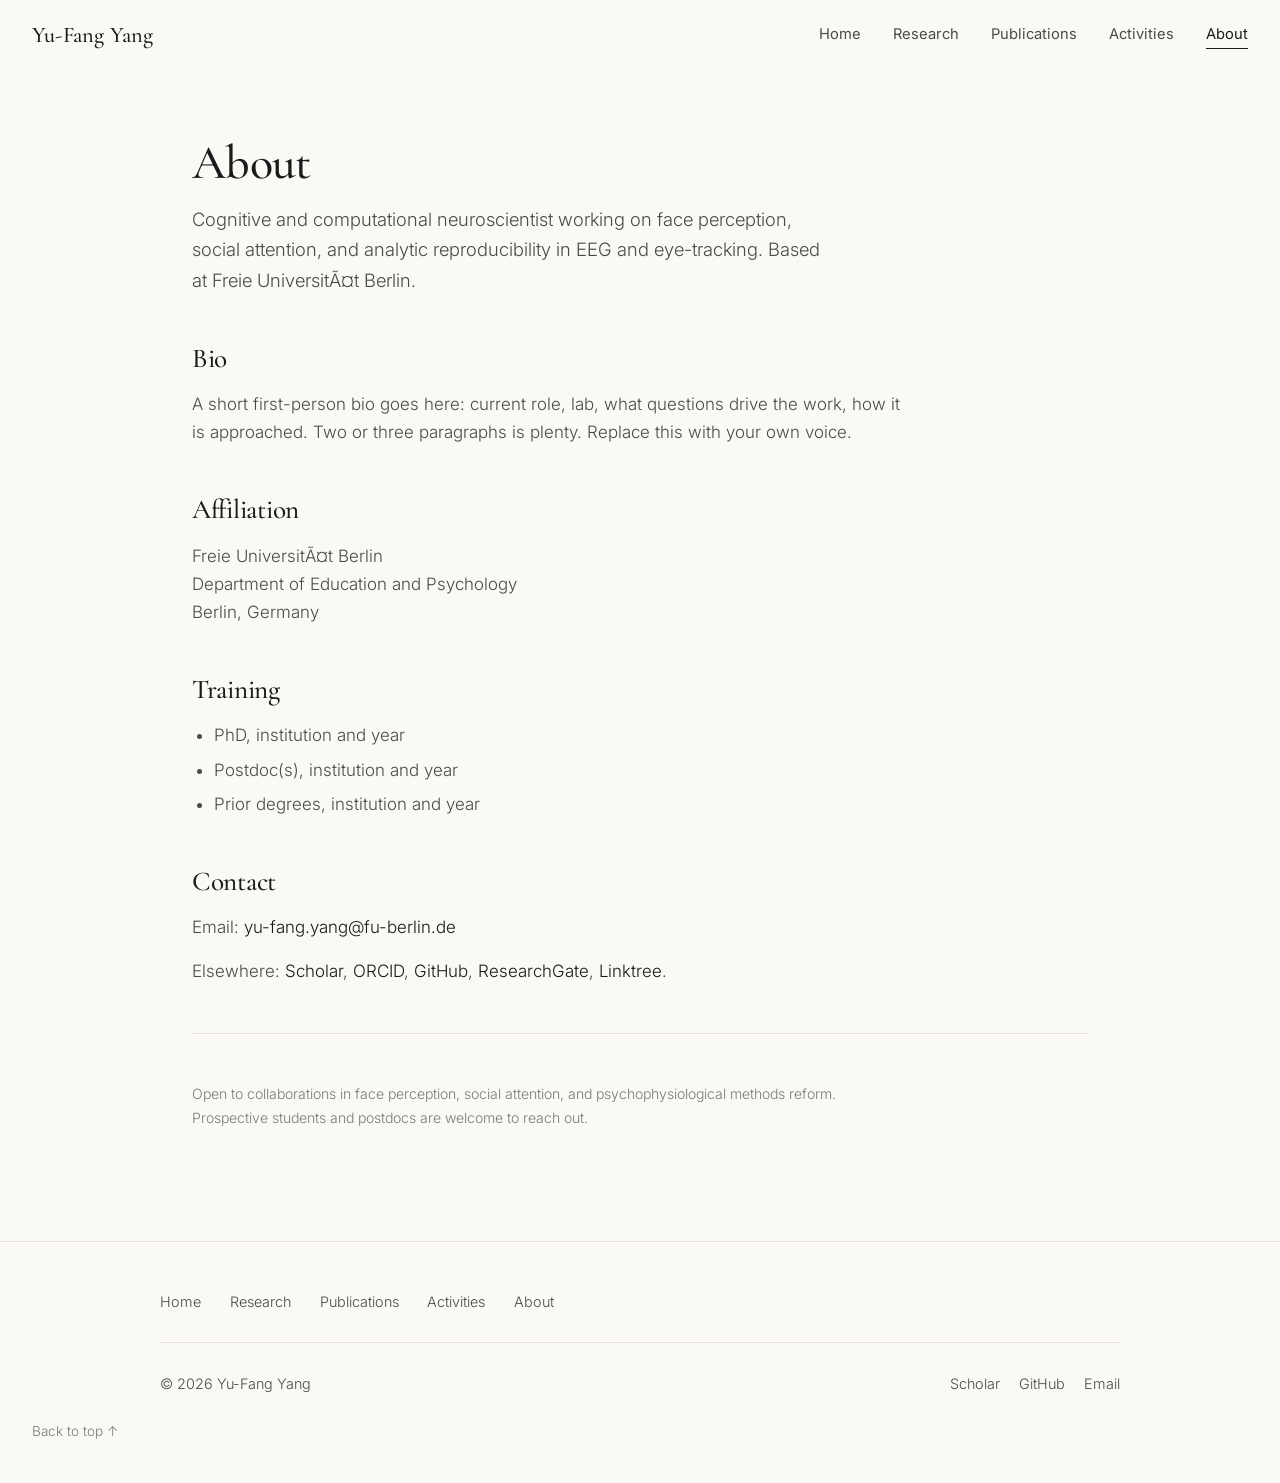
==== commit 3450441b: "Create about.html" ====
--- a/about.html
+++ b/about.html
@@ -3,7 +3,7 @@
 <head>
     <meta charset="UTF-8">
     <meta name="viewport" content="width=device-width, initial-scale=1.0">
-    <meta name="description" content="About Yu-Fang Yang - Cognitive neuroscientist and Independent Research Group Leader at Freie Universität Berlin, advancing open science and reproducible research.">
+    <meta name="description" content="About Yu-Fang Yang - cognitive neuroscientist at Freie UniversitÃ¤t Berlin working on face perception, EEG, and eye-tracking.">
     <title>About | Yu-Fang Yang</title>
     <link rel="preconnect" href="https://fonts.googleapis.com">
     <link rel="preconnect" href="https://fonts.gstatic.com" crossorigin>
@@ -25,177 +25,33 @@
     </nav>
 
     <main id="main">
-        <section class="page-hero">
-            <div class="hero-bg" style="background: linear-gradient(135deg, rgba(45, 24, 16, 0.7) 0%, rgba(74, 44, 26, 0.7) 50%, rgba(61, 35, 20, 0.7) 100%), url('img/@storiesbyshab-Charite(Berlin)-126.jpg') center/cover;"></div>
-            <div class="hero-content fade-in">
-                <h1>About</h1>
-                <p class="hero-sub">Cognitive neuroscientist, open science advocate, researcher at Freie Universität Berlin.</p>
-            </div>
-        </section>
+        <article class="page-content fade-in">
+            <h1>About</h1>
+            <p class="page-lede">Cognitive and computational neuroscientist working on face perception, social attention, and analytic reproducibility in EEG and eye-tracking. Based at Freie UniversitÃ¤t Berlin.</p>
 
-        <section class="section-light">
-            <div class="section-inner">
-                <div class="serif-text fade-in">
-                    <p>I study how humans decode social signals from faces, and I work to make neuroscience more open, reproducible, and inclusive. My path has taken me from Taiwan to France, Belgium, and Germany.</p>
-                </div>
-            </div>
-        </section>
+            <h2>Bio</h2>
+            <p>A short first-person bio goes here: current role, lab, what questions drive the work, how it is approached. Two or three paragraphs is plenty. Replace this with your own voice.</p>
 
-        <section class="section-dark">
-            <div class="section-inner">
-                <div class="two-col">
-                    <div class="fade-in">
-                        <h2 class="section-title" style="color: #fff;">Path</h2>
-                        <div class="timeline-item">
-                            <div class="timeline-date">2021-present</div>
-                            <div class="timeline-title">Independent Research Group Leader & Lecturer</div>
-                            <div class="timeline-desc">Freie Universität Berlin</div>
-                        </div>
-                        <div class="timeline-item">
-                            <div class="timeline-date">2020-2021</div>
-                            <div class="timeline-title">Postdoctoral Fellow (DAAD)</div>
-                            <div class="timeline-desc">Universität Würzburg</div>
-                        </div>
-                        <div class="timeline-item">
-                            <div class="timeline-date">2018-2020</div>
-                            <div class="timeline-title">Postdoctoral Researcher</div>
-                            <div class="timeline-desc">UCLouvain, Belgium</div>
-                        </div>
-                        <div class="timeline-item">
-                            <div class="timeline-date">2014-2018</div>
-                            <div class="timeline-title">PhD Psychology Summa Cum Laude</div>
-                            <div class="timeline-desc">Université Paris-Saclay</div>
-                        </div>
-                        <div class="timeline-item">
-                            <div class="timeline-date">2012-2013</div>
-                            <div class="timeline-title">Research Intern</div>
-                            <div class="timeline-desc">BabyLab Grenoble</div>
-                        </div>
-                        <div class="timeline-item">
-                            <div class="timeline-date">2009-2010</div>
-                            <div class="timeline-title">MA Psychology in Education</div>
-                            <div class="timeline-desc">University of Bristol</div>
-                        </div>
-                    </div>
+            <h2>Affiliation</h2>
+            <p>Freie UniversitÃ¤t Berlin<br>
+            Department of Education and Psychology<br>
+            Berlin, Germany</p>
 
-                    <div class="fade-in">
-                        <h2 class="section-title" style="color: #fff;">Awards</h2>
-                        <div class="timeline-item">
-                            <div class="timeline-date">2025</div>
-                            <div class="timeline-title">Berlin University Alliance OpenX-Initiative</div>
-                        </div>
-                        <div class="timeline-item">
-                            <div class="timeline-date">2024</div>
-                            <div class="timeline-title">SIPS Mission Award</div>
-                            <div class="timeline-desc">For EEG reporting standards leadership</div>
-                        </div>
-                        <div class="timeline-item">
-                            <div class="timeline-date">2024</div>
-                            <div class="timeline-title">ENTER Award for Open Access</div>
-                        </div>
-                        <div class="timeline-item">
-                            <div class="timeline-date">2024</div>
-                            <div class="timeline-title">BUA "Hit the Jackpot"</div>
-                            <div class="timeline-desc">EmoLeaders</div>
-                        </div>
-                        <div class="timeline-item">
-                            <div class="timeline-date">2023</div>
-                            <div class="timeline-title">Early Career Einstein Foundation Award</div>
-                            <div class="timeline-desc">Top 5</div>
-                        </div>
-                        <div class="timeline-item">
-                            <div class="timeline-date">2014-2018</div>
-                            <div class="timeline-title">Taiwan-Paris-Saclay Doctoral Fellowship</div>
-                        </div>
-                    </div>
-                </div>
-            </div>
-        </section>
+            <h2>Training</h2>
+            <ul>
+                <li>PhD, institution and year</li>
+                <li>Postdoc(s), institution and year</li>
+                <li>Prior degrees, institution and year</li>
+            </ul>
 
-        <section class="section-light">
-            <div class="section-inner">
-                <div class="two-col">
-                    <div class="fade-in">
-                        <h2 class="section-title">Writing</h2>
-                        <div class="writing-item">
-                            <h3 class="writing-item-title">
-                                <a href="https://scienceandfiction.net/stories/23_the-weight-of-a-glance/" target="_blank">"The Weight of a Glance"</a>
-                            </h3>
-                            <p class="writing-item-meta">Science & Fiction, 2024</p>
-                            <p class="serif-text">A reflection on what one look can mean, bridging the worlds of neuroscience and human experience.</p>
-                        </div>
+            <h2>Contact</h2>
+            <p>Email: <a href="mailto:yu-fang.yang@fu-berlin.de">yu-fang.yang@fu-berlin.de</a></p>
+            <p>Elsewhere: <a href="https://scholar.google.com/citations?user=dWGl1PAAAAAJ" target="_blank">Scholar</a>, <a href="https://orcid.org/0000-0002-8894-4541" target="_blank">ORCID</a>, <a href="https://github.com/ufangYang" target="_blank">GitHub</a>, <a href="https://www.researchgate.net/profile/Yu-Fang-Yang" target="_blank">ResearchGate</a>, <a href="https://linktr.ee/yufangxyang" target="_blank">Linktree</a>.</p>
 
-                        <div class="writing-item">
-                            <h3 class="writing-item-title">
-                                <a href="https://ecrlife.org/ecrs-and-scientific-communities/" target="_blank">"From Lone Wolf to Pack Power"</a>
-                            </h3>
-                            <p class="writing-item-meta">eLife ECR Life, 2023</p>
-                            <p class="serif-text">Why early career researchers don't have to go it alone, and how communities transform individual research into collective impact.</p>
-                        </div>
+            <hr>
 
-                        <div class="writing-item">
-                            <h3 class="writing-item-title">
-                                <a href="https://ufangyang.github.io/psychophysio-methods-textbook/" target="_blank">Psychophysiology Methods Textbook</a>
-                            </h3>
-                            <p class="writing-item-meta">Open Educational Resource, 2026</p>
-                            <p class="serif-text">A comprehensive, freely available resource for researchers learning psychophysiology methods.</p>
-                        </div>
-                    </div>
-
-                    <div class="fade-in">
-                        <h2 class="section-title">Community Building</h2>
-                        <div class="writing-item">
-                            <h3 class="writing-item-title">
-                                <a href="https://twitter.com/reproberlintea" target="_blank">ReproducibiliTea Berlin</a>
-                            </h3>
-                            <p class="writing-item-meta">342+ followers</p>
-                            <p class="serif-text">A journal club dedicated to discussing open science, reproducibility, and research culture. Founded and chaired 2021-2022.</p>
-                        </div>
-
-                        <div class="writing-item">
-                            <h3 class="writing-item-title">
-                                <a href="https://github.com/eegmanypipelines" target="_blank">EEGManyPipelines</a>
-                            </h3>
-                            <p class="writing-item-meta">700+ followers</p>
-                            <p class="serif-text">A grassroots collaboration demonstrating the impact of analytical variability in EEG research. 100+ analysts worldwide.</p>
-                        </div>
-                    </div>
-                </div>
-            </div>
-        </section>
-
-        <section class="section-dark">
-            <div class="section-inner">
-                <div class="two-col">
-                    <div class="fade-in">
-                        <h2 class="section-title" style="color: #fff;">Open Science & Beyond</h2>
-                        <div class="serif-text" style="color: #ddd;">
-                            <p>I believe the research culture ECRs inherit doesn't have to be the one we perpetuate. I co-lead <a href="https://artemis.incf.org/about" style="color: #ddd; text-decoration: underline; text-decoration-color: rgba(255,255,255,0.3);">ARTEM-IS</a> and <a href="https://eegmanypipelines.github.io/" style="color: #ddd; text-decoration: underline; text-decoration-color: rgba(255,255,255,0.3);">EEGManyPipelines</a>, big team science initiatives that bring researchers together to improve methodology, transparency, and reproducibility.</p>
-                        </div>
-                    </div>
-
-                    <div class="fade-in">
-                        <h2 class="section-title" style="color: #fff;">Beyond the Lab</h2>
-                        <div class="serif-text" style="color: #ddd;">
-                            <p><span lang="de">Ich lerne immer noch Deutsch. Spektrum B1, langsam aber sicher.</span> Based in Berlin, I enjoy exploring the city's vibrant research culture, attending science communication events, and connecting with researchers across continents.</p>
-                        </div>
-                    </div>
-                </div>
-            </div>
-        </section>
-
-        <section class="section-light">
-            <div class="section-inner">
-                <h2 class="section-title">Connect</h2>
-                <div class="social-row fade-in">
-                    <a href="https://scholar.google.com/citations?user=dWGl1PAAAAAJ" target="_blank" class="social-link">Scholar</a>
-                    <a href="https://github.com/ufangYang" target="_blank" class="social-link">GitHub</a>
-                    <a href="https://orcid.org/0000-0002-8894-4541" target="_blank" class="social-link">ORCID</a>
-                    <a href="https://www.researchgate.net/profile/Yu-Fang-Yang" target="_blank" class="social-link">ResearchGate</a>
-                    <a href="https://linktr.ee/yufangxyang" target="_blank" class="social-link">Linktree</a>
-                </div>
-            </div>
-        </section>
+            <p style="font-size: 0.88rem; color: var(--ink-mute);">Open to collaborations in face perception, social attention, and psychophysiological methods reform. Prospective students and postdocs are welcome to reach out.</p>
+        </article>
     </main>
 
     <footer>
--- a/style.css
+++ b/style.css
@@ -1,1374 +1,349 @@
-/* ====================================
-   COGNITIVE NEUROSCIENCE ACADEMIC WEBSITE
-   Consolidated & Optimized Stylesheet
-   ==================================== */
+/* ---------------------------------------------------------------
+   Yu-Fang Yang - personal site
+   Typography: Cormorant Garamond (serif headings), Inter (body)
+   Theme: warm off-white + deep charcoal
+   --------------------------------------------------------------- */
 
 :root {
-  --color-dark-bg: #0f0f0f;
-  --color-dark-bg-alt: #1a1a1a;
-  --color-light-bg: #faf9f7;
-  --color-accent: #c9a96e;
-  --color-text-light: rgba(255, 255, 255, 0.85);
-  --color-text-light-muted: rgba(255, 255, 255, 0.65);
-  --color-text-dark: #2a2a2a;
-  --color-text-dark-muted: #5a5a5a;
-  --color-border-light: rgba(255, 255, 255, 0.1);
-  --color-border-dark: rgba(42, 42, 42, 0.15);
-
-  --font-serif: 'Cormorant Garamond', serif;
-  --font-sans: 'Inter', -apple-system, BlinkMacSystemFont, 'Segoe UI', sans-serif;
-
-  --spacing-xs: 0.5rem;
-  --spacing-sm: 1rem;
-  --spacing-md: 1.5rem;
-  --spacing-lg: 2rem;
-  --spacing-xl: 3rem;
-  --spacing-2xl: 4rem;
-  --spacing-3xl: 6rem;
-
-  --transition-fast: 0.3s ease;
-  --transition-smooth: 0.5s ease;
-
-  --bp-tablet: 1024px;
-  --bp-mobile: 768px;
-}
-
-/* ====================================
-   RESET & BASE STYLES
-   ==================================== */
-
-*,
-*::before,
-*::after {
-  margin: 0;
-  padding: 0;
-  box-sizing: border-box;
-}
-
-html {
-  scroll-behavior: smooth;
-}
+    --bg: #faf9f5;
+    --bg-card: #ffffff;
+    --bg-dark: #14181d;
+    --ink: #1a1a1a;
+    --ink-soft: #4a4a4a;
+    --ink-mute: #7a7a7a;
+    --ink-inv: #ecebe4;
+    --ink-inv-soft: #b8b7ae;
+    --rule: #e6e3da;
+    --rule-dark: #2b2f35;
+    --accent: #6b5c3f;
+    --maxw: 960px;
+    --nav-h: 72px;
+}
+
+* { box-sizing: border-box; margin: 0; padding: 0; }
+
+html { scroll-behavior: smooth; }
 
 body {
-  font-family: var(--font-serif);
-  font-size: 16px;
-  line-height: 1.8;
-  color: var(--color-text-light);
-  background-color: var(--color-dark-bg);
-  overflow-x: hidden;
-  -webkit-font-smoothing: antialiased;
-}
-
-/* ====================================
-   TYPOGRAPHY
-   ==================================== */
-
-a {
-  color: inherit;
-  text-decoration: none;
-  transition: all var(--transition-fast);
-}
-
-h1, h2, h3, h4, h5, h6 {
-  font-family: var(--font-serif);
-  font-weight: 400;
-  line-height: 1.2;
-  margin-bottom: var(--spacing-md);
-}
-
-h1 {
-  font-size: clamp(2.5rem, 8vw, 4rem);
-  letter-spacing: -0.02em;
-}
-
-h2 {
-  font-size: clamp(1.8rem, 5vw, 2.8rem);
-  letter-spacing: -0.015em;
-}
-
-h3 {
-  font-size: clamp(1.3rem, 3vw, 1.8rem);
-}
-
-h4 {
-  font-size: 1.2rem;
-}
-
-p {
-  margin-bottom: var(--spacing-md);
-  line-height: 1.85;
-}
-
-p + p {
-  margin-top: 0;
-}
-
-.small-caps {
-  font-family: var(--font-sans);
-  font-size: 0.75rem;
-  font-weight: 600;
-  letter-spacing: 0.15em;
-  text-transform: uppercase;
-  color: var(--color-text-light-muted);
-}
-
-.small-caps-dark {
-  color: var(--color-text-dark-muted);
-}
-
-.heading-italic {
-  font-style: italic;
-  font-weight: 300;
-}
-
-/* ====================================
-   ACCESSIBILITY
-   ==================================== */
-
+    font-family: 'Inter', -apple-system, BlinkMacSystemFont, 'Segoe UI', sans-serif;
+    font-weight: 300;
+    font-size: 17px;
+    line-height: 1.65;
+    color: var(--ink);
+    background: var(--bg);
+    -webkit-font-smoothing: antialiased;
+    -moz-osx-font-smoothing: grayscale;
+}
+
+h1, h2, h3, h4 {
+    font-family: 'Cormorant Garamond', Georgia, serif;
+    font-weight: 500;
+    letter-spacing: -0.01em;
+    line-height: 1.15;
+    color: var(--ink);
+}
+
+a { color: var(--ink); text-decoration: none; border-bottom: 1px solid transparent; transition: border-color 180ms ease, color 180ms ease; }
+a:hover { border-bottom-color: var(--ink); }
+
+p { margin-bottom: 1rem; }
+
+/* ---------- Skip nav ---------- */
 .skip-nav {
-  position: absolute;
-  top: -100%;
-  left: 0;
-  background-color: var(--color-accent);
-  color: var(--color-dark-bg);
-  padding: var(--spacing-sm) var(--spacing-md);
-  text-decoration: none;
-  z-index: 9999;
-  font-weight: 600;
-}
-
-.skip-nav:focus {
-  top: 1rem;
-}
-
-.sr-only {
-  position: absolute;
-  width: 1px;
-  height: 1px;
-  padding: 0;
-  margin: -1px;
-  overflow: hidden;
-  clip: rect(0, 0, 0, 0);
-  white-space: nowrap;
-  border-width: 0;
-}
-
-/* ====================================
-   NAVIGATION
-   ==================================== */
-
-nav {
-  position: fixed;
-  top: 0;
-  left: 0;
-  right: 0;
-  z-index: 1000;
-  display: flex;
-  justify-content: space-between;
-  align-items: center;
-  padding: var(--spacing-lg) var(--spacing-2xl);
-  background-color: transparent;
-  transition: all var(--transition-smooth);
-}
-
-nav.scrolled {
-  background-color: rgba(15, 15, 15, 0.92);
-  backdrop-filter: blur(10px);
-  border-bottom: 1px solid var(--color-border-light);
-}
+    position: absolute; left: -9999px; top: 0;
+    background: var(--ink); color: var(--bg); padding: 0.6rem 1rem;
+    z-index: 1000; font-size: 14px;
+}
+.skip-nav:focus { left: 1rem; top: 1rem; }
+
+/* ---------- Nav ---------- */
+#navbar {
+    position: sticky; top: 0; z-index: 100;
+    display: flex; align-items: center; justify-content: space-between;
+    padding: 0 2rem;
+    height: var(--nav-h);
+    background: rgba(250, 249, 245, 0.85);
+    backdrop-filter: saturate(140%) blur(10px);
+    -webkit-backdrop-filter: saturate(140%) blur(10px);
+    border-bottom: 1px solid transparent;
+    transition: border-color 200ms ease, background 200ms ease;
+}
+#navbar.scrolled { border-bottom-color: var(--rule); }
 
 .nav-logo {
-  font-family: var(--font-serif);
-  font-size: 1.3rem;
-  font-weight: 400;
-  letter-spacing: 0.05em;
-  color: var(--color-text-light);
-}
-
-.nav-links {
-  display: flex;
-  list-style: none;
-  gap: var(--spacing-2xl);
-}
-
+    font-family: 'Cormorant Garamond', Georgia, serif;
+    font-size: 1.4rem;
+    font-weight: 500;
+    letter-spacing: 0.01em;
+    border-bottom: none;
+}
+.nav-logo:hover { border-bottom: none; color: var(--accent); }
+
+.nav-links { display: flex; gap: 2rem; }
 .nav-links a {
-  font-family: var(--font-sans);
-  font-size: 0.75rem;
-  font-weight: 500;
-  letter-spacing: 0.1em;
-  text-transform: uppercase;
-  color: var(--color-text-light);
-  position: relative;
-}
-
-.nav-links a::after {
-  content: '';
-  position: absolute;
-  bottom: -4px;
-  left: 0;
-  width: 0;
-  height: 1px;
-  background-color: var(--color-accent);
-  transition: width var(--transition-fast);
-}
-
-.nav-links a:hover::after {
-  width: 100%;
-}
-
-.nav-links a.active::after {
-  width: 100%;
-}
-
-.nav-links a:focus-visible {
-  outline: 2px solid var(--color-accent);
-  outline-offset: 2px;
-}
-
+    font-size: 0.92rem;
+    font-weight: 400;
+    color: var(--ink-soft);
+    border-bottom: none;
+    padding-bottom: 2px;
+}
+.nav-links a:hover { color: var(--ink); border-bottom: 1px solid var(--ink); }
+.nav-links a.active { color: var(--ink); border-bottom: 1px solid var(--ink); }
+
+/* mobile nav toggle */
 .nav-toggle {
-  display: none;
-  flex-direction: column;
-  gap: 0.4rem;
-  background: none;
-  border: none;
-  cursor: pointer;
-  padding: 0;
-}
-
+    display: none;
+    width: 32px; height: 32px;
+    background: transparent; border: none; cursor: pointer;
+    flex-direction: column; justify-content: center; align-items: center;
+    gap: 5px;
+}
 .nav-toggle span {
-  width: 24px;
-  height: 2px;
-  background-color: var(--color-text-light);
-  transition: all var(--transition-fast);
-}
-
-.nav-toggle:focus-visible {
-  outline: 2px solid var(--color-accent);
-  outline-offset: 2px;
-}
-
-@media (max-width: 768px) {
-  nav {
-    padding: var(--spacing-lg);
-  }
-
-  .nav-toggle {
-    display: flex;
-  }
-
-  .nav-links {
-    display: none;
-    position: fixed;
-    top: 0;
-    left: 0;
-    right: 0;
-    bottom: 0;
-    background-color: rgba(15, 15, 15, 0.97);
-    flex-direction: column;
-    gap: var(--spacing-xl);
-    justify-content: center;
-    align-items: center;
-    z-index: 999;
-  }
-
-  .nav-links.open {
-    display: flex;
-  }
-
-  .nav-links a {
-    font-size: 1rem;
-  }
-}
-
-/* ====================================
-   HERO SECTIONS
-   ==================================== */
-
-.hero {
-  position: relative;
-  display: flex;
-  align-items: center;
-  justify-content: center;
-  width: 100%;
-  min-height: 100vh;
-  padding-top: 80px;
-  overflow: hidden;
-  background-size: cover;
-  background-position: center;
-  background-repeat: no-repeat;
-}
-
-.hero-bg {
-  position: absolute;
-  top: 0;
-  left: 0;
-  width: 100%;
-  height: 100%;
-  object-fit: cover;
-  z-index: 1;
-}
-
-.hero-overlay {
-  position: absolute;
-  top: 0;
-  left: 0;
-  width: 100%;
-  height: 100%;
-  background-color: rgba(15, 15, 15, 0.5);
-  z-index: 2;
-}
-
-.hero-neural {
-  background: radial-gradient(circle at 20% 50%, rgba(201, 169, 110, 0.08) 0%, transparent 50%),
-              radial-gradient(circle at 80% 80%, rgba(201, 169, 110, 0.05) 0%, transparent 50%),
-              linear-gradient(135deg, #0f0f0f 0%, #1a1a1a 100%);
-  position: relative;
-}
-
-.hero-neural::before {
-  content: '';
-  position: absolute;
-  top: 0;
-  left: 0;
-  width: 100%;
-  height: 100%;
-  background-image:
-    repeating-linear-gradient(
-      0deg,
-      transparent,
-      transparent 2px,
-      rgba(201, 169, 110, 0.03) 2px,
-      rgba(201, 169, 110, 0.03) 4px
-    ),
-    repeating-linear-gradient(
-      90deg,
-      transparent,
-      transparent 40px,
-      rgba(201, 169, 110, 0.02) 40px,
-      rgba(201, 169, 110, 0.02) 80px
-    );
-  pointer-events: none;
-  z-index: 0;
-}
-
-.hero-gaze {
-  background: radial-gradient(circle at 50% 50%, rgba(201, 169, 110, 0.1) 0%, transparent 25%),
-              radial-gradient(circle at 50% 50%, rgba(201, 169, 110, 0.05) 25%, transparent 50%),
-              radial-gradient(circle at 50% 50%, rgba(201, 169, 110, 0.03) 50%, transparent 75%),
-              linear-gradient(135deg, #0f0f0f 0%, #1a1a1a 100%);
-  position: relative;
-}
-
-.hero-gaze::before {
-  content: '';
-  position: absolute;
-  top: 50%;
-  left: 50%;
-  width: 400px;
-  height: 400px;
-  border: 1px solid rgba(201, 169, 110, 0.1);
-  border-radius: 50%;
-  transform: translate(-50%, -50%);
-  z-index: 0;
-}
-
-.hero-gaze::after {
-  content: '';
-  position: absolute;
-  top: 50%;
-  left: 50%;
-  width: 600px;
-  height: 600px;
-  border: 1px solid rgba(201, 169, 110, 0.05);
-  border-radius: 50%;
-  transform: translate(-50%, -50%);
-  z-index: 0;
-}
-
-.hero-content {
-  position: relative;
-  z-index: 3;
-  text-align: center;
-  max-width: 900px;
-  padding: var(--spacing-2xl);
-}
-
-.hero-title {
-  font-size: clamp(2.5rem, 10vw, 5rem);
-  font-weight: 300;
-  letter-spacing: -0.02em;
-  margin-bottom: var(--spacing-lg);
-  color: var(--color-text-light);
-}
-
-.hero-subtitle,
-.hero-sub {
-  font-size: clamp(1rem, 3vw, 1.5rem);
-  font-weight: 300;
-  font-style: italic;
-  color: var(--color-text-light-muted);
-  margin-bottom: var(--spacing-xl);
-  line-height: 1.6;
-}
-
-.hero-buttons {
-  display: flex;
-  gap: var(--spacing-sm);
-  justify-content: center;
-  flex-wrap: wrap;
-  margin-top: var(--spacing-xl);
-}
-
-.btn,
+    display: block; width: 22px; height: 1.5px; background: var(--ink);
+    transition: transform 200ms ease, opacity 200ms ease;
+}
+
+/* ---------- Layout sections ---------- */
+main { min-height: calc(100vh - var(--nav-h)); }
+
+.section-light, .section-dark {
+    padding: 6rem 2rem;
+}
+.section-light { background: var(--bg); color: var(--ink); }
+.section-dark { background: var(--bg-dark); color: var(--ink-inv); }
+
+.section-light > *, .section-dark > * { max-width: var(--maxw); margin-left: auto; margin-right: auto; }
+
+.section-heading {
+    font-size: 2.2rem;
+    font-weight: 500;
+    margin-bottom: 2.5rem;
+    letter-spacing: -0.015em;
+}
+.section-label {
+    font-family: 'Inter', sans-serif;
+    font-size: 0.78rem;
+    font-weight: 400;
+    letter-spacing: 0.18em;
+    text-transform: uppercase;
+    color: var(--ink-inv-soft);
+    margin-bottom: 2rem;
+}
+
+/* ---------- Hero ---------- */
+.hero-plain {
+    padding-top: 8rem;
+    padding-bottom: 6rem;
+}
+.hero-plain-content { max-width: 760px; }
+.hero-name {
+    font-size: clamp(2.8rem, 6vw, 4.2rem);
+    font-weight: 400;
+    margin-bottom: 1.2rem;
+    letter-spacing: -0.02em;
+}
+.hero-role {
+    font-size: 1.05rem;
+    color: var(--ink-soft);
+    margin-bottom: 0.6rem;
+    font-weight: 400;
+}
+.hero-lede {
+    font-size: 1.25rem;
+    color: var(--ink-soft);
+    line-height: 1.55;
+    margin-bottom: 2.5rem;
+    max-width: 620px;
+    font-weight: 300;
+}
+.hero-buttons { display: flex; flex-wrap: wrap; gap: 0.9rem; }
+
+/* ---------- Buttons ---------- */
+.btn {
+    display: inline-block;
+    padding: 0.7rem 1.3rem;
+    font-size: 0.92rem;
+    font-weight: 400;
+    letter-spacing: 0.01em;
+    border-radius: 2px;
+    cursor: pointer;
+    transition: background 180ms ease, color 180ms ease, border-color 180ms ease;
+    border-bottom: none;
+}
 .btn-bordered {
-  display: inline-block;
-  padding: 0.75rem 1.8rem;
-  border: 1px solid rgba(255, 255, 255, 0.3);
-  color: var(--color-text-light);
-  font-family: var(--font-serif);
-  font-size: 0.95rem;
-  font-weight: 400;
-  transition: all var(--transition-fast);
-}
-
-.btn:focus-visible,
-.btn-bordered:focus-visible {
-  outline: 2px solid var(--color-accent);
-  outline-offset: 2px;
-}
-
-.btn:hover,
-.btn-bordered:hover {
-  background: rgba(255, 255, 255, 0.08);
-  border-color: var(--color-accent);
-  color: var(--color-accent);
-}
-
-.page-hero {
-  position: relative;
-  min-height: 50vh;
-  display: flex;
-  flex-direction: column;
-  justify-content: flex-end;
-  padding: 6rem 3rem 4rem;
-  overflow: hidden;
-}
-
-.page-hero .hero-bg {
-  position: absolute;
-  inset: 0;
-  background-size: cover;
-  background-position: center;
-  z-index: 0;
-}
-
-.page-hero .hero-content {
-  position: relative;
-  z-index: 1;
-  max-width: 900px;
-  text-align: left;
-  padding: 0;
-}
-
-.page-hero h1 {
-  font-size: clamp(2.2rem, 5vw, 3.5rem);
-  font-weight: 300;
-  margin-bottom: 0.8rem;
-}
-
-.page-hero .hero-sub {
-  font-family: var(--font-serif);
-  font-size: clamp(1rem, 2vw, 1.2rem);
-  font-weight: 300;
-  font-style: italic;
-  color: var(--color-text-light-muted);
-  max-width: 520px;
-}
-
-@media (max-width: 768px) {
-  .hero {
-    min-height: 60vh;
-    padding-top: 70px;
-  }
-
-  .hero-content {
-    padding: var(--spacing-lg);
-  }
-
-  .page-hero {
-    padding: 5rem 1.5rem 3rem;
-    min-height: 40vh;
-  }
-
-  .hero-buttons {
-    flex-direction: column;
-    align-items: center;
-  }
-
-  .btn + .btn {
-    margin-left: 0;
-    margin-top: var(--spacing-md);
-  }
-}
-
-/* ====================================
-   SECTIONS
-   ==================================== */
-
-section {
-  position: relative;
-  width: 100%;
-}
-
-.section-dark {
-  background-color: var(--color-dark-bg);
-  color: var(--color-text-light);
-}
-
-.section-light {
-  background-color: var(--color-light-bg);
-  color: var(--color-text-dark);
-}
-
-.section-inner {
-  max-width: 1000px;
-  margin: 0 auto;
-  padding: var(--spacing-3xl) var(--spacing-2xl);
-}
-
-.section-narrow {
-  max-width: 700px;
-  margin: 0 auto;
-  padding: var(--spacing-3xl) var(--spacing-2xl);
-}
-
-@media (max-width: 768px) {
-  .section-inner,
-  .section-narrow {
-    padding: var(--spacing-2xl) var(--spacing-lg);
-  }
-}
-
-.section-label {
-  display: block;
-  font-family: var(--font-sans);
-  font-size: 0.75rem;
-  font-weight: 600;
-  letter-spacing: 0.15em;
-  text-transform: uppercase;
-  margin-bottom: var(--spacing-md);
-}
-
-.section-dark .section-label {
-  color: var(--color-text-light-muted);
-}
-
-.section-light .section-label {
-  color: var(--color-text-dark-muted);
-}
-
-.section-title {
-  font-size: clamp(1.8rem, 5vw, 2.8rem);
-  font-style: italic;
-  font-weight: 300;
-  margin-bottom: var(--spacing-xl);
-  letter-spacing: -0.01em;
-}
-
-.section-heading {
-  font-family: var(--font-sans);
-  font-size: 0.75rem;
-  font-weight: 600;
-  letter-spacing: 0.15em;
-  text-transform: uppercase;
-  color: var(--color-text-dark-muted);
-  margin-bottom: var(--spacing-xl);
-}
-
-/* ====================================
-   GRID LAYOUTS & CARDS
-   ==================================== */
-
-.two-col {
-  display: grid;
-  grid-template-columns: 1fr 1fr;
-  gap: var(--spacing-3xl);
-  align-items: start;
-}
-
-@media (max-width: 1024px) {
-  .two-col {
-    grid-template-columns: 1fr;
-    gap: var(--spacing-2xl);
-  }
-}
-
-@media (max-width: 768px) {
-  .two-col {
-    grid-template-columns: 1fr;
-    gap: var(--spacing-2xl);
-  }
-}
-
-.card-grid {
-  display: grid;
-  grid-template-columns: repeat(2, 1fr);
-  gap: var(--spacing-2xl);
-}
-
-@media (max-width: 1024px) {
-  .card-grid {
-    grid-template-columns: 1fr;
-  }
-}
-
-@media (max-width: 768px) {
-  .card-grid {
-    grid-template-columns: 1fr;
-  }
-}
-
-.card-dark,
-.card-light {
-  padding: var(--spacing-2xl);
-  transition: all var(--transition-smooth);
-}
-
-.card-dark {
-  background-color: var(--color-dark-bg-alt);
-  border: 1px solid var(--color-border-light);
-  color: var(--color-text-light);
-}
-
-.card-dark:hover {
-  border-color: var(--color-accent);
-  box-shadow: 0 8px 24px rgba(201, 169, 110, 0.1);
-}
-
-.card-light {
-  background-color: white;
-  border: 1px solid var(--color-border-dark);
-  color: var(--color-text-dark);
-}
-
-.card-light:hover {
-  border-color: var(--color-accent);
-  box-shadow: 0 8px 24px rgba(201, 169, 110, 0.08);
-}
-
+    background: transparent;
+    color: var(--ink);
+    border: 1px solid var(--ink);
+}
+.btn-bordered:hover { background: var(--ink); color: var(--bg); border-bottom: 1px solid var(--ink); }
+
+/* ---------- Recent work ---------- */
+.recent-work { padding-top: 2rem; }
+.work-grid {
+    display: grid;
+    grid-template-columns: repeat(auto-fit, minmax(280px, 1fr));
+    gap: 1.8rem;
+}
+.work-card {
+    padding: 1.8rem;
+    background: var(--bg-card);
+    border: 1px solid var(--rule);
+    border-radius: 3px;
+    transition: transform 220ms ease, box-shadow 220ms ease;
+}
+.work-card:hover {
+    transform: translateY(-2px);
+    box-shadow: 0 14px 32px -18px rgba(0,0,0,0.15);
+}
 .card-title {
-  font-size: 1.2rem;
-  font-style: italic;
-  font-weight: 300;
-  margin-bottom: var(--spacing-sm);
-}
-
+    font-size: 1.35rem;
+    margin-bottom: 0.8rem;
+    line-height: 1.25;
+    font-weight: 500;
+}
 .card-description {
-  line-height: 1.8;
-  margin-bottom: var(--spacing-sm);
-}
-
+    font-size: 0.96rem;
+    color: var(--ink-soft);
+    margin-bottom: 0.9rem;
+    line-height: 1.55;
+}
 .card-meta {
-  font-family: var(--font-sans);
-  font-size: 0.75rem;
-  font-weight: 500;
-  letter-spacing: 0.1em;
-  text-transform: uppercase;
-}
-
-.card-dark .card-meta {
-  color: var(--color-text-light-muted);
-}
-
-.card-light .card-meta {
-  color: var(--color-text-dark-muted);
-}
-
-.work-grid {
-  display: grid;
-  grid-template-columns: 1fr 1fr;
-  gap: var(--spacing-lg);
-  max-width: 1000px;
-  margin: 0 auto;
-}
-
-@media (max-width: 768px) {
-  .work-grid {
-    grid-template-columns: 1fr;
-  }
-}
-
-.work-card {
-  background: white;
-  border: 1px solid rgba(42, 42, 42, 0.1);
-  padding: var(--spacing-2xl);
-  transition: all var(--transition-fast);
-}
-
-.work-card:hover {
-  border-color: var(--color-accent);
-  box-shadow: 0 8px 24px rgba(201, 169, 110, 0.08);
-}
-
-.work-card .card-title {
-  color: var(--color-text-dark);
-}
-
-.work-card .card-description {
-  color: var(--color-text-dark-muted);
-  font-style: italic;
-}
-
-.work-card .card-meta {
-  color: var(--color-text-dark-muted);
-}
-
-/* ====================================
-   TIMELINE
-   ==================================== */
-
-.timeline-item {
-  position: relative;
-  padding-left: var(--spacing-2xl);
-  margin-bottom: var(--spacing-2xl);
-}
-
-.timeline-item::before {
-  content: '';
-  position: absolute;
-  left: 0;
-  top: 0;
-  bottom: 0;
-  width: 1px;
-  background-color: var(--color-accent);
-}
-
-.timeline-item::after {
-  content: '';
-  position: absolute;
-  left: -7px;
-  top: 8px;
-  width: 13px;
-  height: 13px;
-  border-radius: 50%;
-  background-color: var(--color-accent);
-  border: 2px solid var(--color-dark-bg);
-}
-
-.section-light .timeline-item::after {
-  border-color: var(--color-light-bg);
-}
-
-.timeline-date {
-  font-family: var(--font-sans);
-  font-size: 0.75rem;
-  font-weight: 600;
-  letter-spacing: 0.1em;
-  text-transform: uppercase;
-  margin-bottom: var(--spacing-xs);
-}
-
-.timeline-title {
-  font-size: 1.1rem;
-  font-style: italic;
-  margin-bottom: var(--spacing-sm);
-}
-
-.timeline-desc,
-.timeline-description {
-  font-family: var(--font-serif);
-  font-size: 0.9rem;
-  font-weight: 300;
-  font-style: italic;
-  line-height: 1.7;
-}
-
-.section-dark .timeline-desc {
-  color: var(--color-text-light-muted);
-}
-
-.section-light .timeline-desc {
-  color: var(--color-text-dark-muted);
-}
-
-.timeline-section {
-  margin-top: var(--spacing-2xl);
-}
-
-/* ====================================
-   PUBLICATIONS
-   ==================================== */
-
-.pub-year-group {
-  margin-bottom: var(--spacing-3xl);
-}
-
-.pub-year-heading {
-  font-size: 1.2rem;
-  font-weight: 400;
-  margin-bottom: var(--spacing-lg);
-  padding-bottom: var(--spacing-lg);
-  border-bottom: 1px solid var(--color-border-light);
-}
-
-.section-light .pub-year-heading {
-  border-bottom-color: var(--color-border-dark);
-}
-
-.pub-item {
-  margin-bottom: var(--spacing-lg);
-  line-height: 1.75;
-  display: flex;
-  gap: 0.7rem;
-}
-
-.pub-item .bullet {
-  flex-shrink: 0;
-  color: var(--color-text-light-muted);
-}
-
-.pub-authors {
-  font-family: var(--font-sans);
-  font-size: 0.95rem;
-  display: block;
-  color: var(--color-text-light-muted);
-}
-
-.pub-authors .me {
-  font-weight: 600;
-  color: var(--color-accent);
-}
-
-.pub-title-text {
-  font-style: italic;
-  margin: var(--spacing-xs) 0;
-  display: block;
-  font-family: var(--font-serif);
-  color: var(--color-text-light);
-}
-
-.pub-venue {
-  font-family: var(--font-sans);
-  font-size: 0.9rem;
-  margin: var(--spacing-xs) 0;
-  display: block;
-}
-
-.section-dark .pub-venue {
-  color: var(--color-text-light-muted);
-}
-
-.section-light .pub-venue {
-  color: var(--color-text-dark-muted);
-}
-
-.doi-link {
-  font-family: var(--font-sans);
-  font-size: 0.85rem;
-  color: var(--color-accent);
-  display: inline-block;
-  margin-top: var(--spacing-sm);
-  transition: all var(--transition-fast);
-}
-
-.doi-link:hover {
-  opacity: 0.8;
-}
-
-.doi-link:focus-visible {
-  outline: 2px solid var(--color-accent);
-  outline-offset: 2px;
-}
-
-.pub-footer {
-  margin-top: var(--spacing-2xl);
-  padding-top: var(--spacing-lg);
-  border-top: 1px solid var(--color-border-light);
-}
-
-.pub-footer a {
-  font-family: var(--font-sans);
-  font-size: 0.85rem;
-  color: var(--color-accent);
-  letter-spacing: 0.04em;
-}
-
-.pub-footer a:hover {
-  opacity: 0.8;
-}
-
-/* ====================================
-   TALKS
-   ==================================== */
-
-.talk-year-group {
-  margin-bottom: var(--spacing-3xl);
-}
-
-.talk-year-heading {
-  font-size: 1.2rem;
-  font-weight: 400;
-  margin-bottom: var(--spacing-lg);
-  padding-bottom: var(--spacing-lg);
-  border-bottom: 1px solid var(--color-border-light);
-}
-
-.section-light .talk-year-heading {
-  border-bottom-color: var(--color-border-dark);
-}
-
-.talk-item {
-  margin-bottom: var(--spacing-xl);
-}
-
-.talk-meta {
-  font-family: var(--font-sans);
-  font-size: 0.75rem;
-  font-weight: 600;
-  letter-spacing: 0.1em;
-  text-transform: uppercase;
-  margin-bottom: var(--spacing-xs);
-}
-
-.section-dark .talk-meta {
-  color: var(--color-text-light-muted);
-}
-
-.section-light .talk-meta {
-  color: var(--color-text-dark-muted);
-}
-
-.talk-title {
-  font-size: 1.1rem;
-  font-style: italic;
-  margin-bottom: var(--spacing-sm);
-}
-
-.talk-venue {
-  font-family: var(--font-sans);
-  font-size: 0.9rem;
-}
-
-.section-dark .talk-venue {
-  color: var(--color-text-light-muted);
-}
-
-.section-light .talk-venue {
-  color: var(--color-text-dark-muted);
-}
-
-/* ====================================
-   WRITING & CONTENT
-   ==================================== */
-
-.serif-text {
-  font-family: var(--font-serif);
-  font-size: 1.05rem;
-  font-weight: 300;
-  font-style: italic;
-  line-height: 1.85;
-}
-
-.section-dark .serif-text {
-  color: var(--color-text-light-muted);
-}
-
-.section-light .serif-text {
-  color: var(--color-text-dark-muted);
-}
-
-.section-dark .serif-text a {
-  color: var(--color-text-light-muted);
-  text-decoration: underline;
-  text-decoration-color: rgba(255, 255, 255, 0.3);
-  text-underline-offset: 3px;
-}
-
-.section-dark .serif-text a:hover {
-  color: var(--color-accent);
-  text-decoration-color: var(--color-accent);
-}
-
-.writing-item {
-  margin-bottom: var(--spacing-2xl);
-  padding-bottom: var(--spacing-2xl);
-  border-bottom: 1px solid var(--color-border-dark);
-}
-
-.section-light .writing-item {
-  border-bottom-color: rgba(42, 42, 42, 0.1);
-}
-
-.writing-item:last-child {
-  border-bottom: none;
-}
-
-.writing-item-title {
-  font-size: 1.2rem;
-  font-style: italic;
-  font-weight: 400;
-  margin-bottom: var(--spacing-xs);
-}
-
-.writing-item-title a {
-  color: var(--color-text-dark);
-  transition: color var(--transition-fast);
-}
-
-.section-light .writing-item-title a:hover {
-  color: var(--color-accent);
-}
-
-.writing-item-meta {
-  font-family: var(--font-sans);
-  font-size: 0.75rem;
-  font-weight: 600;
-  letter-spacing: 0.1em;
-  text-transform: uppercase;
-  margin-bottom: var(--spacing-xs);
-}
-
-.section-light .writing-item-meta {
-  color: var(--color-text-dark-muted);
-}
-
-/* ====================================
-   IMAGE DIVIDER
-   ==================================== */
-
-.image-divider {
-  position: relative;
-  width: 100%;
-  height: clamp(250px, 30vh, 400px);
-  overflow: hidden;
-  background-size: cover;
-  background-position: center;
-}
-
-.divider-overlay {
-  position: absolute;
-  inset: 0;
-  background: rgba(15, 15, 15, 0.55);
-  z-index: 1;
-}
-
-.divider-quote {
-  position: relative;
-  z-index: 2;
-  display: flex;
-  align-items: center;
-  justify-content: center;
-  height: 100%;
-  padding: 0 var(--spacing-2xl);
-}
-
-.quote-text {
-  font-family: var(--font-serif);
-  font-size: clamp(1.3rem, 3vw, 2rem);
-  font-weight: 300;
-  font-style: italic;
-  color: var(--color-text-light);
-  text-align: center;
-  max-width: 650px;
-  line-height: 1.5;
-}
-
-/* ====================================
-   STAT ROW
-   ==================================== */
-
-.stat-row {
-  display: grid;
-  grid-template-columns: repeat(4, 1fr);
-  gap: var(--spacing-2xl);
-  text-align: center;
-}
-
-@media (max-width: 768px) {
-  .stat-row {
-    grid-template-columns: repeat(2, 1fr);
-    gap: var(--spacing-lg);
-  }
-}
-
-.stat-item {
-  display: flex;
-  flex-direction: column;
-  align-items: center;
-}
-
-.stat-number {
-  font-size: clamp(2rem, 5vw, 3.5rem);
-  font-style: italic;
-  font-weight: 300;
-  color: var(--color-accent);
-  margin-bottom: var(--spacing-sm);
-}
-
-.stat-label {
-  font-family: var(--font-sans);
-  font-size: 0.75rem;
-  font-weight: 600;
-  letter-spacing: 0.1em;
-  text-transform: uppercase;
-}
-
-.section-dark .stat-label {
-  color: var(--color-text-light-muted);
-}
-
-.section-light .stat-label {
-  color: var(--color-text-dark-muted);
-}
-
-/* ====================================
-   SOCIAL LINKS
-   ==================================== */
-
-.social-row,
-.social-links {
-  display: flex;
-  gap: var(--spacing-sm);
-  flex-wrap: wrap;
-  justify-content: center;
-  margin: var(--spacing-md) 0;
-}
-
-.social-link,
-.social-row a {
-  padding: 0.5rem 1.2rem;
-  border: 1px solid rgba(255, 255, 255, 0.2);
-  font-family: var(--font-sans);
-  font-size: 0.75rem;
-  font-weight: 400;
-  letter-spacing: 0.06em;
-  text-transform: uppercase;
-  border-radius: 20px;
-  transition: all var(--transition-fast);
-}
-
-.section-dark .social-link,
-.section-dark .social-row a {
-  color: var(--color-text-light-muted);
-  border-color: rgba(255, 255, 255, 0.2);
-}
-
-.section-dark .social-link:hover,
-.section-dark .social-row a:hover {
-  border-color: var(--color-accent);
-  color: var(--color-accent);
-}
-
-.section-dark .social-link:focus-visible,
-.section-dark .social-row a:focus-visible {
-  outline: 2px solid var(--color-accent);
-  outline-offset: 2px;
-}
-
-.section-light .social-link,
-.section-light .social-row a {
-  border-color: rgba(42, 42, 42, 0.15);
-  color: var(--color-text-dark-muted);
-}
-
-.section-light .social-link:hover,
-.section-light .social-row a:hover {
-  border-color: var(--color-accent);
-  color: var(--color-accent);
-}
-
-/* ====================================
-   FOOTER
-   ==================================== */
-
+    font-size: 0.82rem;
+    color: var(--ink-mute);
+    letter-spacing: 0.04em;
+    text-transform: uppercase;
+    margin-bottom: 0;
+}
+
+/* ---------- Connect (dark) ---------- */
+.connect { text-align: left; }
+.connect .section-label { color: var(--ink-inv-soft); }
+.social-row {
+    display: flex; flex-wrap: wrap; gap: 2rem;
+}
+.social-link {
+    color: var(--ink-inv);
+    font-size: 1.1rem;
+    font-family: 'Cormorant Garamond', Georgia, serif;
+    font-weight: 400;
+    letter-spacing: 0.01em;
+    border-bottom: 1px solid transparent;
+}
+.social-link:hover { border-bottom: 1px solid var(--ink-inv); color: var(--ink-inv); }
+
+/* ---------- Generic article / page content ---------- */
+.page-content {
+    max-width: var(--maxw);
+    margin: 0 auto;
+    padding: 4rem 2rem 6rem;
+}
+.page-content h1 {
+    font-size: clamp(2.2rem, 5vw, 3rem);
+    font-weight: 500;
+    margin-bottom: 0.8rem;
+    letter-spacing: -0.015em;
+}
+.page-content .page-lede {
+    font-size: 1.15rem;
+    color: var(--ink-soft);
+    margin-bottom: 3rem;
+    max-width: 640px;
+    font-weight: 300;
+}
+.page-content h2 {
+    font-size: 1.7rem;
+    font-weight: 500;
+    margin-top: 3rem;
+    margin-bottom: 1rem;
+}
+.page-content h3 {
+    font-size: 1.25rem;
+    font-family: 'Inter', sans-serif;
+    font-weight: 400;
+    margin-top: 1.8rem;
+    margin-bottom: 0.4rem;
+    letter-spacing: 0;
+}
+.page-content p { margin-bottom: 1rem; color: var(--ink-soft); max-width: 720px; }
+.page-content ul, .page-content ol { margin: 0 0 1.2rem 1.4rem; color: var(--ink-soft); }
+.page-content li { margin-bottom: 0.4rem; }
+.page-content hr { border: none; border-top: 1px solid var(--rule); margin: 3rem 0; }
+
+/* publication list */
+.pub-list { list-style: none; margin-left: 0; }
+.pub-list li {
+    padding: 1.2rem 0;
+    border-bottom: 1px solid var(--rule);
+    margin-bottom: 0;
+}
+.pub-list li:last-child { border-bottom: none; }
+.pub-title { font-weight: 400; color: var(--ink); display: block; margin-bottom: 0.3rem; }
+.pub-meta { font-size: 0.88rem; color: var(--ink-mute); letter-spacing: 0.02em; }
+.pub-authors { font-size: 0.92rem; color: var(--ink-soft); margin-bottom: 0.2rem; }
+
+/* ---------- Footer ---------- */
 footer {
-  background: var(--color-light-bg);
-  color: var(--color-text-dark-muted);
-  padding: 2.5rem 3rem;
-  font-family: var(--font-sans);
-  font-size: 0.8rem;
-  font-weight: 400;
-  letter-spacing: 0.02em;
-}
-
+    background: var(--bg);
+    padding: 3rem 2rem 2.5rem;
+    border-top: 1px solid var(--rule);
+    color: var(--ink-soft);
+    font-size: 0.9rem;
+}
+footer > * { max-width: var(--maxw); margin-left: auto; margin-right: auto; }
 .footer-nav {
-  display: flex;
-  justify-content: center;
-  flex-wrap: wrap;
-  gap: 1.5rem;
-  margin-bottom: 1.5rem;
-  font-family: var(--font-sans);
-}
-
-.footer-nav a {
-  font-size: 0.75rem;
-  font-weight: 500;
-  letter-spacing: 0.1em;
-  text-transform: uppercase;
-  color: var(--color-text-dark-muted);
-  transition: color var(--transition-fast);
-}
-
-.footer-nav a:hover,
-.footer-nav a:focus-visible {
-  color: var(--color-accent);
-}
-
-.footer-nav a:focus-visible {
-  outline: 2px solid var(--color-accent);
-  outline-offset: 2px;
-}
-
-footer a {
-  color: var(--color-text-dark-muted);
-  transition: color var(--transition-fast);
-}
-
-footer a:hover {
-  color: var(--color-accent);
-}
-
-.footer-right {
-  display: flex;
-  gap: 1.5rem;
-  align-items: center;
-}
+    display: flex; flex-wrap: wrap; gap: 1.8rem;
+    margin-bottom: 1.8rem;
+    padding-bottom: 1.8rem;
+    border-bottom: 1px solid var(--rule);
+}
+.footer-nav a { color: var(--ink-soft); font-size: 0.9rem; border-bottom: none; }
+.footer-nav a:hover { color: var(--ink); }
+.footer-right { display: flex; gap: 1.2rem; }
+.footer-right a { color: var(--ink-soft); border-bottom: none; }
+.footer-right a:hover { color: var(--ink); }
 
 .back-to-top {
-  display: inline-block;
-  margin-top: 1.5rem;
-  font-family: var(--font-sans);
-  font-size: 0.8rem;
-  color: var(--color-text-dark-muted);
-  transition: color var(--transition-fast);
-}
-
-.back-to-top:hover,
-.back-to-top:focus-visible {
-  color: var(--color-accent);
-}
-
-.back-to-top:focus-visible {
-  outline: 2px solid var(--color-accent);
-  outline-offset: 2px;
-}
-
-@media (max-width: 768px) {
-  footer {
-    padding: 2rem 1.5rem;
-    text-align: center;
-  }
-
-  .footer-nav {
-    flex-direction: column;
-    gap: 0.5rem;
-    margin-bottom: 1rem;
-  }
-
-  .footer-right {
-    flex-direction: column;
-    gap: 0.5rem;
-  }
-}
-
-/* ====================================
-   ANIMATIONS
-   ==================================== */
-
-@keyframes fadeInUp {
-  from {
+    display: inline-block;
+    margin-top: 1.5rem;
+    font-size: 0.85rem;
+    color: var(--ink-mute);
+    border-bottom: none;
+}
+.back-to-top:hover { color: var(--ink); }
+
+/* ---------- Fade-in animation ---------- */
+.fade-in {
     opacity: 0;
-    transform: translateY(30px);
-  }
-  to {
+    transform: translateY(18px);
+    transition: opacity 700ms ease, transform 700ms ease;
+}
+.fade-in.visible {
     opacity: 1;
     transform: translateY(0);
-  }
-}
-
-.fade-in {
-  opacity: 0;
-}
-
-.fade-in.visible {
-  animation: fadeInUp 0.8s ease forwards;
-}
-
-.fade-in:nth-child(1).visible { animation-delay: 0s; }
-.fade-in:nth-child(2).visible { animation-delay: 0.1s; }
-.fade-in:nth-child(3).visible { animation-delay: 0.2s; }
-.fade-in:nth-child(4).visible { animation-delay: 0.3s; }
-.fade-in:nth-child(5).visible { animation-delay: 0.4s; }
-
-/* ====================================
-   UTILITY CLASSES
-   ==================================== */
-
-.text-center {
-  text-align: center;
-}
-
-.text-italic {
-  font-style: italic;
-}
-
-.text-accent {
-  color: var(--color-accent);
-}
-
-.muted {
-  opacity: 0.7;
-}
-
-/* ====================================
-   MEDIA QUERIES - REDUCED MOTION
-   ==================================== */
-
-@media (prefers-reduced-motion: reduce) {
-  * {
-    animation-duration: 0.01ms !important;
-    animation-iteration-count: 1 !important;
-    transition-duration: 0.01ms !important;
-    scroll-behavior: auto !important;
-  }
-}
-
-@media (prefers-contrast: more) {
-  :root {
-    --color-border-light: rgba(255, 255, 255, 0.2);
-    --color-border-dark: rgba(42, 42, 42, 0.3);
-    --color-text-light-muted: rgba(255, 255, 255, 0.75);
-    --color-text-dark-muted: rgba(42, 42, 42, 0.75);
-  }
-}
-
-/* ====================================
-   PRINT STYLES
-   ==================================== */
-
-@media print {
-  nav,
-  footer,
-  .nav-toggle,
-  .back-to-top {
-    display: none !important;
-  }
-
-  .hero {
-    min-height: auto;
-    padding-top: 0;
-  }
-
-  body {
-    background-color: white;
-    color: #000;
-  }
-
-  section {
-    page-break-inside: avoid;
-  }
-
-  a {
-    text-decoration: underline;
-  }
-}
+}
+
+/* ---------- Responsive ---------- */
+@media (max-width: 720px) {
+    #navbar { padding: 0 1.2rem; }
+    .nav-toggle { display: flex; }
+    .nav-links {
+        position: absolute; top: var(--nav-h); left: 0; right: 0;
+        flex-direction: column; gap: 0;
+        background: var(--bg);
+        border-bottom: 1px solid var(--rule);
+        padding: 0.6rem 1.2rem;
+        display: none;
+    }
+    .nav-links.open { display: flex; }
+    .nav-links a { padding: 0.9rem 0; border-bottom: 1px solid var(--rule); }
+    .nav-links a:last-child { border-bottom: none; }
+
+    .section-light, .section-dark { padding: 4rem 1.2rem; }
+    .hero-plain { padding-top: 4rem; padding-bottom: 3rem; }
+    .page-content { padding: 2.5rem 1.2rem 4rem; }
+    .section-heading { font-size: 1.8rem; margin-bottom: 1.8rem; }
+    .work-grid { gap: 1.2rem; }
+    .hero-buttons { gap: 0.6rem; }
+    .btn { padding: 0.6rem 1rem; font-size: 0.88rem; }
+    footer { padding: 2rem 1.2rem 1.8rem; }
+}
